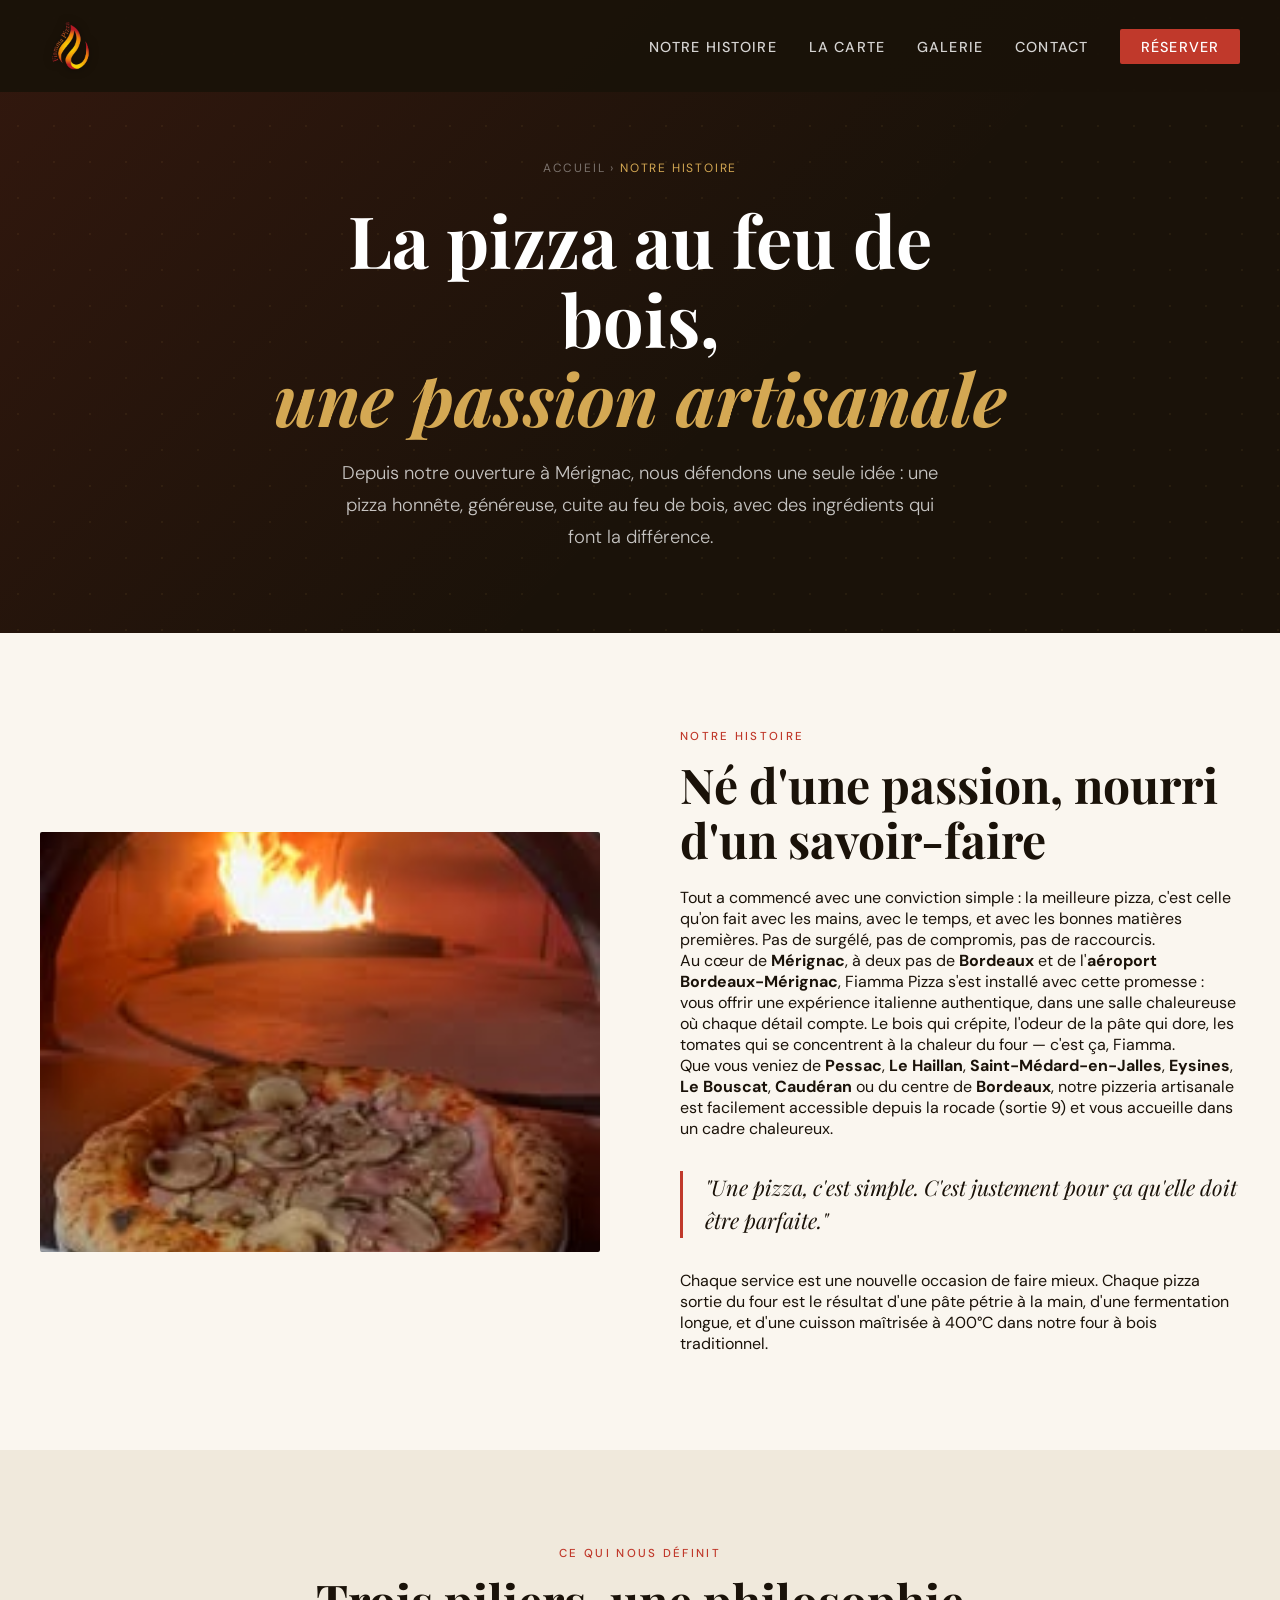
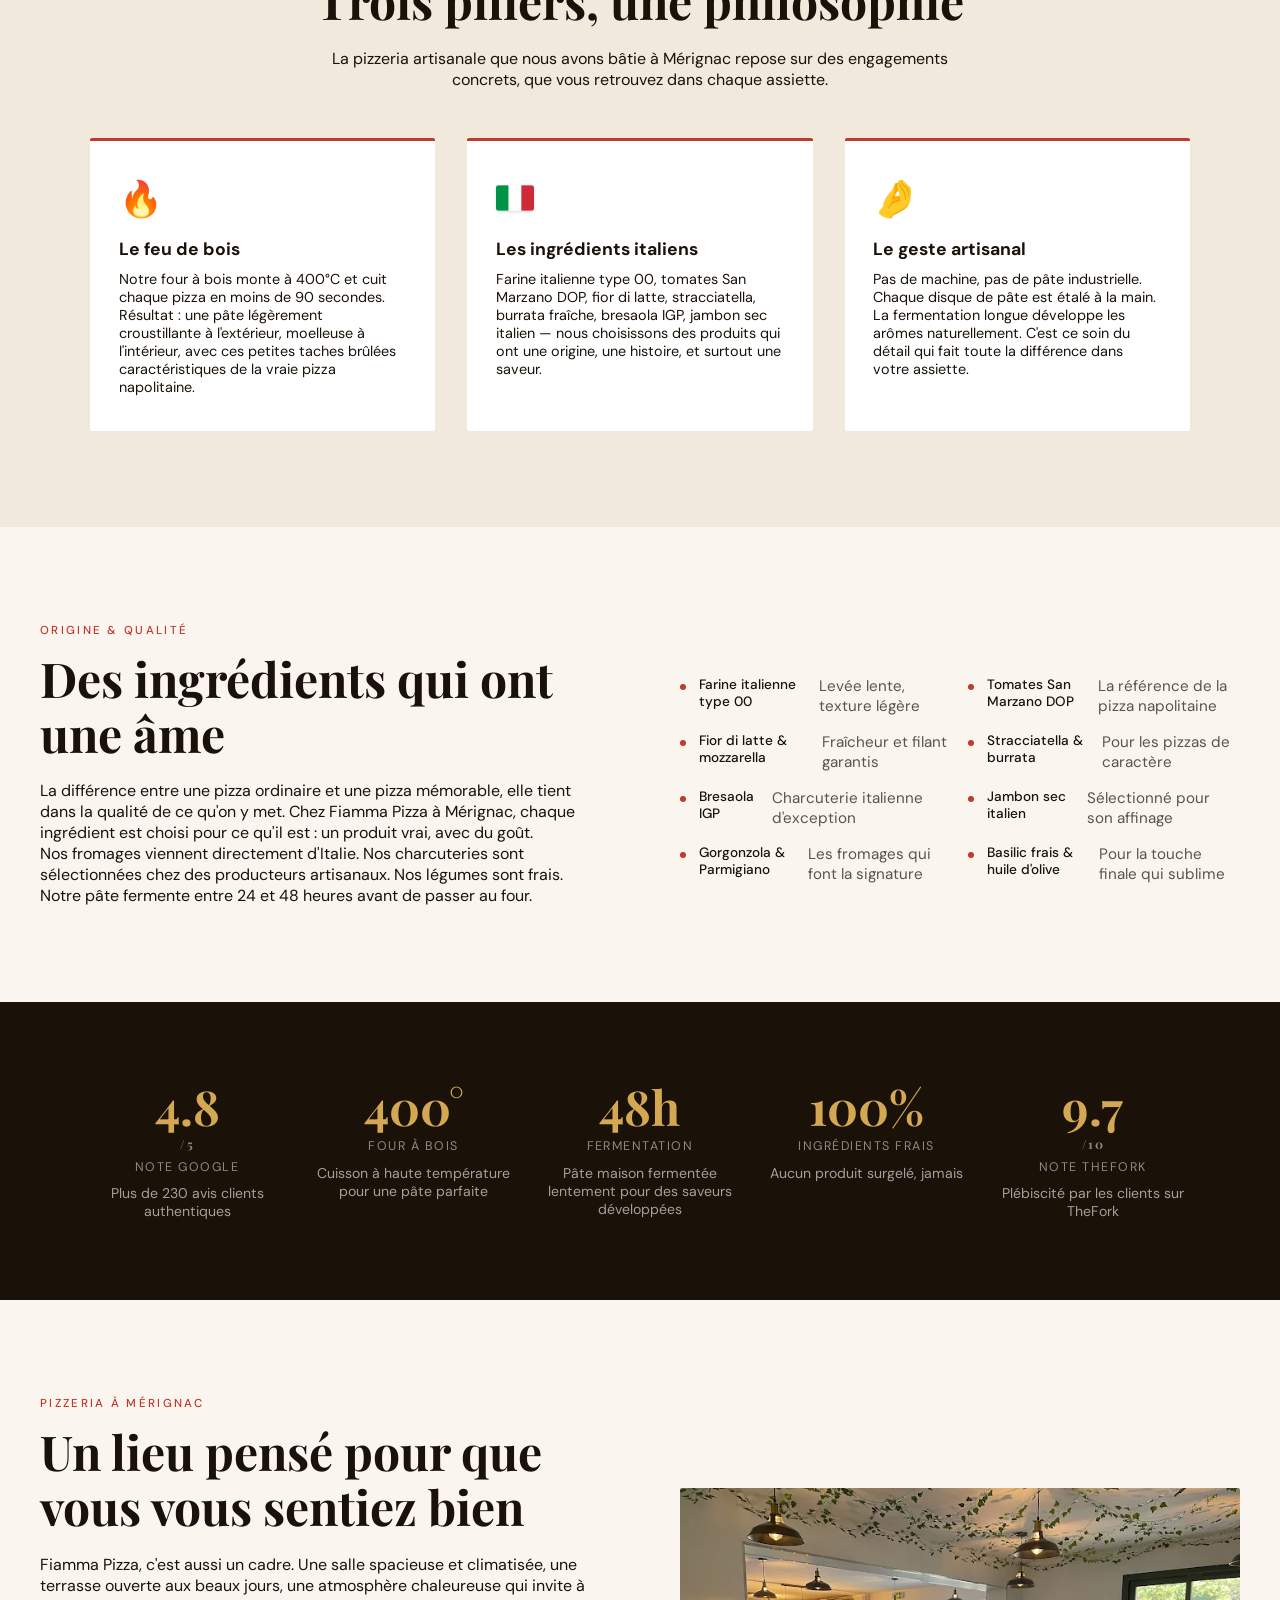
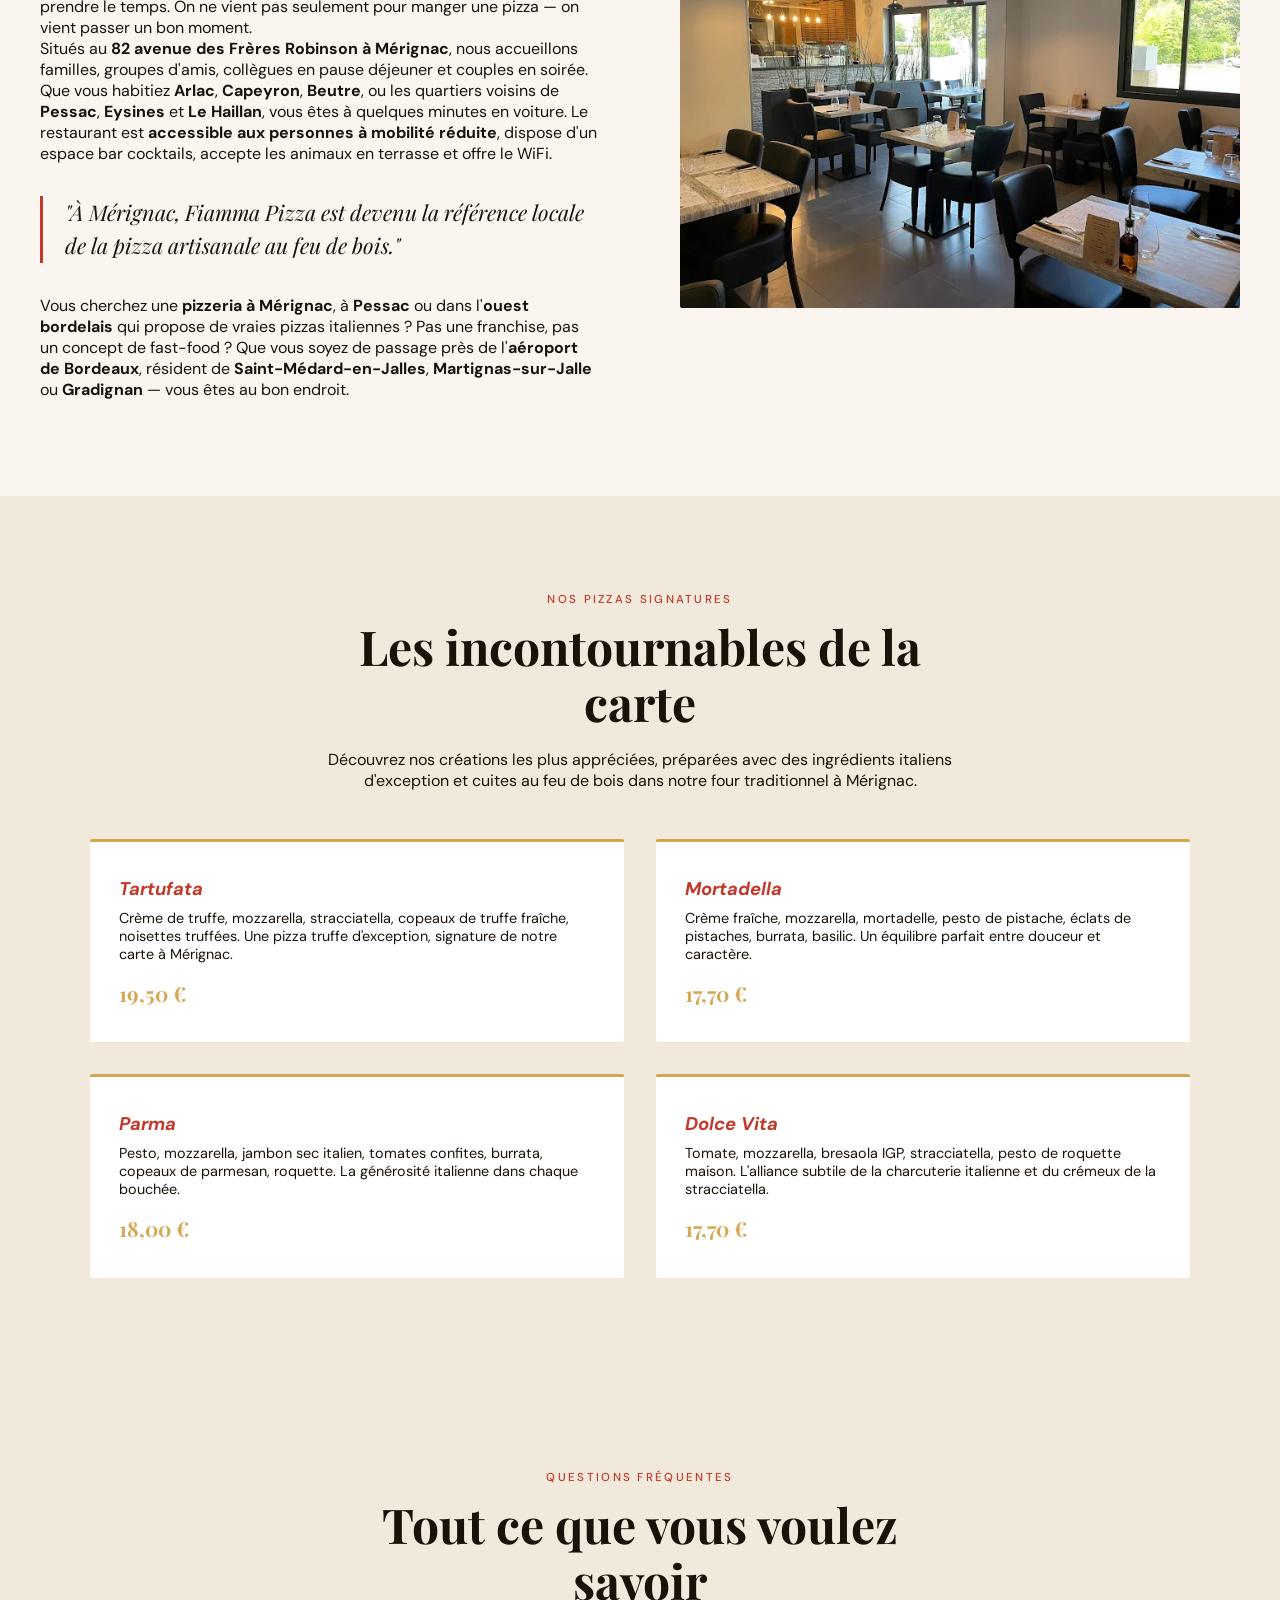
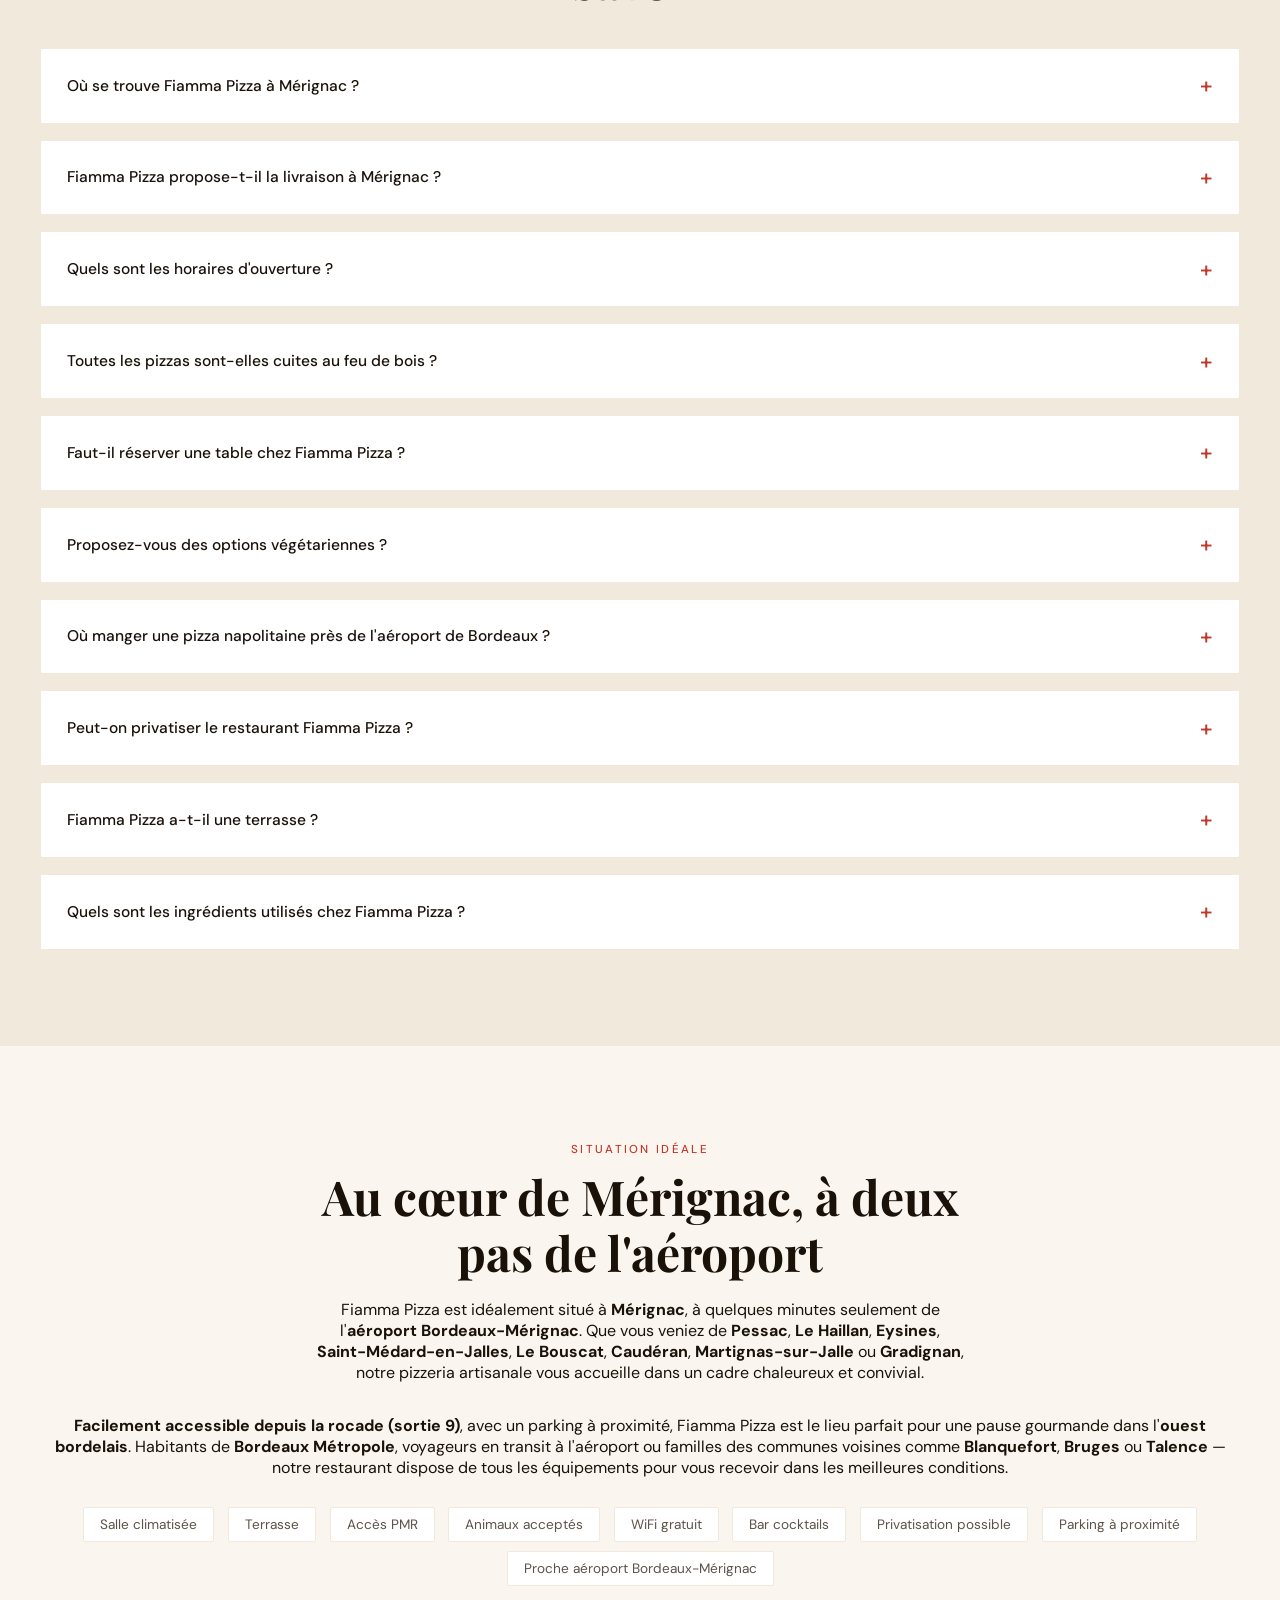
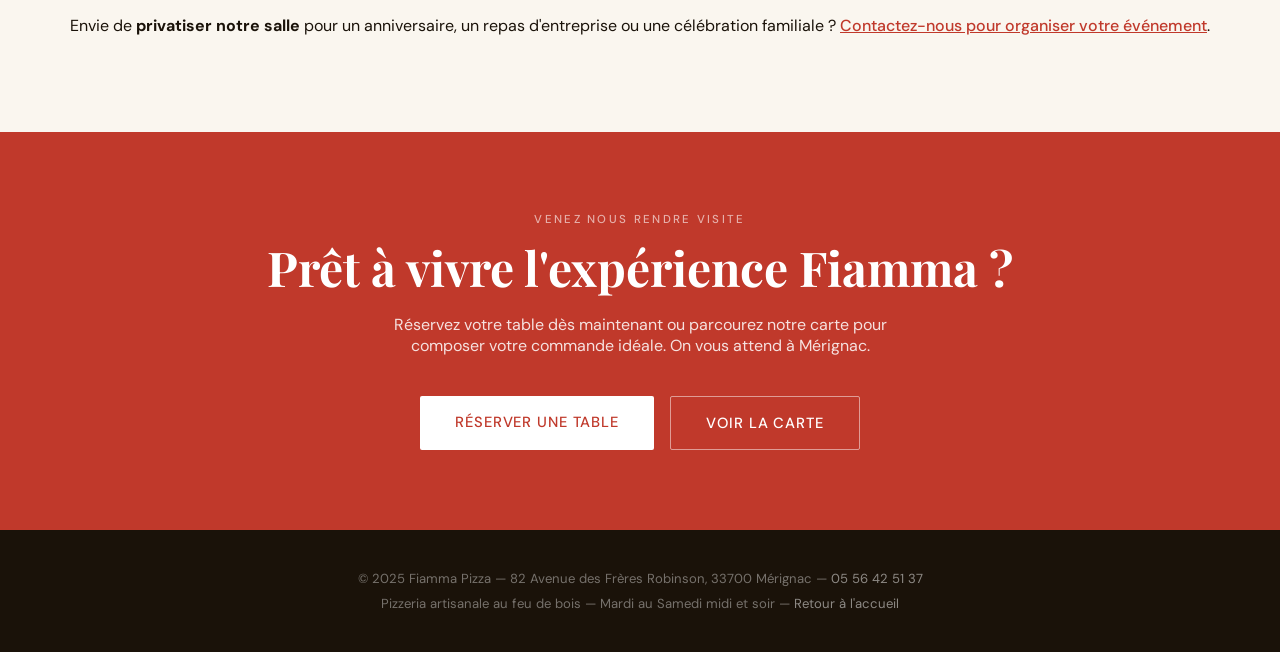
==== notre-histoire.html @ f8ce36be "Use local OG image paths" ====
<!DOCTYPE html>
<html lang="fr">
<head>
  <meta charset="UTF-8" />
  <meta name="viewport" content="width=device-width, initial-scale=1.0" />

  <!-- SEO META -->
  <title>Notre Histoire | Fiamma Pizza - Pizzeria Artisanale au Feu de Bois à Mérignac</title>
  <meta name="description" content="Découvrez l'histoire de Fiamma Pizza, pizzeria artisanale au feu de bois à Mérignac (Bordeaux). Ingrédients italiens, pâte maison, four à bois traditionnel. Note 4.8/5 Google, 9.7/10 TheFork. Pizza napolitaine, burrata, truffe. Proche aéroport Bordeaux." />
  <meta name="keywords" content="pizza Mérignac, pizzeria Mérignac, pizza feu de bois Mérignac, restaurant italien Mérignac, pizzeria artisanale Bordeaux, meilleure pizza Bordeaux, pizza maison Mérignac, pizza napolitaine Mérignac, meilleure pizza Mérignac, pizza livraison Mérignac, pizzeria près aéroport Bordeaux, pizza burrata Mérignac, pizza truffe Bordeaux, pizzeria privatisable Mérignac, pizza salle climatisée Mérignac, pizzeria terrasse Mérignac" />
  <link rel="canonical" href="https://www.fiammapizza.fr/notre-histoire.html" />

  <!-- OPEN GRAPH -->
  <meta property="og:type" content="restaurant" />
  <meta property="og:url" content="https://www.fiammapizza.fr/notre-histoire.html" />
  <meta property="og:title" content="Notre Histoire | Fiamma Pizza - Pizzeria Artisanale à Mérignac" />
  <meta property="og:description" content="Fiamma Pizza, c'est l'histoire d'une passion pour la pizza napolitaine au feu de bois. Découvrez notre savoir-faire artisanal au cœur de Mérignac." />
  <meta property="og:image" content="images/img_03.webp" />
  <meta property="og:locale" content="fr_FR" />

  <!-- TWITTER CARD -->
  <meta name="twitter:card" content="summary_large_image" />
  <meta name="twitter:title" content="Notre Histoire | Fiamma Pizza - Pizzeria Artisanale à Mérignac" />
  <meta name="twitter:description" content="Découvrez l'histoire de Fiamma Pizza, pizzeria artisanale au feu de bois à Mérignac (Bordeaux)." />
  <meta name="twitter:image" content="https://www.fiammapizza.fr/images/img_03.webp" />

  <!-- SCHEMA.ORG - LocalBusiness + Restaurant -->
  <script type="application/ld+json">
  {
    "@context": "https://schema.org",
    "@type": "Restaurant",
    "name": "Fiamma Pizza",
    "image": "https://www.fiammapizza.fr/images/img_03.webp",
    "description": "Pizzeria artisanale au feu de bois à Mérignac. Pâte maison, ingrédients italiens sélectionnés, four à bois traditionnel.",
    "servesCuisine": ["Pizza napolitaine", "Cuisine italienne", "Pasta"],
    "priceRange": "€€",
    "aggregateRating": {
      "@type": "AggregateRating",
      "ratingValue": "4.8",
      "reviewCount": "230",
      "bestRating": "5"
    },
    "review": {
      "@type": "Review",
      "author": { "@type": "Organization", "name": "TheFork" },
      "reviewRating": {
        "@type": "Rating",
        "ratingValue": "9.7",
        "bestRating": "10"
      }
    },
    "address": {
      "@type": "PostalAddress",
      "streetAddress": "82 Avenue des Frères Robinson",
      "addressLocality": "Mérignac",
      "postalCode": "33700",
      "addressCountry": "FR"
    },
    "geo": {
      "@type": "GeoCoordinates",
      "latitude": "44.838",
      "longitude": "-0.643"
    },
    "telephone": "+33556425137",
    "url": "https://www.fiammapizza.fr",
    "openingHoursSpecification": [
      { "@type": "OpeningHoursSpecification", "dayOfWeek": ["Tuesday","Wednesday","Thursday"], "opens": "11:30", "closes": "14:00" },
      { "@type": "OpeningHoursSpecification", "dayOfWeek": ["Tuesday","Wednesday","Thursday"], "opens": "18:00", "closes": "21:30" },
      { "@type": "OpeningHoursSpecification", "dayOfWeek": ["Friday","Saturday"], "opens": "11:30", "closes": "14:00" },
      { "@type": "OpeningHoursSpecification", "dayOfWeek": ["Friday","Saturday"], "opens": "18:00", "closes": "22:00" }
    ],
    "menu": "index.html#menu",
    "hasMap": "https://maps.google.com/?q=Fiamma+Pizza+Merignac",
    "currenciesAccepted": "EUR",
    "paymentAccepted": "Cash, Credit Card",
    "amenityFeature": [
      { "@type": "LocationFeatureSpecification", "name": "Terrasse", "value": true },
      { "@type": "LocationFeatureSpecification", "name": "Accès PMR", "value": true },
      { "@type": "LocationFeatureSpecification", "name": "Animaux acceptés", "value": true },
      { "@type": "LocationFeatureSpecification", "name": "WiFi", "value": true }
    ]
  }
  </script>

  <!-- SCHEMA.ORG - BreadcrumbList -->
  <script type="application/ld+json">
  {
    "@context": "https://schema.org",
    "@type": "BreadcrumbList",
    "itemListElement": [
      { "@type": "ListItem", "position": 1, "name": "Accueil", "item": "https://www.fiammapizza.fr/" },
      { "@type": "ListItem", "position": 2, "name": "Notre Histoire", "item": "https://www.fiammapizza.fr/notre-histoire.html" }
    ]
  }
  </script>

  <!-- SCHEMA.ORG - FAQPage -->
  <script type="application/ld+json">
  {
    "@context": "https://schema.org",
    "@type": "FAQPage",
    "mainEntity": [
      {
        "@type": "Question",
        "name": "Où se trouve Fiamma Pizza à Mérignac ?",
        "acceptedAnswer": {
          "@type": "Answer",
          "text": "Fiamma Pizza est situé au 82 Avenue des Frères Robinson, 33700 Mérignac, à quelques minutes du centre de Bordeaux. Parking disponible à proximité."
        }
      },
      {
        "@type": "Question",
        "name": "Fiamma Pizza propose-t-il la livraison à Mérignac ?",
        "acceptedAnswer": {
          "@type": "Answer",
          "text": "Oui, Fiamma Pizza propose la livraison à domicile via Uber Eats sur Mérignac et les communes voisines de Bordeaux Métropole."
        }
      },
      {
        "@type": "Question",
        "name": "Quels sont les horaires de Fiamma Pizza ?",
        "acceptedAnswer": {
          "@type": "Answer",
          "text": "Fiamma Pizza est ouvert du mardi au jeudi de 11h30 à 14h00 et de 18h00 à 21h30, et le vendredi et samedi jusqu'à 22h00. Fermé le dimanche et le lundi."
        }
      },
      {
        "@type": "Question",
        "name": "La pizza est-elle cuite au feu de bois chez Fiamma Pizza ?",
        "acceptedAnswer": {
          "@type": "Answer",
          "text": "Oui, toutes les pizzas chez Fiamma Pizza sont cuites dans un four à bois traditionnel, à haute température, pour une pâte légèrement croustillante, dorée et pleine de saveur."
        }
      },
      {
        "@type": "Question",
        "name": "Faut-il réserver une table chez Fiamma Pizza ?",
        "acceptedAnswer": {
          "@type": "Answer",
          "text": "La réservation est vivement conseillée, notamment le week-end. Appelez-nous au 05 56 42 51 37 ou réservez en ligne."
        }
      },
      {
        "@type": "Question",
        "name": "Où manger une pizza napolitaine près de l'aéroport de Bordeaux ?",
        "acceptedAnswer": {
          "@type": "Answer",
          "text": "Fiamma Pizza est situé à Mérignac, à quelques minutes de l'aéroport Bordeaux-Mérignac. Nous proposons des pizzas napolitaines authentiques cuites au feu de bois, avec des ingrédients importés d'Italie. Idéal avant ou après un vol."
        }
      },
      {
        "@type": "Question",
        "name": "Peut-on privatiser le restaurant Fiamma Pizza ?",
        "acceptedAnswer": {
          "@type": "Answer",
          "text": "Oui, Fiamma Pizza propose la privatisation de sa salle pour vos événements : anniversaires, repas d'entreprise, célébrations familiales. Contactez-nous au 05 56 42 51 37 pour organiser votre soirée."
        }
      },
      {
        "@type": "Question",
        "name": "Fiamma Pizza a-t-il une terrasse ?",
        "acceptedAnswer": {
          "@type": "Answer",
          "text": "Oui, Fiamma Pizza dispose d'une terrasse ouverte aux beaux jours, idéale pour déguster votre pizza en plein air à Mérignac. La salle intérieure est également climatisée pour votre confort en été."
        }
      },
      {
        "@type": "Question",
        "name": "Quels sont les ingrédients utilisés chez Fiamma Pizza ?",
        "acceptedAnswer": {
          "@type": "Answer",
          "text": "Nous utilisons exclusivement des ingrédients italiens sélectionnés : farine type 00, tomates San Marzano DOP, fior di latte, stracciatella, burrata, bresaola IGP, gorgonzola, parmigiano reggiano, rocamadour AOP. Aucun produit surgelé."
        }
      }
    ]
  }
  </script>

  <link rel="preconnect" href="https://fonts.googleapis.com" />
  <link rel="preconnect" href="https://fonts.gstatic.com" crossorigin />
  <link href="https://fonts.googleapis.com/css2?family=Playfair+Display:ital,wght@0,700;1,400&family=DM+Sans:wght@300;400;500&display=swap" rel="stylesheet" />

  <link rel="stylesheet" href="css/style.css">
  <link rel="icon" type="image/png" href="images/LOGOFIAMMApizza.png">
</head>
<body>

<nav id="navbar">
  <a href="index.html" class="nav-logo"><img src="images/LOGOFIAMMApizza.png" alt="Fiamma Pizza - Pizzeria artisanale à Mérignac" class="nav-logo-img"/></a>
  <button class="nav-burger" aria-label="Menu" aria-expanded="false">
    <span></span>
    <span></span>
    <span></span>
  </button>
  <ul class="nav-links">
    <li><a href="notre-histoire.html" class="active">Notre histoire</a></li>
    <li><a href="index.html#menu">La carte</a></li>
    <li><a href="index.html#galerie">Galerie</a></li>
    <li><a href="index.html#horaires">Contact</a></li>
    <li><a href="index.html#commander" class="nav-cta">Réserver</a></li>
  </ul>
</nav>

<main>

<!-- HERO -->
<div class="page-hero">
  <div class="page-hero-dots"></div>
  <div class="page-hero-content">
    <p class="breadcrumb"><a href="index.html">Accueil</a> &rsaquo; <span>Notre histoire</span></p>
    <h1>La pizza au feu de bois,<br/><em>une passion artisanale</em></h1>
    <p class="lead">Depuis notre ouverture à Mérignac, nous défendons une seule idée&nbsp;: une pizza honnête, généreuse, cuite au feu de bois, avec des ingrédients qui font la différence.</p>
  </div>
</div>

<!-- HISTOIRE / STORYTELLING -->
<section class="content-section story-section">
  <div class="container">
    <div class="story-grid">
      <div class="story-img">
        <img src="images/519361801_18183362938322894_9093155378377106549_n.jpg" alt="Pizza napolitaine sortie du four à bois Fiamma Pizza Mérignac" loading="lazy"/>
      </div>
      <div class="story-text">
        <span class="section-label">Notre histoire</span>
        <h2>Né d'une passion, nourri d'un savoir-faire</h2>
        <p>Tout a commencé avec une conviction simple&nbsp;: la meilleure pizza, c'est celle qu'on fait avec les mains, avec le temps, et avec les bonnes matières premières. Pas de surgélé, pas de compromis, pas de raccourcis.</p>
        <p>Au cœur de <strong>Mérignac</strong>, à deux pas de <strong>Bordeaux</strong> et de l'<strong>aéroport Bordeaux-Mérignac</strong>, Fiamma Pizza s'est installé avec cette promesse&nbsp;: vous offrir une expérience italienne authentique, dans une salle chaleureuse où chaque détail compte. Le bois qui crépite, l'odeur de la pâte qui dore, les tomates qui se concentrent à la chaleur du four&nbsp;— c'est ça, Fiamma.</p>
        <p>Que vous veniez de <strong>Pessac</strong>, <strong>Le Haillan</strong>, <strong>Saint-Médard-en-Jalles</strong>, <strong>Eysines</strong>, <strong>Le Bouscat</strong>, <strong>Caudéran</strong> ou du centre de <strong>Bordeaux</strong>, notre pizzeria artisanale est facilement accessible depuis la rocade (sortie 9) et vous accueille dans un cadre chaleureux.</p>
        <blockquote class="pull-quote">
          "Une pizza, c'est simple. C'est justement pour ça qu'elle doit être parfaite."
        </blockquote>
        <p>Chaque service est une nouvelle occasion de faire mieux. Chaque pizza sortie du four est le résultat d'une pâte pétrie à la main, d'une fermentation longue, et d'une cuisson maîtrisée à 400°C dans notre four à bois traditionnel.</p>
      </div>
    </div>
  </div>
</section>

<!-- NOS VALEURS -->
<section class="content-section valeurs-section">
  <div class="container-wide">
    <div class="section-intro">
      <span class="section-label">Ce qui nous définit</span>
      <h2>Trois piliers, une philosophie</h2>
      <p>La pizzeria artisanale que nous avons bâtie à Mérignac repose sur des engagements concrets, que vous retrouvez dans chaque assiette.</p>
    </div>
    <div class="valeurs-grid">
      <div class="valeur-card">
        <span class="valeur-icon">🔥</span>
        <h3>Le feu de bois</h3>
        <p>Notre four à bois monte à 400°C et cuit chaque pizza en moins de 90 secondes. Résultat&nbsp;: une pâte légèrement croustillante à l'extérieur, moelleuse à l'intérieur, avec ces petites taches brûlées caractéristiques de la vraie pizza napolitaine.</p>
      </div>
      <div class="valeur-card">
        <span class="valeur-icon"><svg width="38" height="26" viewBox="0 0 3 2" style="border-radius:3px;box-shadow:0 1px 3px rgba(0,0,0,0.15)"><rect width="1" height="2" fill="#009246"/><rect x="1" width="1" height="2" fill="#fff"/><rect x="2" width="1" height="2" fill="#CE2B37"/></svg></span>
        <h3>Les ingrédients italiens</h3>
        <p>Farine italienne type 00, tomates San Marzano DOP, fior di latte, stracciatella, burrata fraîche, bresaola IGP, jambon sec italien&nbsp;— nous choisissons des produits qui ont une origine, une histoire, et surtout une saveur.</p>
      </div>
      <div class="valeur-card">
        <span class="valeur-icon">🤌</span>
        <h3>Le geste artisanal</h3>
        <p>Pas de machine, pas de pâte industrielle. Chaque disque de pâte est étalé à la main. La fermentation longue développe les arômes naturellement. C'est ce soin du détail qui fait toute la différence dans votre assiette.</p>
      </div>
    </div>
  </div>
</section>

<!-- NOS INGRÉDIENTS -->
<section class="content-section terroir-section">
  <div class="container">
    <div class="terroir-grid">
      <div>
        <span class="section-label">Origine & qualité</span>
        <h2>Des ingrédients qui ont une âme</h2>
        <p>La différence entre une pizza ordinaire et une pizza mémorable, elle tient dans la qualité de ce qu'on y met. Chez Fiamma Pizza à Mérignac, chaque ingrédient est choisi pour ce qu'il est&nbsp;: un produit vrai, avec du goût.</p>
        <p>Nos fromages viennent directement d'Italie. Nos charcuteries sont sélectionnées chez des producteurs artisanaux. Nos légumes sont frais. Notre pâte fermente entre 24 et 48 heures avant de passer au four.</p>
      </div>
      <div>
        <ul class="ingredients-list">
          <li><strong>Farine italienne type 00</strong>Levée lente, texture légère</li>
          <li><strong>Tomates San Marzano DOP</strong>La référence de la pizza napolitaine</li>
          <li><strong>Fior di latte & mozzarella</strong>Fraîcheur et filant garantis</li>
          <li><strong>Stracciatella & burrata</strong>Pour les pizzas de caractère</li>
          <li><strong>Bresaola IGP</strong>Charcuterie italienne d'exception</li>
          <li><strong>Jambon sec italien</strong>Sélectionné pour son affinage</li>
          <li><strong>Gorgonzola & Parmigiano</strong>Les fromages qui font la signature</li>
          <li><strong>Basilic frais & huile d'olive</strong>Pour la touche finale qui sublime</li>
        </ul>
      </div>
    </div>
  </div>
</section>

<!-- CHIFFRES -->
<section class="chiffres-section">
  <div class="container-wide">
    <div class="chiffres-grid">
      <div class="chiffre-item">
        <strong>4.8<span class="chiffre-sub">/5</span></strong>
        <span>Note Google</span>
        <p>Plus de 230 avis clients authentiques</p>
      </div>
      <div class="chiffre-item">
        <strong>400°</strong>
        <span>Four à bois</span>
        <p>Cuisson à haute température pour une pâte parfaite</p>
      </div>
      <div class="chiffre-item">
        <strong>48h</strong>
        <span>Fermentation</span>
        <p>Pâte maison fermentée lentement pour des saveurs développées</p>
      </div>
      <div class="chiffre-item">
        <strong>100%</strong>
        <span>Ingrédients frais</span>
        <p>Aucun produit surgelé, jamais</p>
      </div>
      <div class="chiffre-item">
        <strong>9.7<span class="chiffre-sub">/10</span></strong>
        <span>Note TheFork</span>
        <p>Plébiscité par les clients sur TheFork</p>
      </div>
    </div>
  </div>
</section>

<!-- CADRE & LIEU -->
<section class="content-section story-section">
  <div class="container">
    <div class="story-grid">
      <div class="story-text">
        <span class="section-label">Pizzeria à Mérignac</span>
        <h2>Un lieu pensé pour que vous vous sentiez bien</h2>
        <p>Fiamma Pizza, c'est aussi un cadre. Une salle spacieuse et climatisée, une terrasse ouverte aux beaux jours, une atmosphère chaleureuse qui invite à prendre le temps. On ne vient pas seulement pour manger une pizza&nbsp;— on vient passer un bon moment.</p>
        <p>Situés au <strong>82 avenue des Frères Robinson à Mérignac</strong>, nous accueillons familles, groupes d'amis, collègues en pause déjeuner et couples en soirée. Que vous habitiez <strong>Arlac</strong>, <strong>Capeyron</strong>, <strong>Beutre</strong>, ou les quartiers voisins de <strong>Pessac</strong>, <strong>Eysines</strong> et <strong>Le Haillan</strong>, vous êtes à quelques minutes en voiture. Le restaurant est <strong>accessible aux personnes à mobilité réduite</strong>, dispose d'un espace bar cocktails, accepte les animaux en terrasse et offre le WiFi.</p>
        <blockquote class="pull-quote">
          "À Mérignac, Fiamma Pizza est devenu la référence locale de la pizza artisanale au feu de bois."
        </blockquote>
        <p>Vous cherchez une <strong>pizzeria à Mérignac</strong>, à <strong>Pessac</strong> ou dans l'<strong>ouest bordelais</strong> qui propose de vraies pizzas italiennes&nbsp;? Pas une franchise, pas un concept de fast-food&nbsp;? Que vous soyez de passage près de l'<strong>aéroport de Bordeaux</strong>, résident de <strong>Saint-Médard-en-Jalles</strong>, <strong>Martignas-sur-Jalle</strong> ou <strong>Gradignan</strong>&nbsp;— vous êtes au bon endroit.</p>
      </div>
      <div class="story-img">
        <img src="images/img_04.webp" alt="Salle du restaurant Fiamma Pizza Mérignac Bordeaux" loading="lazy"/>
      </div>
    </div>
  </div>
</section>

<!-- NOS PIZZAS SIGNATURES -->
<section class="content-section signatures-section">
  <div class="container-wide">
    <div class="section-intro">
      <span class="section-label">Nos pizzas signatures</span>
      <h2>Les incontournables de la carte</h2>
      <p>Découvrez nos créations les plus appréciées, préparées avec des ingrédients italiens d'exception et cuites au feu de bois dans notre four traditionnel à Mérignac.</p>
    </div>
    <div class="signatures-grid">
      <div class="signature-card">
        <h3><em>Tartufata</em></h3>
        <p>Crème de truffe, mozzarella, stracciatella, copeaux de truffe fraîche, noisettes truffées. Une pizza truffe d'exception, signature de notre carte à Mérignac.</p>
        <span class="signature-price">19,50 &euro;</span>
      </div>
      <div class="signature-card">
        <h3><em>Mortadella</em></h3>
        <p>Crème fraîche, mozzarella, mortadelle, pesto de pistache, éclats de pistaches, burrata, basilic. Un équilibre parfait entre douceur et caractère.</p>
        <span class="signature-price">17,70 &euro;</span>
      </div>
      <div class="signature-card">
        <h3><em>Parma</em></h3>
        <p>Pesto, mozzarella, jambon sec italien, tomates confites, burrata, copeaux de parmesan, roquette. La générosité italienne dans chaque bouchée.</p>
        <span class="signature-price">18,00 &euro;</span>
      </div>
      <div class="signature-card">
        <h3><em>Dolce Vita</em></h3>
        <p>Tomate, mozzarella, bresaola IGP, stracciatella, pesto de roquette maison. L'alliance subtile de la charcuterie italienne et du crémeux de la stracciatella.</p>
        <span class="signature-price">17,70 &euro;</span>
      </div>
    </div>
  </div>
</section>

<!-- FAQ -->
<section class="content-section faq-section">
  <div class="container">
    <div class="section-intro">
      <span class="section-label">Questions fréquentes</span>
      <h2>Tout ce que vous voulez savoir</h2>
    </div>
    <div class="faq-list">
      <div class="faq-item">
        <button class="faq-question">Où se trouve Fiamma Pizza à Mérignac ?</button>
        <div class="faq-answer"><p>Fiamma Pizza est situé au 82 Avenue des Frères Robinson, 33700 Mérignac, à quelques minutes du centre de Bordeaux et facilement accessible depuis la rocade. Parking disponible à proximité.</p></div>
      </div>
      <div class="faq-item">
        <button class="faq-question">Fiamma Pizza propose-t-il la livraison à Mérignac ?</button>
        <div class="faq-answer"><p>Oui, Fiamma Pizza propose la livraison à domicile via Uber Eats sur Mérignac et les communes voisines de Bordeaux Métropole. Vous pouvez commander directement depuis l'application Uber Eats.</p></div>
      </div>
      <div class="faq-item">
        <button class="faq-question">Quels sont les horaires d'ouverture ?</button>
        <div class="faq-answer"><p>Fiamma Pizza est ouvert du mardi au jeudi de 11h30 à 14h00 et de 18h00 à 21h30, et le vendredi et samedi de 11h30 à 14h00 et de 18h00 à 22h00. Le restaurant est fermé le dimanche et le lundi.</p></div>
      </div>
      <div class="faq-item">
        <button class="faq-question">Toutes les pizzas sont-elles cuites au feu de bois ?</button>
        <div class="faq-answer"><p>Oui, sans exception. Toutes les pizzas chez Fiamma Pizza sont cuites dans notre four à bois traditionnel, à 400°C, pour une pâte légèrement croustillante, dorée et pleine de saveur. C'est la seule façon de faire une vraie pizza.</p></div>
      </div>
      <div class="faq-item">
        <button class="faq-question">Faut-il réserver une table chez Fiamma Pizza ?</button>
        <div class="faq-answer"><p>La réservation est vivement conseillée, notamment le vendredi soir et le samedi. Appelez-nous au 05 56 42 51 37. Pour les groupes de plus de 8 personnes, merci de réserver à l'avance.</p></div>
      </div>
      <div class="faq-item">
        <button class="faq-question">Proposez-vous des options végétariennes ?</button>
        <div class="faq-answer"><p>Oui, notre carte propose plusieurs pizzas végétariennes, dont la Vegetariana (choux rouge, roquette, tomates cerises, champignons, courgettes, parmesan) et la Margherita classique. N'hésitez pas à demander des adaptations.</p></div>
      </div>
      <div class="faq-item">
        <button class="faq-question">Où manger une pizza napolitaine près de l'aéroport de Bordeaux ?</button>
        <div class="faq-answer"><p>Fiamma Pizza est situé à Mérignac, à quelques minutes de l'aéroport Bordeaux-Mérignac. Nous proposons des pizzas napolitaines authentiques cuites au feu de bois, avec des ingrédients importés d'Italie. Idéal avant ou après un vol.</p></div>
      </div>
      <div class="faq-item">
        <button class="faq-question">Peut-on privatiser le restaurant Fiamma Pizza ?</button>
        <div class="faq-answer"><p>Oui, Fiamma Pizza propose la privatisation de sa salle pour vos événements : anniversaires, repas d'entreprise, célébrations familiales. Contactez-nous au 05 56 42 51 37 pour organiser votre soirée.</p></div>
      </div>
      <div class="faq-item">
        <button class="faq-question">Fiamma Pizza a-t-il une terrasse ?</button>
        <div class="faq-answer"><p>Oui, Fiamma Pizza dispose d'une terrasse ouverte aux beaux jours, idéale pour déguster votre pizza en plein air à Mérignac. La salle intérieure est également climatisée pour votre confort en été.</p></div>
      </div>
      <div class="faq-item">
        <button class="faq-question">Quels sont les ingrédients utilisés chez Fiamma Pizza ?</button>
        <div class="faq-answer"><p>Nous utilisons exclusivement des ingrédients italiens sélectionnés : farine type 00, tomates San Marzano DOP, fior di latte, stracciatella, burrata, bresaola IGP, gorgonzola, parmigiano reggiano, rocamadour AOP. Aucun produit surgelé.</p></div>
      </div>
    </div>
  </div>
</section>

<!-- LOCALISATION AÉROPORT -->
<section class="content-section localisation-section">
  <div class="container">
    <div class="section-intro">
      <span class="section-label">Situation idéale</span>
      <h2>Au c&oelig;ur de Mérignac, à deux pas de l'aéroport</h2>
      <p>Fiamma Pizza est idéalement situé à <strong>Mérignac</strong>, à quelques minutes seulement de l'<strong>aéroport Bordeaux-Mérignac</strong>. Que vous veniez de <strong>Pessac</strong>, <strong>Le Haillan</strong>, <strong>Eysines</strong>, <strong>Saint-Médard-en-Jalles</strong>, <strong>Le Bouscat</strong>, <strong>Caudéran</strong>, <strong>Martignas-sur-Jalle</strong> ou <strong>Gradignan</strong>, notre pizzeria artisanale vous accueille dans un cadre chaleureux et convivial.</p>
    </div>
    <div class="localisation-body">
      <p><strong>Facilement accessible depuis la rocade (sortie 9)</strong>, avec un parking à proximité, Fiamma Pizza est le lieu parfait pour une pause gourmande dans l'<strong>ouest bordelais</strong>. Habitants de <strong>Bordeaux Métropole</strong>, voyageurs en transit à l'aéroport ou familles des communes voisines comme <strong>Blanquefort</strong>, <strong>Bruges</strong> ou <strong>Talence</strong>&nbsp;— notre restaurant dispose de tous les équipements pour vous recevoir dans les meilleures conditions.</p>
      <div class="localisation-tags">
        <span class="localisation-tag">Salle climatisée</span>
        <span class="localisation-tag">Terrasse</span>
        <span class="localisation-tag">Accès PMR</span>
        <span class="localisation-tag">Animaux acceptés</span>
        <span class="localisation-tag">WiFi gratuit</span>
        <span class="localisation-tag">Bar cocktails</span>
        <span class="localisation-tag">Privatisation possible</span>
        <span class="localisation-tag">Parking à proximité</span>
        <span class="localisation-tag">Proche aéroport Bordeaux-Mérignac</span>
      </div>
      <p class="localisation-cta">Envie de <strong>privatiser notre salle</strong> pour un anniversaire, un repas d'entreprise ou une célébration familiale ? <a href="index.html#commander">Contactez-nous pour organiser votre événement</a>.</p>
    </div>
  </div>
</section>

<!-- CTA FINAL -->
<section class="cta-section">
  <div class="container">
    <span class="section-label cta-label">Venez nous rendre visite</span>
    <h2>Prêt à vivre l'expérience Fiamma ?</h2>
    <p>Réservez votre table dès maintenant ou parcourez notre carte pour composer votre commande idéale. On vous attend à Mérignac.</p>
    <div class="cta-buttons">
      <a href="index.html#commander" class="btn-white">Réserver une table</a>
      <a href="index.html#menu" class="btn-outline-white">Voir la carte</a>
    </div>
  </div>
</section>

</main>

<footer>
  <p>&copy; 2025 Fiamma Pizza &mdash; 82 Avenue des Frères Robinson, 33700 Mérignac &mdash; <a href="tel:0556425137">05 56 42 51 37</a></p>
  <p class="footer-sub">Pizzeria artisanale au feu de bois &mdash; Mardi au Samedi midi et soir &mdash; <a href="index.html">Retour à l'accueil</a></p>
</footer>

<script src="js/histoire.js"></script>

</body>
</html>
---- css/style.css ----
/* ========================================
   FIAMMA PIZZA — Main Stylesheet
   ======================================== */

/* RESET */
*,
*::before,
*::after {
  box-sizing: border-box;
  margin: 0;
  padding: 0;
}

/* CSS VARIABLES */
:root {
  --rouge: #C0392B;
  --rouge-fonce: #922B21;
  --creme: #FAF6EF;
  --creme-fonce: #F0E9DC;
  --bois: #8B5E3C;
  --bois-clair: #C49A6C;
  --noir: #1A1209;
  --gris: #5C5348;
  --or: #D4A853;
}

html {
  scroll-behavior: smooth;
}

body {
  font-family: 'DM Sans', sans-serif;
  background: var(--creme);
  color: var(--noir);
  overflow-x: hidden;
}

/* ========================================
   NAV
   ======================================== */
nav {
  position: fixed;
  top: 0;
  left: 0;
  right: 0;
  z-index: 100;
  display: flex;
  align-items: center;
  justify-content: space-between;
  padding: 1rem 2.5rem;
  background: rgba(26, 18, 9, 0.95);
  transition: background 0.3s;
}

nav.scrolled {
  background: rgba(26, 18, 9, 0.97);
}

.nav-logo {
  text-decoration: none;
  display: flex;
  align-items: center;
}

.nav-logo-img {
  height: 60px;
  width: auto;
  object-fit: contain;
  filter: drop-shadow(0 0 4px rgba(0, 0, 0, 0.5));
}

.nav-logo span {
  color: var(--rouge);
  font-style: italic;
}

.nav-links {
  display: flex;
  gap: 2rem;
  list-style: none;
}

.nav-links a {
  color: rgba(255, 255, 255, 0.82);
  text-decoration: none;
  font-size: 0.9rem;
  font-weight: 500;
  letter-spacing: 0.08em;
  text-transform: uppercase;
  transition: color 0.2s;
}

.nav-links a:hover {
  color: var(--or);
}

.nav-cta {
  background: var(--rouge);
  color: white !important;
  padding: 0.55rem 1.3rem;
  border-radius: 2px;
}

/* HAMBURGER MENU */
.nav-burger {
  display: none;
  background: none;
  border: none;
  cursor: pointer;
  padding: 0.5rem;
  z-index: 101;
}

.nav-burger span {
  display: block;
  width: 24px;
  height: 2px;
  background: white;
  margin: 5px 0;
  transition: transform 0.3s ease, opacity 0.3s ease;
}

.nav-burger.active span:nth-child(1) {
  transform: rotate(45deg) translate(5px, 5px);
}

.nav-burger.active span:nth-child(2) {
  opacity: 0;
}

.nav-burger.active span:nth-child(3) {
  transform: rotate(-45deg) translate(5px, -5px);
}

/* ========================================
   HERO
   ======================================== */
#hero {
  position: relative;
  min-height: 100vh;
  display: flex;
  align-items: center;
  justify-content: center;
  overflow: hidden;
  background: var(--noir);
}

.hero-deco {
  position: absolute;
  inset: 0;
  background-image: url('../images/img_01.jpg');
  background-size: cover;
  background-position: center center;
}

.hero-deco::after {
  content: '';
  position: absolute;
  inset: 0;
  background: linear-gradient(to right, rgba(5, 2, 1, 0.82) 0%, rgba(5, 2, 1, 0.55) 55%, rgba(5, 2, 1, 0.30) 100%);
}

.hero-dots {
  position: absolute;
  inset: 0;
  background-image: radial-gradient(circle, rgba(212, 168, 83, 0.07) 1px, transparent 1px);
  background-size: 36px 36px;
}

.hero-flame {
  position: absolute;
  right: 8%;
  top: 50%;
  transform: translateY(-50%);
  font-size: clamp(8rem, 20vw, 18rem);
  opacity: 0.06;
  filter: blur(2px);
  user-select: none;
  animation: flicker 4s ease-in-out infinite;
}

@keyframes flicker {
  0%, 100% { opacity: 0.06; transform: translateY(-50%) scale(1); }
  50% { opacity: 0.09; transform: translateY(-52%) scale(1.02); }
}

.hero-content {
  position: relative;
  z-index: 2;
  text-align: center;
  color: white;
  padding: 2rem;
  max-width: 800px;
  animation: fadeUp 1s ease both;
}

.hero-badge {
  display: inline-block;
  background: var(--rouge);
  color: white;
  font-size: 0.72rem;
  font-weight: 500;
  letter-spacing: 0.15em;
  text-transform: uppercase;
  padding: 0.35rem 1rem;
  margin-bottom: 1.5rem;
  border-radius: 1px;
}

.hero-content h1 {
  font-family: 'Playfair Display', serif;
  font-size: clamp(2.8rem, 7vw, 5.5rem);
  line-height: 1.08;
  margin-bottom: 1.2rem;
}

.hero-content h1 em {
  font-style: italic;
  color: var(--or);
}

.hero-content p {
  font-size: 1.15rem;
  font-weight: 300;
  line-height: 1.7;
  opacity: 0.8;
  max-width: 560px;
  margin: 0 auto 2.5rem;
}

.hero-actions {
  display: flex;
  gap: 1rem;
  justify-content: center;
  flex-wrap: wrap;
}

.btn-primary {
  background: var(--rouge);
  color: white;
  padding: 1rem 2.2rem;
  font-size: 0.92rem;
  font-weight: 500;
  letter-spacing: 0.06em;
  text-transform: uppercase;
  text-decoration: none;
  border-radius: 2px;
  transition: background 0.2s, transform 0.15s;
  display: inline-block;
}

.btn-primary:hover {
  background: var(--rouge-fonce);
  transform: translateY(-2px);
}

.btn-secondary {
  background: transparent;
  color: white;
  padding: 1rem 2.2rem;
  font-size: 0.92rem;
  font-weight: 500;
  letter-spacing: 0.06em;
  text-transform: uppercase;
  text-decoration: none;
  border: 1.5px solid rgba(255, 255, 255, 0.4);
  border-radius: 2px;
  transition: border-color 0.2s, color 0.2s, transform 0.15s;
  display: inline-block;
}

.btn-secondary:hover {
  border-color: var(--or);
  color: var(--or);
  transform: translateY(-2px);
}

.hero-scroll {
  position: absolute;
  bottom: 2.5rem;
  left: 50%;
  transform: translateX(-50%);
  display: flex;
  flex-direction: column;
  align-items: center;
  gap: 0.5rem;
  color: rgba(255, 255, 255, 0.4);
  font-size: 0.72rem;
  letter-spacing: 0.15em;
  text-transform: uppercase;
  animation: bounce 2.5s infinite;
}

.hero-scroll::after {
  content: '';
  width: 1px;
  height: 40px;
  background: rgba(255, 255, 255, 0.2);
}

/* ========================================
   STATS
   ======================================== */
.stats-strip {
  background: var(--noir);
  padding: 1.8rem 2rem;
  display: flex;
  justify-content: center;
  gap: 4rem;
  flex-wrap: wrap;
}

.stat-item {
  text-align: center;
  color: white;
}

.stat-item strong {
  display: block;
  font-family: 'Playfair Display', serif;
  font-size: 2rem;
  color: var(--or);
}

.stat-item span {
  font-size: 0.78rem;
  letter-spacing: 0.1em;
  text-transform: uppercase;
  opacity: 0.6;
}

/* ========================================
   SECTIONS (GENERAL)
   ======================================== */
section {
  padding: 6rem 2rem;
}

.section-label {
  display: block;
  font-size: 0.72rem;
  letter-spacing: 0.2em;
  text-transform: uppercase;
  color: var(--rouge);
  margin-bottom: 0.8rem;
  font-weight: 500;
}

h2 {
  font-family: 'Playfair Display', serif;
  font-size: clamp(2rem, 4vw, 3rem);
  line-height: 1.15;
  margin-bottom: 1.2rem;
}

.container {
  max-width: 1200px;
  margin: 0 auto;
}

/* ========================================
   ABOUT
   ======================================== */
#about {
  background: var(--creme-fonce);
}

.about-grid {
  display: grid;
  grid-template-columns: 1fr 1fr;
  gap: 5rem;
  align-items: center;
}

.about-img {
  position: relative;
}

.about-img img {
  width: 100%;
  height: 520px;
  object-fit: cover;
  border-radius: 2px;
  display: block;
}

.about-img::before {
  content: '';
  position: absolute;
  top: -1.5rem;
  left: -1.5rem;
  right: 1.5rem;
  bottom: 1.5rem;
  border: 2px solid var(--bois-clair);
  border-radius: 2px;
  pointer-events: none;
}

.about-text p {
  color: var(--gris);
  line-height: 1.8;
  margin-bottom: 1.2rem;
  font-size: 1.02rem;
}

.about-tags {
  display: flex;
  flex-wrap: wrap;
  gap: 0.6rem;
  margin-top: 2rem;
}

.tag {
  background: var(--creme);
  border: 1px solid var(--bois-clair);
  color: var(--bois);
  font-size: 0.78rem;
  font-weight: 500;
  letter-spacing: 0.08em;
  text-transform: uppercase;
  padding: 0.4rem 0.9rem;
  border-radius: 1px;
}

/* ========================================
   MENU
   ======================================== */
#menu {
  background: var(--creme);
}

.menu-intro {
  text-align: center;
  max-width: 600px;
  margin: 0 auto 3rem;
}

.menu-intro p {
  color: var(--gris);
  line-height: 1.7;
}

.menu-tabs {
  display: flex;
  justify-content: center;
  gap: 0.5rem;
  flex-wrap: wrap;
  margin-bottom: 3rem;
}

.menu-tab {
  background: transparent;
  border: 1.5px solid var(--bois-clair);
  color: var(--bois);
  font-family: 'DM Sans', sans-serif;
  font-size: 0.8rem;
  font-weight: 500;
  letter-spacing: 0.1em;
  text-transform: uppercase;
  padding: 0.55rem 1.4rem;
  border-radius: 2px;
  cursor: pointer;
  transition: all 0.2s;
}

.menu-tab:hover,
.menu-tab.active {
  background: var(--rouge);
  border-color: var(--rouge);
  color: white;
}

.menu-category {
  display: none;
  width: 100%;
}

.menu-category.active {
  display: block;
}

.pizza-grid {
  display: grid;
  grid-template-columns: repeat(auto-fill, minmax(min(260px, 100%), 1fr));
  gap: 1.5rem;
}

.pizza-card {
  background: white;
  border: 1px solid var(--creme-fonce);
  border-radius: 2px;
  overflow: hidden;
  transition: box-shadow 0.25s, transform 0.25s;
  display: flex;
  flex-direction: column;
}

.pizza-card:hover {
  box-shadow: 0 10px 35px rgba(0, 0, 0, 0.1);
  transform: translateY(-4px);
}

.pizza-card-img {
  width: 100%;
  height: 200px;
  object-fit: cover;
  display: block;
  transition: transform 0.4s;
  flex-shrink: 0;
}

.pizza-card:hover .pizza-card-img {
  transform: scale(1.04);
}

.pizza-card-nophoto + .pizza-card-body {
  padding: 2rem 1.4rem;
  flex: 1;
  display: flex;
  flex-direction: column;
  justify-content: center;
}

.pizza-card-body {
  padding: 1.2rem 1.4rem 1.4rem;
  display: flex;
  flex-direction: column;
  flex: 1;
}

.pizza-card-body h3 {
  font-family: 'Playfair Display', serif;
  font-size: 1.1rem;
  margin-bottom: 0.4rem;
  color: var(--noir);
}

.pizza-card-body p {
  font-size: 0.82rem;
  color: var(--gris);
  line-height: 1.55;
  margin-bottom: 0.8rem;
  flex: 1;
}

.pizza-card-footer {
  display: flex;
  align-items: center;
  justify-content: space-between;
  margin-top: auto;
}

.pizza-price {
  font-size: 1rem;
  font-weight: 600;
  color: var(--rouge);
}

.pizza-badge {
  font-size: 0.68rem;
  font-weight: 500;
  letter-spacing: 0.08em;
  text-transform: uppercase;
  background: var(--creme-fonce);
  color: var(--bois);
  padding: 0.2rem 0.6rem;
  border-radius: 1px;
}

.pizza-card-nophoto {
  width: 100%;
  height: 200px;
  background: var(--creme-fonce);
  display: flex;
  align-items: center;
  justify-content: center;
  font-size: 3.5rem;
  color: var(--bois-clair);
}

/* Sous-titres de categorie dans les onglets */
.cat-subtitle {
  font-family: 'Playfair Display', serif;
  font-size: 1.1rem;
  color: var(--gris);
  letter-spacing: 0.1em;
  text-transform: uppercase;
  margin: 2rem 0 1.2rem;
  padding-bottom: 0.5rem;
  border-bottom: 1px solid var(--creme-fonce);
}

.cat-subtitle:first-child {
  margin-top: 0;
}

/* Boissons */
.boissons-grid {
  display: grid;
  grid-template-columns: repeat(auto-fill, minmax(320px, 1fr));
  gap: 2rem;
}

.bois-section {
  background: white;
  border: 1px solid var(--creme-fonce);
  border-radius: 2px;
  padding: 1.5rem;
}

.bois-list {
  display: flex;
  flex-direction: column;
  gap: 0.6rem;
}

.bois-item {
  display: flex;
  align-items: center;
  gap: 1rem;
  padding: 0.5rem 0;
  border-bottom: 1px solid var(--creme-fonce);
}

.bois-item:last-child {
  border-bottom: none;
}

.bois-item img {
  width: 48px;
  height: 48px;
  object-fit: contain;
  flex-shrink: 0;
  border-radius: 2px;
}

.bois-info {
  display: flex;
  justify-content: space-between;
  align-items: center;
  flex: 1;
  gap: 1rem;
}

.bois-info span {
  font-size: 0.9rem;
  color: var(--noir);
}

.bois-price {
  font-weight: 600;
  color: var(--rouge);
  white-space: nowrap;
  font-size: 0.95rem;
}

/* ========================================
   GALERIE
   ======================================== */
#galerie {
  background: var(--noir);
  padding-bottom: 4rem;
}

#galerie h2 {
  color: white;
}

#galerie .section-label {
  color: var(--or);
}

.gallery-intro {
  color: rgba(255, 255, 255, 0.55);
  line-height: 1.7;
  max-width: 520px;
  margin-bottom: 2.5rem;
}

.gallery-grid {
  display: grid;
  grid-template-columns: repeat(12, 1fr);
  grid-template-rows: 240px 240px;
  gap: 0.75rem;
}

.g1 { grid-column: span 5; grid-row: span 2; }
.g2 { grid-column: span 4; }
.g3 { grid-column: span 3; }
.g4 { grid-column: span 7; }

.gallery-grid img {
  width: 100%;
  height: 100%;
  object-fit: cover;
  display: block;
  filter: brightness(0.88) saturate(1.1);
  transition: filter 0.3s, transform 0.4s;
  border-radius: 2px;
}

.gallery-grid img:hover {
  filter: brightness(1) saturate(1.25);
  transform: scale(1.02);
}

/* ========================================
   HORAIRES & CONTACT
   ======================================== */
#horaires {
  background: var(--creme-fonce);
}

.horaires-grid {
  display: grid;
  grid-template-columns: 1fr 1fr;
  gap: 4rem;
  align-items: start;
}

.horaires-table {
  width: 100%;
}

.horaires-table tbody tr {
  border-bottom: 1px solid rgba(0, 0, 0, 0.06);
}

.horaires-table td {
  padding: 0.85rem 0;
  font-size: 0.96rem;
}

.horaires-table td:first-child {
  font-weight: 500;
  color: var(--noir);
}

.horaires-table td:last-child {
  text-align: right;
  color: var(--gris);
}

.horaires-table tr.today td {
  color: var(--rouge);
  font-weight: 600;
}

.closed {
  color: #aaa !important;
  font-weight: 400 !important;
}

.contact-block {
  display: flex;
  flex-direction: column;
  gap: 1.5rem;
}

.contact-item {
  display: flex;
  align-items: flex-start;
  gap: 1rem;
}

.contact-icon {
  width: 44px;
  height: 44px;
  background: var(--rouge);
  border-radius: 50%;
  display: flex;
  align-items: center;
  justify-content: center;
  flex-shrink: 0;
  font-size: 1.1rem;
}

.contact-item-text strong {
  display: block;
  font-size: 0.78rem;
  letter-spacing: 0.1em;
  text-transform: uppercase;
  color: var(--gris);
  margin-bottom: 0.2rem;
}

.contact-item-text a {
  font-size: 1rem;
  color: var(--noir);
  text-decoration: none;
  font-weight: 400;
}

.contact-item-text a:hover {
  color: var(--rouge);
}

.map-frame {
  width: 100%;
  height: 300px;
  border: none;
  border-radius: 2px;
  margin-top: 1.5rem;
  filter: grayscale(30%);
}

/* ========================================
   RESEAUX SOCIAUX
   ======================================== */
#reseaux {
  background: var(--noir);
  text-align: center;
  padding: 5rem 2rem;
}

#reseaux h2 {
  color: white;
  margin-bottom: 0.8rem;
}

#reseaux p {
  color: rgba(255, 255, 255, 0.55);
  margin-bottom: 2.5rem;
  font-size: 1rem;
}

.social-links {
  display: flex;
  justify-content: center;
  gap: 1.2rem;
  flex-wrap: wrap;
}

.social-btn {
  display: inline-flex;
  align-items: center;
  gap: 0.7rem;
  background: rgba(255, 255, 255, 0.07);
  color: white;
  padding: 0.85rem 1.8rem;
  border: 1px solid rgba(255, 255, 255, 0.12);
  border-radius: 2px;
  text-decoration: none;
  font-size: 0.88rem;
  font-weight: 500;
  transition: background 0.2s, border-color 0.2s, transform 0.15s;
}

.social-btn:hover {
  background: var(--rouge);
  border-color: var(--rouge);
  transform: translateY(-2px);
}

.social-btn svg {
  width: 18px;
  height: 18px;
  fill: currentColor;
}

/* ========================================
   COMMANDER
   ======================================== */
.commander-wrap {
  display: flex;
  gap: 1.5rem;
  justify-content: center;
  flex-wrap: wrap;
  max-width: 820px;
  margin: 0 auto;
}

.commander-card {
  position: relative;
  flex: 1;
  min-width: min(280px, 100%);
  max-width: 380px;
  padding: 2.2rem 2rem;
  border-radius: 4px;
  text-align: center;
  display: flex;
  flex-direction: column;
  align-items: center;
  gap: 0.7rem;
}

.commander-card--restaurant {
  background: var(--noir);
  color: white;
  box-shadow: 0 8px 40px rgba(0, 0, 0, 0.25);
  border: 2px solid var(--or);
  transform: scale(1.03);
}

.commander-card--uber {
  background: white;
  color: var(--noir);
  border: 1.5px solid var(--creme-fonce);
}

.commander-icon {
  font-size: 2.4rem;
  line-height: 1;
}

.commander-card h3 {
  font-family: 'Playfair Display', serif;
  font-size: 1.25rem;
  margin: 0;
}

.commander-card--restaurant h3 {
  color: var(--or);
}

.commander-card--uber h3 {
  color: var(--noir);
}

.commander-card p {
  font-size: 0.88rem;
  line-height: 1.6;
  opacity: 0.75;
  margin: 0;
}

.commander-card--restaurant p {
  color: rgba(255, 255, 255, 0.7);
}

.commander-note {
  font-size: 0.75rem !important;
  opacity: 0.5 !important;
  margin-top: 0.3rem !important;
}

.btn-commander-restaurant {
  display: inline-flex;
  align-items: center;
  gap: 0.6rem;
  background: var(--or);
  color: var(--noir);
  padding: 0.9rem 2rem;
  font-size: 1rem;
  font-weight: 700;
  letter-spacing: 0.04em;
  text-decoration: none;
  border-radius: 2px;
  transition: transform 0.15s, opacity 0.15s;
  margin-top: 0.5rem;
}

.btn-commander-restaurant:hover {
  transform: translateY(-2px);
  opacity: 0.9;
}

.btn-commander-uber {
  display: inline-block;
  background: var(--gris);
  color: white;
  padding: 0.75rem 1.8rem;
  font-size: 0.85rem;
  font-weight: 500;
  letter-spacing: 0.06em;
  text-transform: uppercase;
  text-decoration: none;
  border-radius: 2px;
  transition: opacity 0.15s;
  margin-top: 0.5rem;
  opacity: 0.8;
}

.btn-commander-uber:hover {
  opacity: 1;
}

/* ========================================
   FOOTER
   ======================================== */
footer {
  background: var(--noir);
  color: rgba(255, 255, 255, 0.4);
  padding: 2.5rem 2rem;
  text-align: center;
  font-size: 0.82rem;
}

footer a {
  color: rgba(255, 255, 255, 0.5);
  text-decoration: none;
}

footer a:hover {
  color: var(--or);
}

/* ========================================
   ANIMATIONS
   ======================================== */
@keyframes fadeUp {
  from { opacity: 0; transform: translateY(30px); }
  to { opacity: 1; transform: translateY(0); }
}

@keyframes bounce {
  0%, 100% { transform: translateX(-50%) translateY(0); }
  50% { transform: translateX(-50%) translateY(8px); }
}

.reveal {
  opacity: 0;
  transform: translateY(24px);
  transition: opacity 0.7s ease, transform 0.7s ease;
}

.reveal.visible {
  opacity: 1;
  transform: none;
}

/* ========================================
   RESPONSIVE
   ======================================== */
@media (max-width: 900px) {
  .about-grid,
  .horaires-grid {
    grid-template-columns: 1fr;
    gap: 2.5rem;
  }

  .about-img::before {
    display: none;
  }

  .about-img img {
    height: 300px;
  }

  .gallery-grid {
    grid-template-columns: 1fr 1fr;
    grid-template-rows: auto;
  }

  .g1, .g2, .g3, .g4 {
    grid-column: span 1;
    grid-row: span 1;
    height: 200px;
  }

  .hero-flame {
    display: none;
  }

  .nav-burger {
    display: block;
    position: relative;
    z-index: 200;
  }

  .nav-links {
    display: none;
    position: fixed;
    top: 0;
    left: 0;
    width: 100%;
    height: 100vh;
    height: 100dvh;
    background: var(--noir);
    flex-direction: column;
    align-items: center;
    justify-content: center;
    gap: 2.5rem;
    z-index: 150;
    padding: 2rem;
    list-style: none;
  }

  .nav-links.open {
    display: flex;
  }

  .nav-links li {
    text-align: center;
  }

  .nav-links a {
    font-size: 1.3rem;
    letter-spacing: 0.12em;
  }

  .nav-links .nav-cta {
    margin-top: 1rem;
    padding: 0.8rem 2rem;
    font-size: 1.1rem;
  }
}

@media (max-width: 580px) {
  nav {
    padding: 1rem 1.2rem;
  }

  section {
    padding: 4rem 1.2rem;
  }

  .stats-strip {
    gap: 2rem;
  }

  .gallery-grid {
    grid-template-columns: 1fr;
  }

  .g1, .g2, .g3, .g4 {
    height: 220px;
  }

  .hero-actions {
    flex-direction: column;
    align-items: center;
  }

  .commander-card--restaurant {
    transform: scale(1);
  }

  .commander-wrap {
    flex-direction: column;
    align-items: center;
  }

  .boissons-grid {
    grid-template-columns: 1fr;
  }
}

/* ========================================
   NOTRE HISTOIRE PAGE
   ======================================== */

/* PAGE HERO */
.page-hero {
  padding: 10rem 2rem 5rem;
  text-align: center;
  background: var(--noir);
  color: white;
  position: relative;
  overflow: hidden;
}
.page-hero::before {
  content: '';
  position: absolute;
  inset: 0;
  background: linear-gradient(135deg, rgba(192,57,43,0.15) 0%, transparent 60%);
}
.page-hero-dots {
  position: absolute;
  inset: 0;
  background-image: radial-gradient(circle, rgba(212,168,83,0.07) 1px, transparent 1px);
  background-size: 36px 36px;
}
.page-hero-content {
  position: relative;
  z-index: 2;
  max-width: 750px;
  margin: 0 auto;
}
.breadcrumb {
  font-size: 0.75rem;
  letter-spacing: 0.15em;
  text-transform: uppercase;
  color: rgba(255,255,255,0.4);
  margin-bottom: 1.5rem;
}
.breadcrumb a {
  color: rgba(255,255,255,0.4);
  text-decoration: none;
}
.breadcrumb a:hover { color: var(--or); }
.breadcrumb span { color: var(--or); }
.page-hero h1 {
  font-family: 'Playfair Display', serif;
  font-size: clamp(2.4rem, 6vw, 4.5rem);
  line-height: 1.1;
  margin-bottom: 1.2rem;
}
.page-hero h1 em {
  font-style: italic;
  color: var(--or);
}
.page-hero .lead {
  font-size: 1.15rem;
  font-weight: 300;
  line-height: 1.75;
  opacity: 0.75;
  max-width: 600px;
  margin: 0 auto;
}

/* CONTAINERS */
.container-wide { max-width: 1100px; margin: 0 auto; }

/* UTILITY CLASSES — notre-histoire */
.section-intro {
  text-align: center;
  max-width: 650px;
  margin: 0 auto;
}
.chiffre-sub { font-size: 1.5rem; }
.localisation-body { margin-top: 2rem; text-align: center; }
.localisation-tags { margin-top: 1.5rem; }
.localisation-cta { margin-top: 1.5rem; }
.localisation-cta a { color: var(--rouge); font-weight: 500; }
.cta-label { color: rgba(255,255,255,0.6); }
.footer-sub { margin-top: 0.5rem; }

/* STORY */
.story-section { background: var(--creme); }
.story-grid {
  display: grid;
  grid-template-columns: 1fr 1fr;
  gap: 5rem;
  align-items: center;
}
.story-img {
  border-radius: 2px;
  overflow: hidden;
  position: relative;
}
.story-img img {
  width: 100%;
  height: 420px;
  object-fit: cover;
  display: block;
  position: relative;
  z-index: 1;
}
.story-img::before {
  content: '';
  position: absolute;
  top: -12px;
  left: -12px;
  right: 12px;
  bottom: 12px;
  border: 2px solid var(--or);
  border-radius: 2px;
  z-index: 0;
}
.pull-quote {
  font-family: 'Playfair Display', serif;
  font-style: italic;
  font-size: 1.35rem;
  color: var(--noir);
  border-left: 3px solid var(--rouge);
  padding-left: 1.4rem;
  margin: 2rem 0;
  line-height: 1.55;
}

/* VALEURS */
.valeurs-section { background: var(--creme-fonce); }
.valeurs-grid {
  display: grid;
  grid-template-columns: repeat(3, 1fr);
  gap: 2rem;
  margin-top: 3rem;
}
.valeur-card {
  background: white;
  padding: 2.2rem 1.8rem;
  border-radius: 2px;
  border-top: 3px solid var(--rouge);
}
.valeur-icon {
  font-size: 2.2rem;
  margin-bottom: 1rem;
  display: block;
}
.valeur-card h3 {
  font-size: 1.1rem;
  margin-bottom: 0.6rem;
}
.valeur-card p {
  font-size: 0.9rem;
  margin: 0;
}

/* TERROIR / INGREDIENTS */
.terroir-section { background: var(--creme); }
.terroir-grid {
  display: grid;
  grid-template-columns: 1fr 1fr;
  gap: 5rem;
  align-items: center;
}
.ingredients-list {
  list-style: none;
  display: grid;
  grid-template-columns: 1fr 1fr;
  gap: 1rem;
  margin-top: 2rem;
}
.ingredients-list li {
  display: flex;
  align-items: flex-start;
  gap: 0.8rem;
  font-size: 0.95rem;
  color: var(--gris);
}
.ingredients-list li::before {
  content: '';
  display: inline-block;
  width: 6px;
  height: 6px;
  border-radius: 50%;
  background: var(--rouge);
  margin-top: 0.5rem;
  flex-shrink: 0;
}
.ingredients-list li strong {
  color: var(--noir);
  display: block;
  font-size: 0.85rem;
  font-weight: 500;
}

/* CHIFFRES */
.chiffres-section {
  background: var(--noir);
  padding: 5rem 2rem;
}
.chiffres-grid {
  display: grid;
  grid-template-columns: repeat(5, 1fr);
  gap: 2rem;
  text-align: center;
}
.chiffre-item strong {
  display: block;
  font-family: 'Playfair Display', serif;
  font-size: 3rem;
  color: var(--or);
  line-height: 1;
}
.chiffre-item span {
  font-size: 0.78rem;
  letter-spacing: 0.12em;
  text-transform: uppercase;
  color: rgba(255,255,255,0.5);
  margin-top: 0.5rem;
  display: block;
}
.chiffre-item p {
  font-size: 0.88rem;
  color: rgba(255,255,255,0.6);
  margin-top: 0.6rem;
  margin-bottom: 0;
}

/* FAQ */
.faq-section { background: var(--creme-fonce); }
.faq-list {
  margin-top: 2.5rem;
  display: flex;
  flex-direction: column;
  gap: 1rem;
}
.faq-item {
  background: white;
  border-radius: 2px;
  border: 1px solid var(--creme-fonce);
}
.faq-question {
  width: 100%;
  background: none;
  border: none;
  text-align: left;
  padding: 1.4rem 1.6rem;
  font-family: 'DM Sans', sans-serif;
  font-size: 0.97rem;
  font-weight: 500;
  color: var(--noir);
  cursor: pointer;
  display: flex;
  justify-content: space-between;
  align-items: center;
  gap: 1rem;
}
.faq-question::after {
  content: '+';
  font-size: 1.4rem;
  color: var(--rouge);
  flex-shrink: 0;
  transition: transform 0.2s;
}
.faq-item.open .faq-question::after { transform: rotate(45deg); }
.faq-answer {
  max-height: 0;
  overflow: hidden;
  transition: max-height 0.3s ease, padding 0.3s ease;
  padding: 0 1.6rem;
}
.faq-item.open .faq-answer {
  max-height: 200px;
  padding: 0 1.6rem 1.4rem;
}
.faq-answer p {
  font-size: 0.93rem;
  margin: 0;
}

/* SIGNATURES */
.signatures-section { background: var(--creme-fonce); }
.signatures-grid {
  display: grid;
  grid-template-columns: repeat(2, 1fr);
  gap: 2rem;
  margin-top: 3rem;
}
.signature-card {
  background: white;
  padding: 2.2rem 1.8rem;
  border-radius: 2px;
  border-top: 3px solid var(--or);
  display: flex;
  flex-direction: column;
}
.signature-card h3 {
  font-size: 1.15rem;
  margin-bottom: 0.5rem;
  color: var(--noir);
}
.signature-card h3 em {
  font-style: italic;
  color: var(--rouge);
}
.signature-card p {
  font-size: 0.9rem;
  margin-bottom: 1rem;
  flex: 1;
}
.signature-price {
  font-family: 'Playfair Display', serif;
  font-size: 1.3rem;
  color: var(--or);
  font-weight: 700;
  margin-top: auto;
}

/* LOCALISATION */
.localisation-section { background: var(--creme); }
.localisation-tag {
  display: inline-block;
  background: white;
  padding: 0.5rem 1rem;
  border-radius: 2px;
  font-size: 0.85rem;
  color: var(--gris);
  border: 1px solid var(--creme-fonce);
  margin: 0.3rem;
}

/* CTA SECTION */
.cta-section {
  background: var(--rouge);
  padding: 5rem 2rem;
  text-align: center;
  color: white;
}
.cta-section h2 {
  color: white;
  font-family: 'Playfair Display', serif;
}
.cta-section p {
  color: rgba(255,255,255,0.85);
  max-width: 520px;
  margin: 0 auto 2.5rem;
}
.cta-buttons {
  display: flex;
  gap: 1rem;
  justify-content: center;
  flex-wrap: wrap;
}
.btn-white {
  background: white;
  color: var(--rouge);
  padding: 1rem 2.2rem;
  font-size: 0.92rem;
  font-weight: 500;
  letter-spacing: 0.06em;
  text-transform: uppercase;
  text-decoration: none;
  border-radius: 2px;
  transition: transform 0.15s, opacity 0.15s;
  display: inline-block;
}
.btn-white:hover {
  transform: translateY(-2px);
  opacity: 0.92;
}
.btn-outline-white {
  background: transparent;
  color: white;
  padding: 1rem 2.2rem;
  font-size: 0.92rem;
  font-weight: 500;
  letter-spacing: 0.06em;
  text-transform: uppercase;
  text-decoration: none;
  border: 1.5px solid rgba(255,255,255,0.5);
  border-radius: 2px;
  transition: border-color 0.2s, transform 0.15s;
  display: inline-block;
}
.btn-outline-white:hover {
  border-color: white;
  transform: translateY(-2px);
}

/* NOTRE HISTOIRE RESPONSIVE */
@media (max-width: 900px) {
  .story-grid { grid-template-columns: 1fr; gap: 2.5rem; }
  .story-img::before { display: none; }
  .story-img img { height: 300px; }
  .terroir-grid { grid-template-columns: 1fr; gap: 2.5rem; }
  .valeurs-grid { grid-template-columns: 1fr 1fr; }
  .signatures-grid { grid-template-columns: 1fr 1fr; }
  .chiffres-grid { grid-template-columns: repeat(3, 1fr); }
}
@media (max-width: 580px) {
  .page-hero { padding: 8rem 1.2rem 4rem; }
  .content-section { padding: 3.5rem 1.2rem; }
  .valeurs-grid { grid-template-columns: 1fr; }
  .signatures-grid { grid-template-columns: 1fr; }
  .chiffres-grid { grid-template-columns: repeat(2, 1fr); gap: 1.5rem; }
  .ingredients-list { grid-template-columns: 1fr; }
}
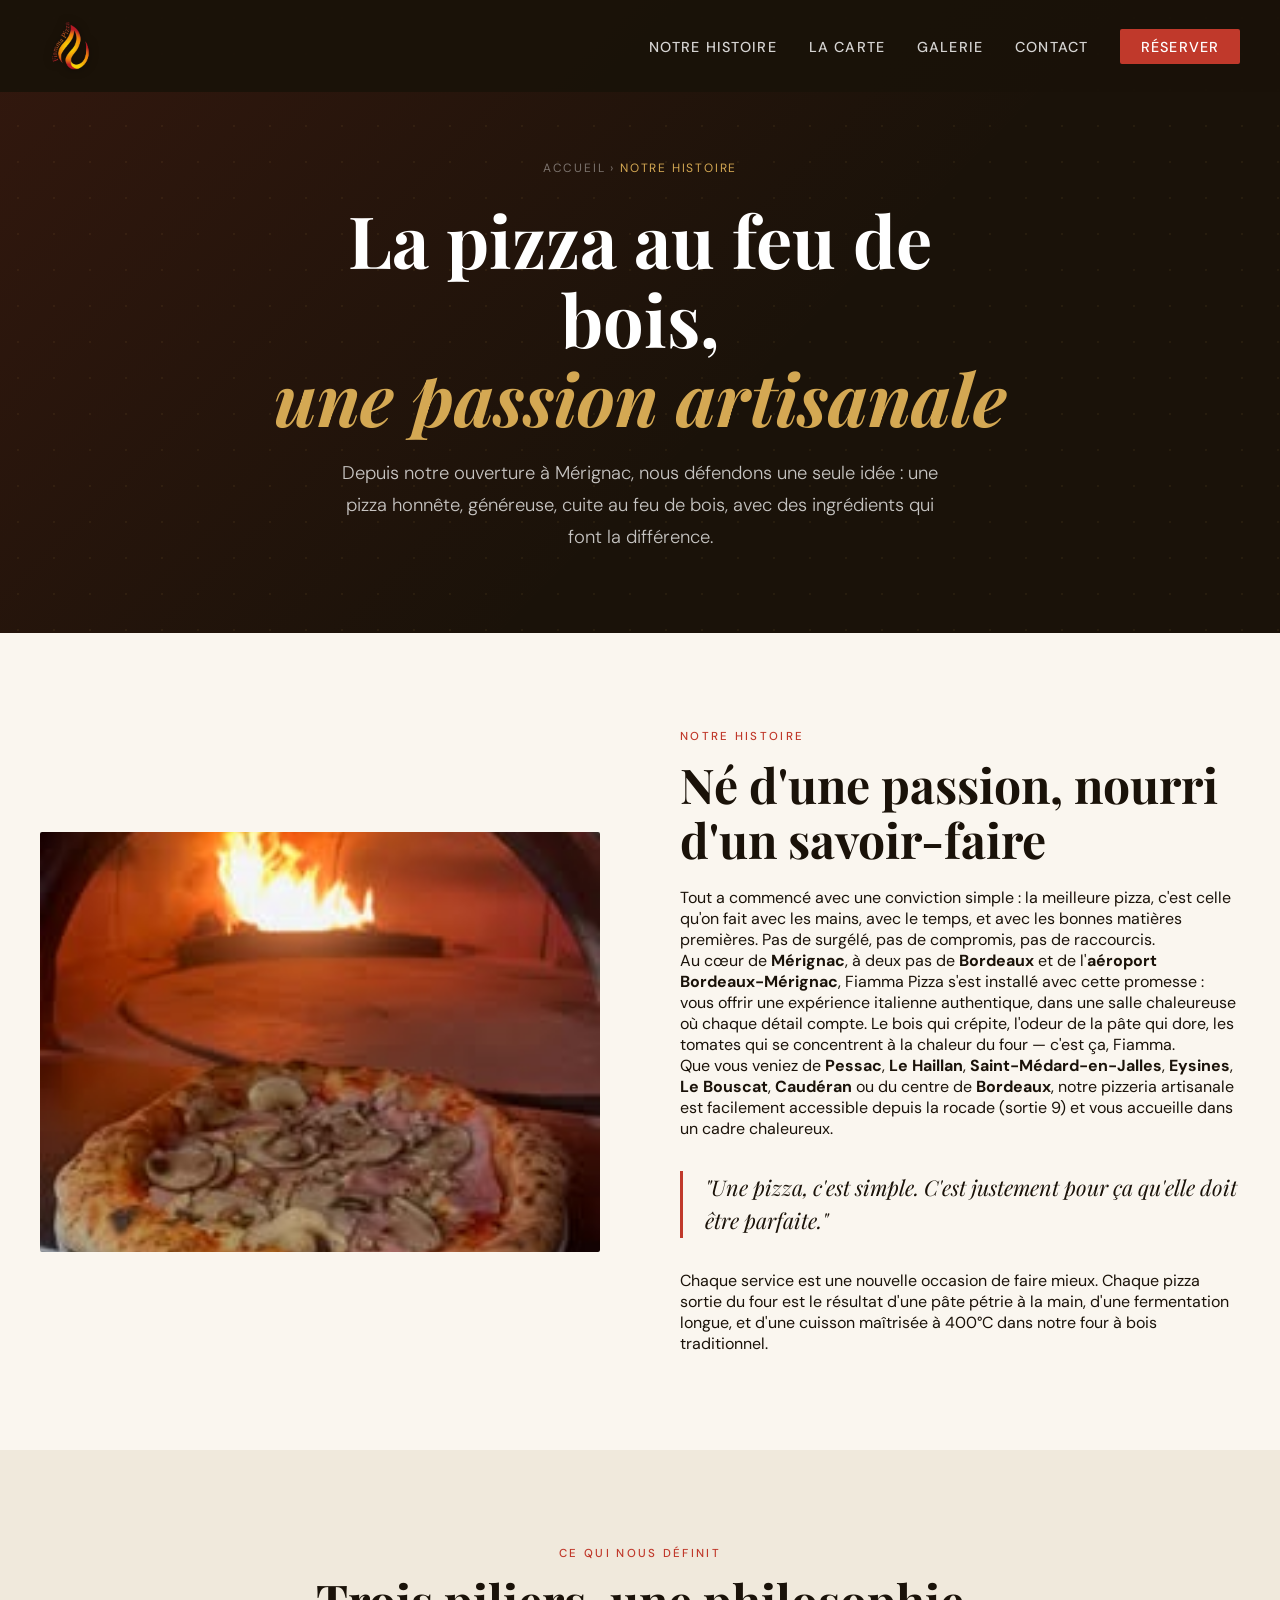
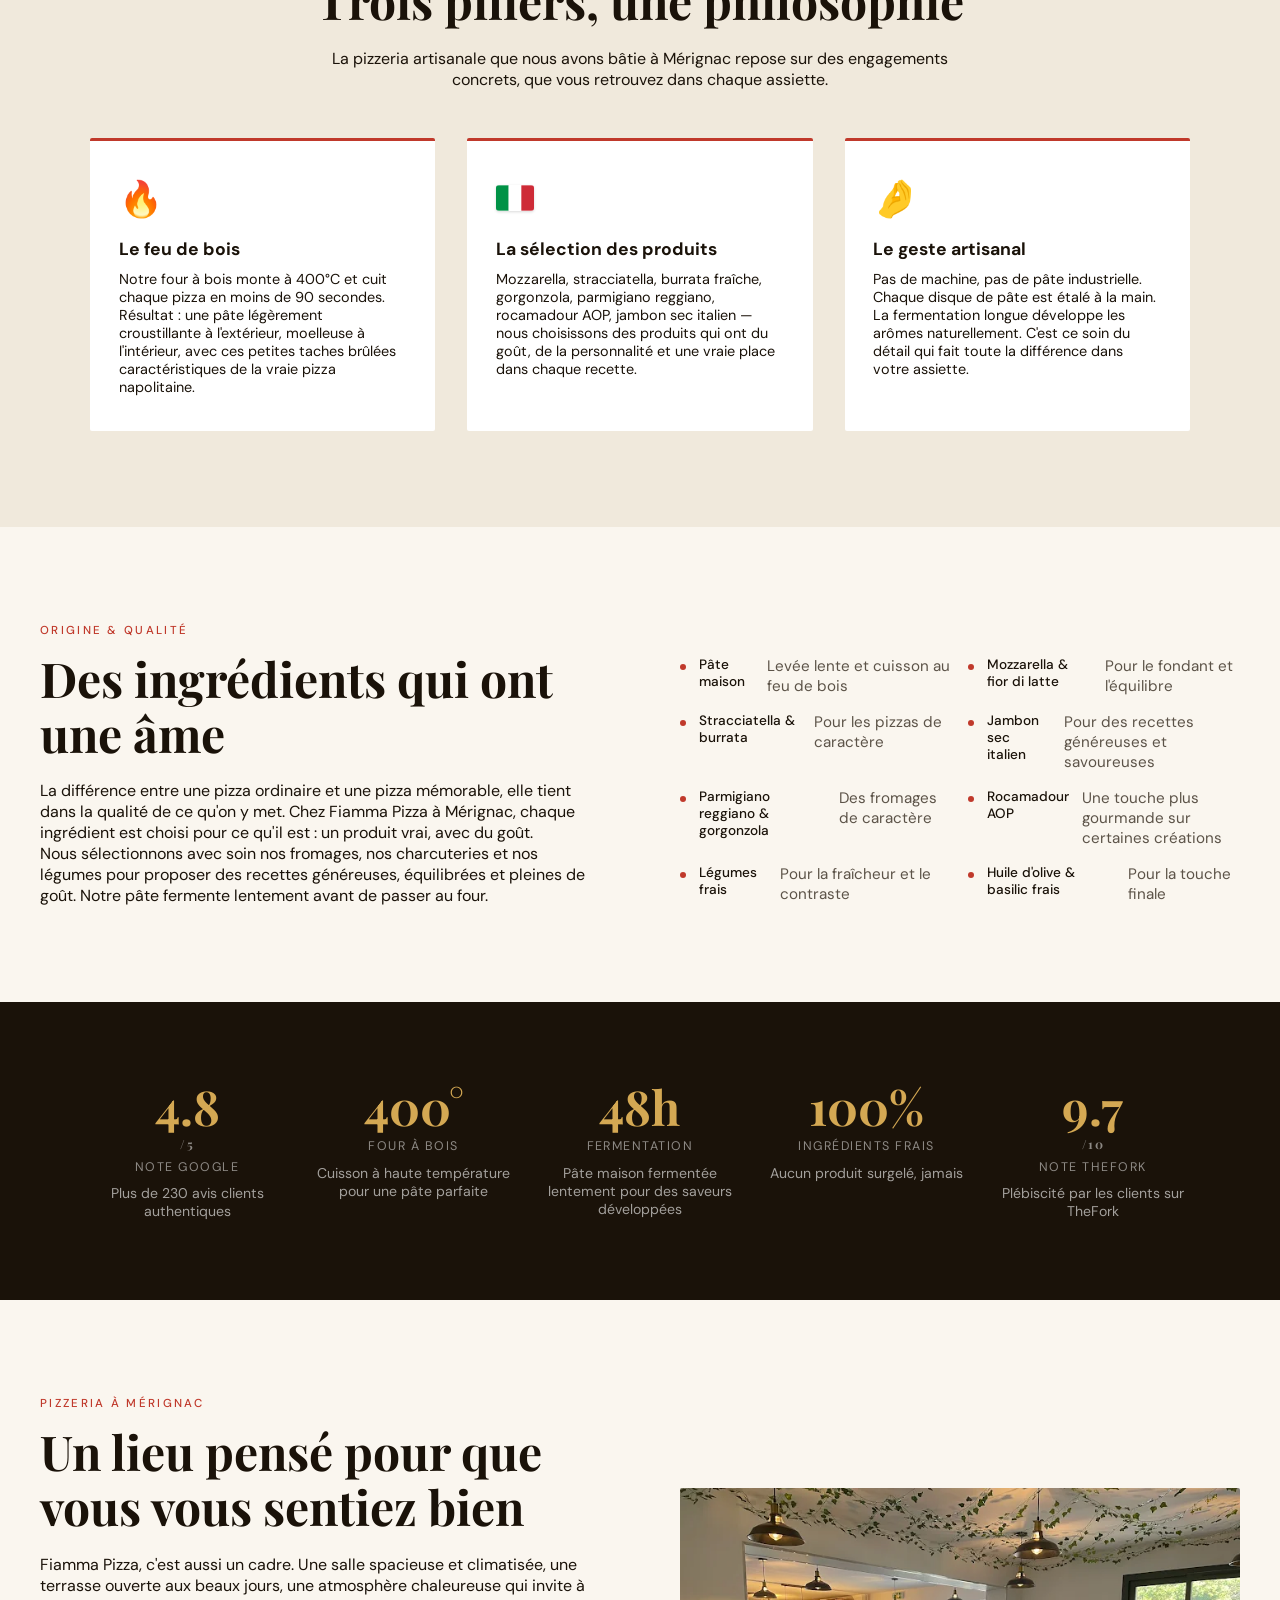
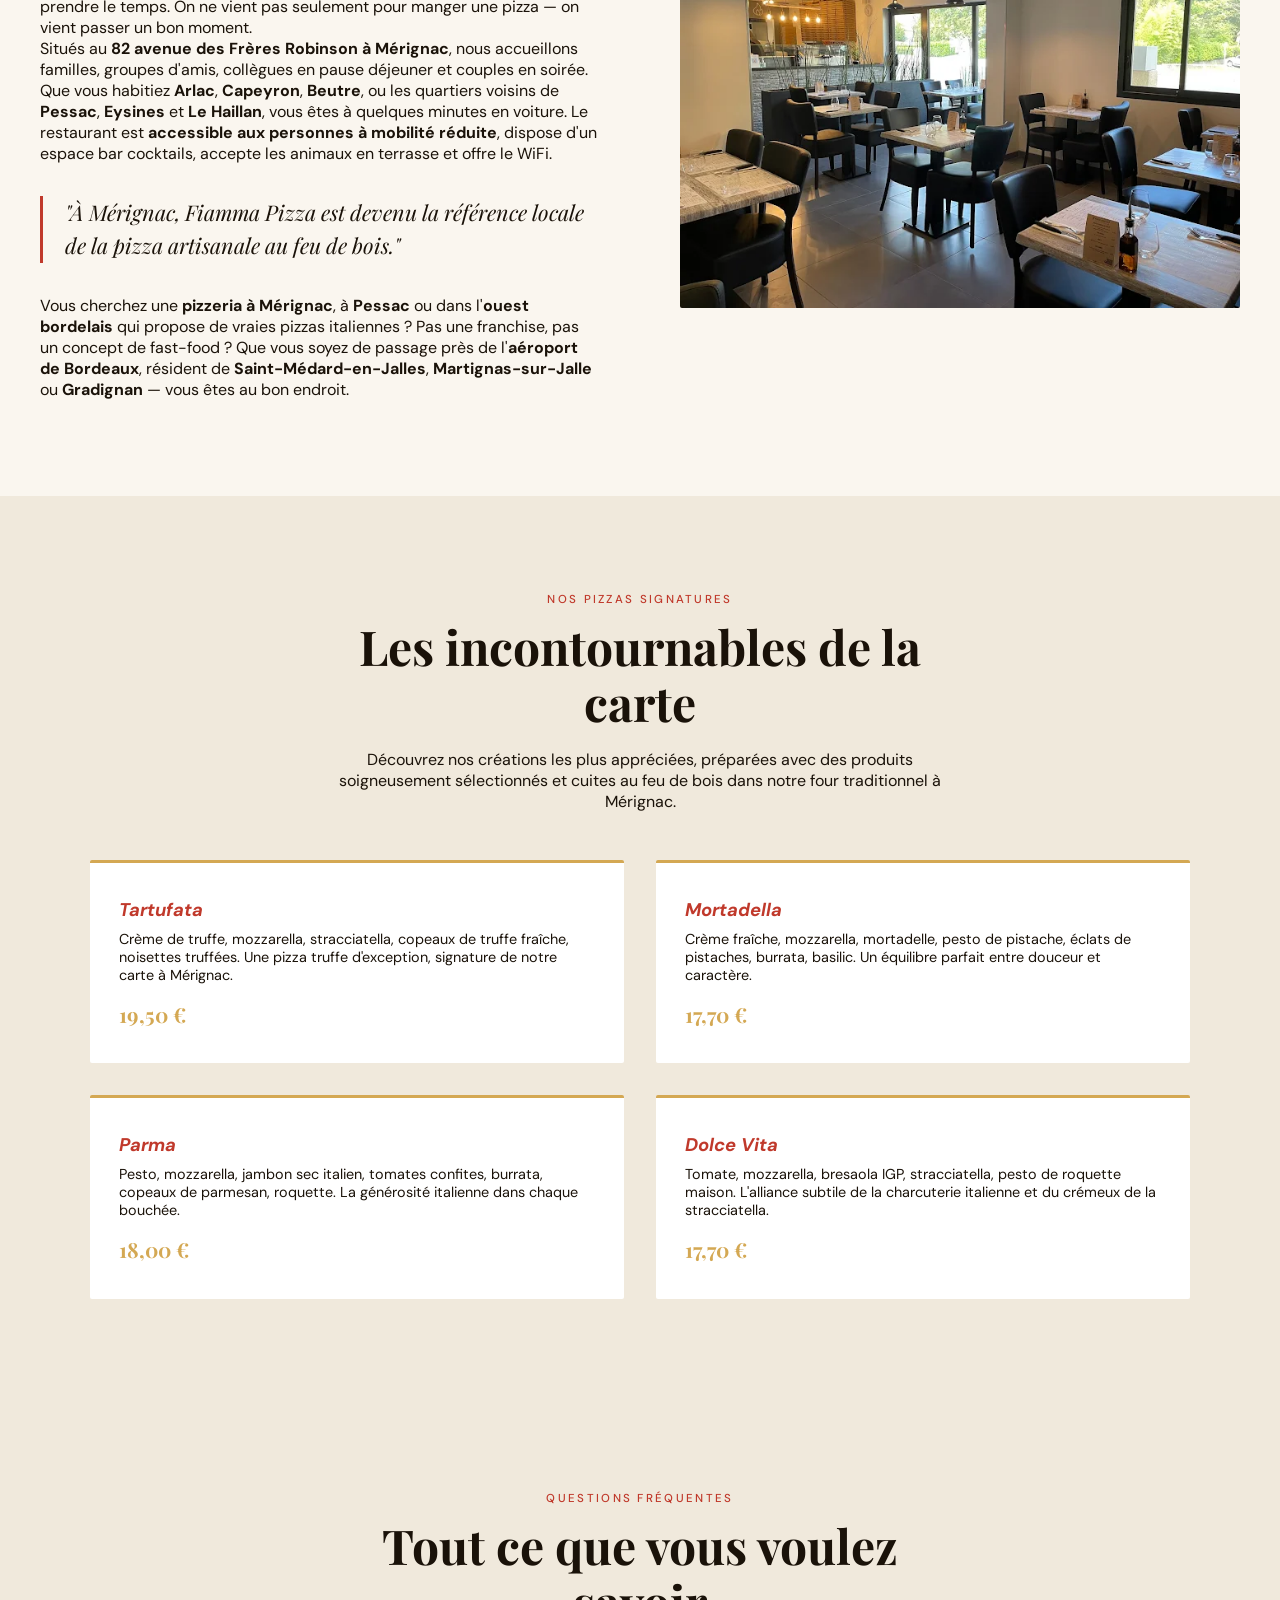
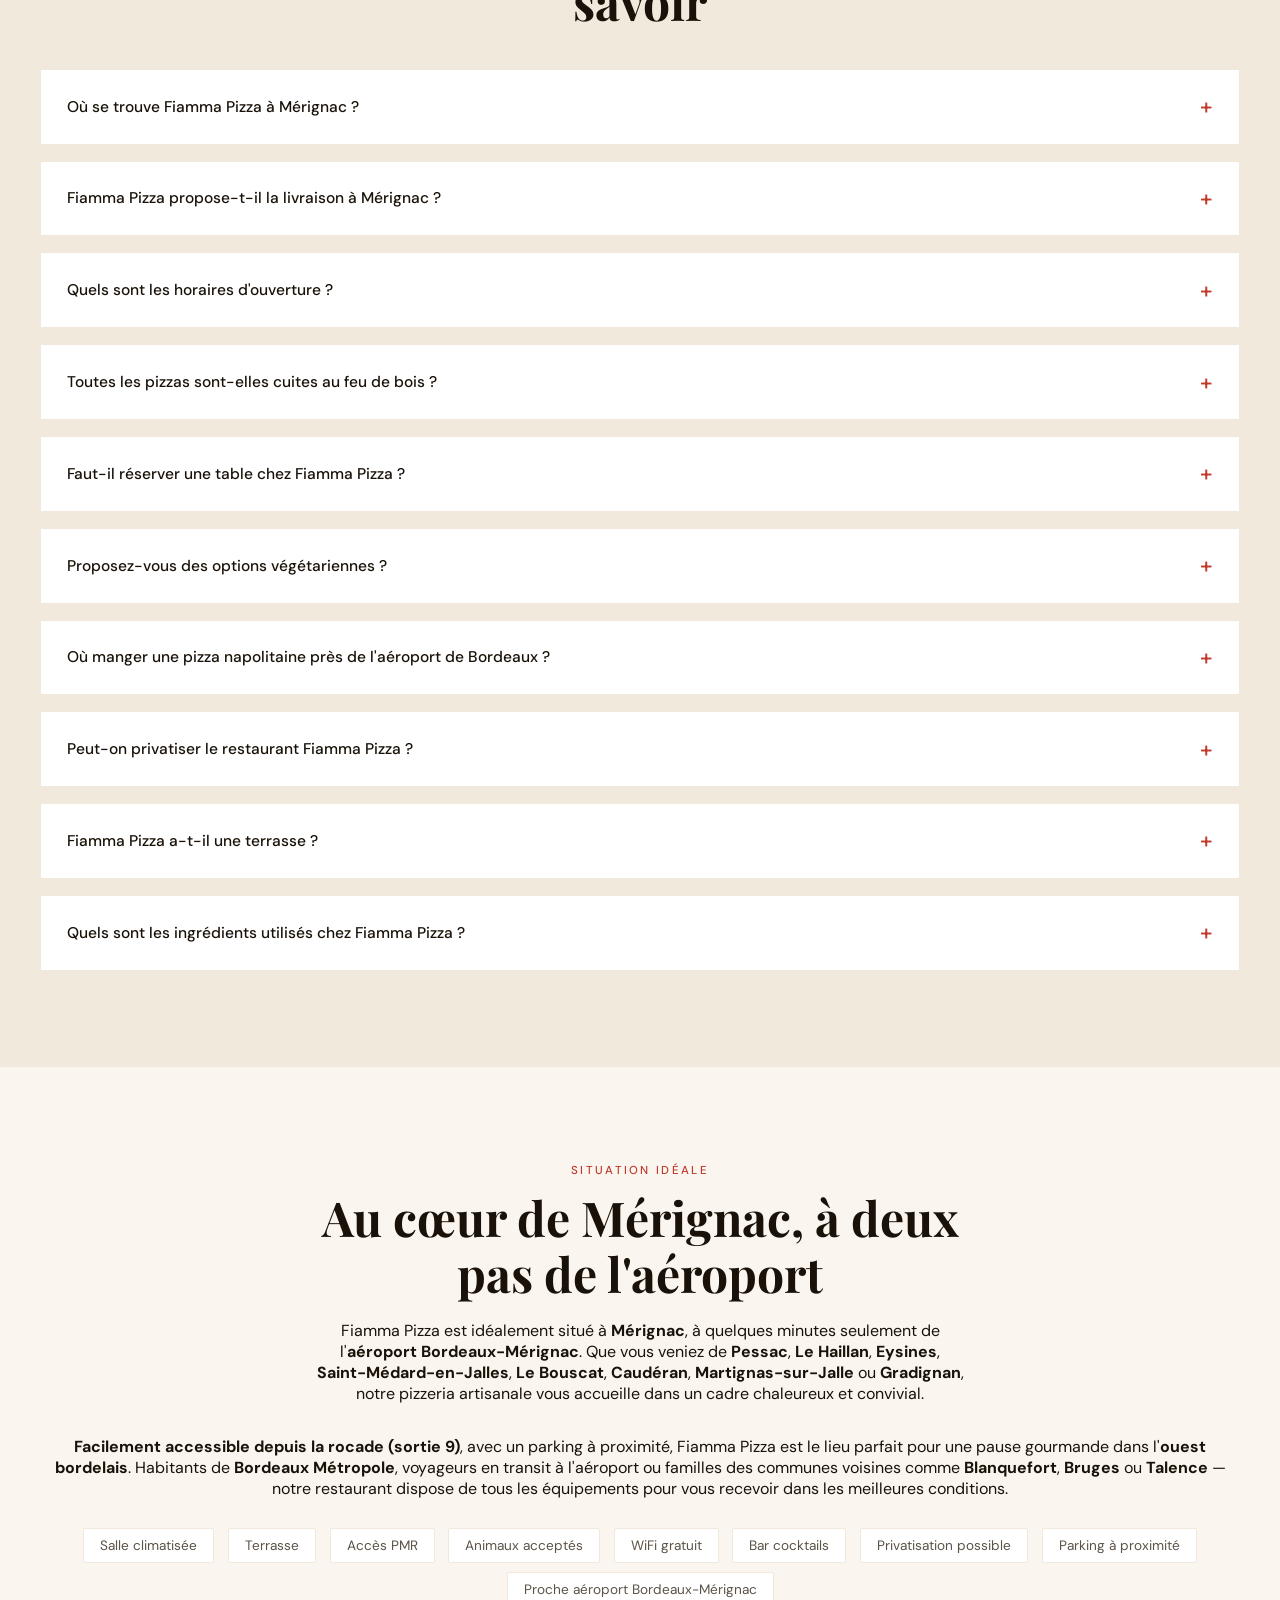
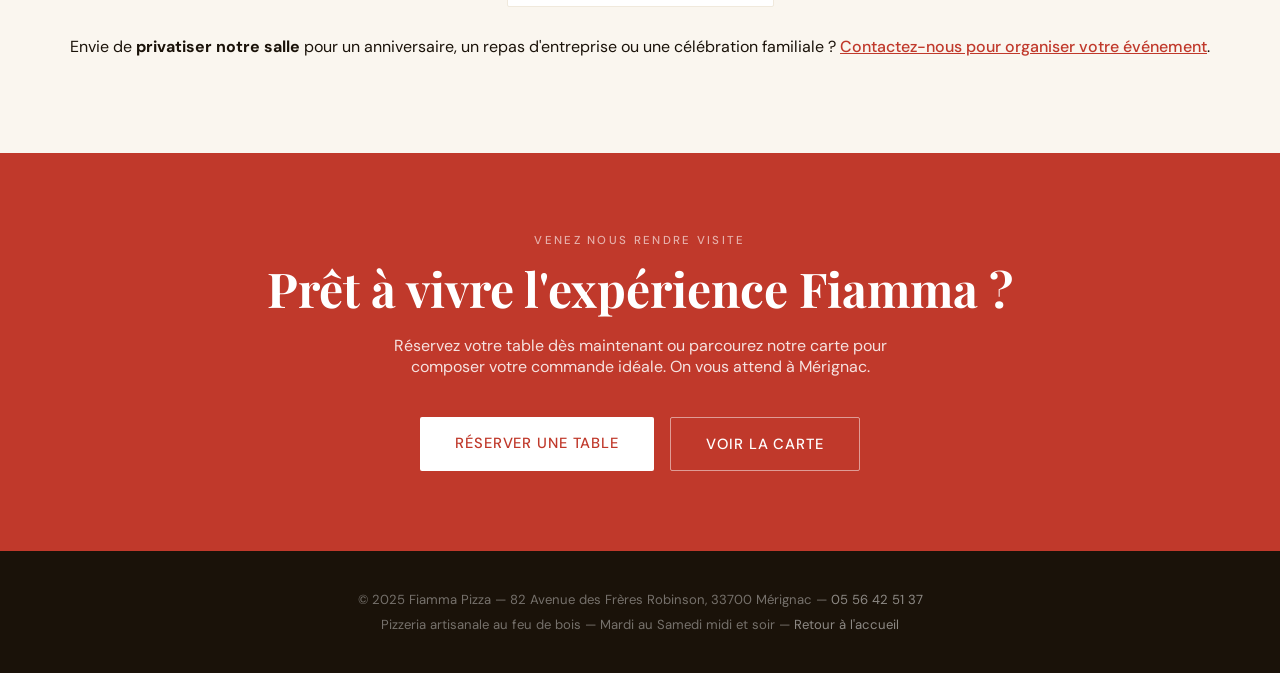
==== commit 994a4f84: "Refine Fiamma copywriting to remove unsupported claims" ====
--- a/notre-histoire.html
+++ b/notre-histoire.html
@@ -6,7 +6,7 @@
 
   <!-- SEO META -->
   <title>Notre Histoire | Fiamma Pizza - Pizzeria Artisanale au Feu de Bois à Mérignac</title>
-  <meta name="description" content="Découvrez l'histoire de Fiamma Pizza, pizzeria artisanale au feu de bois à Mérignac (Bordeaux). Ingrédients italiens, pâte maison, four à bois traditionnel. Note 4.8/5 Google, 9.7/10 TheFork. Pizza napolitaine, burrata, truffe. Proche aéroport Bordeaux." />
+  <meta name="description" content="Découvrez l'histoire de Fiamma Pizza, pizzeria artisanale au feu de bois à Mérignac (Bordeaux). Produits frais, pâte maison et four à bois traditionnel. Note 4.8/5 Google, 9.7/10 TheFork. Proche aéroport Bordeaux." />
   <meta name="keywords" content="pizza Mérignac, pizzeria Mérignac, pizza feu de bois Mérignac, restaurant italien Mérignac, pizzeria artisanale Bordeaux, meilleure pizza Bordeaux, pizza maison Mérignac, pizza napolitaine Mérignac, meilleure pizza Mérignac, pizza livraison Mérignac, pizzeria près aéroport Bordeaux, pizza burrata Mérignac, pizza truffe Bordeaux, pizzeria privatisable Mérignac, pizza salle climatisée Mérignac, pizzeria terrasse Mérignac" />
   <link rel="canonical" href="https://www.fiammapizza.fr/notre-histoire.html" />
 
@@ -31,7 +31,7 @@
     "@type": "Restaurant",
     "name": "Fiamma Pizza",
     "image": "https://www.fiammapizza.fr/images/img_03.webp",
-    "description": "Pizzeria artisanale au feu de bois à Mérignac. Pâte maison, ingrédients italiens sélectionnés, four à bois traditionnel.",
+    "description": "Pizzeria artisanale au feu de bois à Mérignac. Pâte maison, produits frais et four à bois traditionnel.",
     "servesCuisine": ["Pizza napolitaine", "Cuisine italienne", "Pasta"],
     "priceRange": "€€",
     "aggregateRating": {
@@ -145,7 +145,7 @@
         "name": "Où manger une pizza napolitaine près de l'aéroport de Bordeaux ?",
         "acceptedAnswer": {
           "@type": "Answer",
-          "text": "Fiamma Pizza est situé à Mérignac, à quelques minutes de l'aéroport Bordeaux-Mérignac. Nous proposons des pizzas napolitaines authentiques cuites au feu de bois, avec des ingrédients importés d'Italie. Idéal avant ou après un vol."
+          "text": "Fiamma Pizza est situé à Mérignac, à quelques minutes de l'aéroport Bordeaux-Mérignac. Nous proposons des pizzas napolitaines cuites au feu de bois, idéales avant ou après un vol."
         }
       },
       {
@@ -169,7 +169,7 @@
         "name": "Quels sont les ingrédients utilisés chez Fiamma Pizza ?",
         "acceptedAnswer": {
           "@type": "Answer",
-          "text": "Nous utilisons exclusivement des ingrédients italiens sélectionnés : farine type 00, tomates San Marzano DOP, fior di latte, stracciatella, burrata, bresaola IGP, gorgonzola, parmigiano reggiano, rocamadour AOP. Aucun produit surgelé."
+          "text": "Nous travaillons des produits frais et une sélection d'ingrédients qui valorisent chaque recette : mozzarella, stracciatella, burrata, gorgonzola, parmigiano reggiano et rocamadour AOP. Aucun produit surgelé."
         }
       }
     ]
@@ -251,8 +251,8 @@
       </div>
       <div class="valeur-card">
         <span class="valeur-icon"><svg width="38" height="26" viewBox="0 0 3 2" style="border-radius:3px;box-shadow:0 1px 3px rgba(0,0,0,0.15)"><rect width="1" height="2" fill="#009246"/><rect x="1" width="1" height="2" fill="#fff"/><rect x="2" width="1" height="2" fill="#CE2B37"/></svg></span>
-        <h3>Les ingrédients italiens</h3>
-        <p>Farine italienne type 00, tomates San Marzano DOP, fior di latte, stracciatella, burrata fraîche, bresaola IGP, jambon sec italien&nbsp;— nous choisissons des produits qui ont une origine, une histoire, et surtout une saveur.</p>
+        <h3>La sélection des produits</h3>
+        <p>Mozzarella, stracciatella, burrata fraîche, gorgonzola, parmigiano reggiano, rocamadour AOP, jambon sec italien&nbsp;— nous choisissons des produits qui ont du goût, de la personnalité et une vraie place dans chaque recette.</p>
       </div>
       <div class="valeur-card">
         <span class="valeur-icon">🤌</span>
@@ -271,18 +271,18 @@
         <span class="section-label">Origine & qualité</span>
         <h2>Des ingrédients qui ont une âme</h2>
         <p>La différence entre une pizza ordinaire et une pizza mémorable, elle tient dans la qualité de ce qu'on y met. Chez Fiamma Pizza à Mérignac, chaque ingrédient est choisi pour ce qu'il est&nbsp;: un produit vrai, avec du goût.</p>
-        <p>Nos fromages viennent directement d'Italie. Nos charcuteries sont sélectionnées chez des producteurs artisanaux. Nos légumes sont frais. Notre pâte fermente entre 24 et 48 heures avant de passer au four.</p>
+        <p>Nous sélectionnons avec soin nos fromages, nos charcuteries et nos légumes pour proposer des recettes généreuses, équilibrées et pleines de goût. Notre pâte fermente lentement avant de passer au four.</p>
       </div>
       <div>
         <ul class="ingredients-list">
-          <li><strong>Farine italienne type 00</strong>Levée lente, texture légère</li>
-          <li><strong>Tomates San Marzano DOP</strong>La référence de la pizza napolitaine</li>
-          <li><strong>Fior di latte & mozzarella</strong>Fraîcheur et filant garantis</li>
+          <li><strong>Pâte maison</strong>Levée lente et cuisson au feu de bois</li>
+          <li><strong>Mozzarella & fior di latte</strong>Pour le fondant et l'équilibre</li>
           <li><strong>Stracciatella & burrata</strong>Pour les pizzas de caractère</li>
-          <li><strong>Bresaola IGP</strong>Charcuterie italienne d'exception</li>
-          <li><strong>Jambon sec italien</strong>Sélectionné pour son affinage</li>
-          <li><strong>Gorgonzola & Parmigiano</strong>Les fromages qui font la signature</li>
-          <li><strong>Basilic frais & huile d'olive</strong>Pour la touche finale qui sublime</li>
+          <li><strong>Jambon sec italien</strong>Pour des recettes généreuses et savoureuses</li>
+          <li><strong>Parmigiano reggiano & gorgonzola</strong>Des fromages de caractère</li>
+          <li><strong>Rocamadour AOP</strong>Une touche plus gourmande sur certaines créations</li>
+          <li><strong>Légumes frais</strong>Pour la fraîcheur et le contraste</li>
+          <li><strong>Huile d'olive & basilic frais</strong>Pour la touche finale</li>
         </ul>
       </div>
     </div>
@@ -349,7 +349,7 @@
     <div class="section-intro">
       <span class="section-label">Nos pizzas signatures</span>
       <h2>Les incontournables de la carte</h2>
-      <p>Découvrez nos créations les plus appréciées, préparées avec des ingrédients italiens d'exception et cuites au feu de bois dans notre four traditionnel à Mérignac.</p>
+      <p>Découvrez nos créations les plus appréciées, préparées avec des produits soigneusement sélectionnés et cuites au feu de bois dans notre four traditionnel à Mérignac.</p>
     </div>
     <div class="signatures-grid">
       <div class="signature-card">
@@ -410,7 +410,7 @@
       </div>
       <div class="faq-item">
         <button class="faq-question">Où manger une pizza napolitaine près de l'aéroport de Bordeaux ?</button>
-        <div class="faq-answer"><p>Fiamma Pizza est situé à Mérignac, à quelques minutes de l'aéroport Bordeaux-Mérignac. Nous proposons des pizzas napolitaines authentiques cuites au feu de bois, avec des ingrédients importés d'Italie. Idéal avant ou après un vol.</p></div>
+        <div class="faq-answer"><p>Fiamma Pizza est situé à Mérignac, à quelques minutes de l'aéroport Bordeaux-Mérignac. Nous proposons des pizzas napolitaines cuites au feu de bois, idéales avant ou après un vol.</p></div>
       </div>
       <div class="faq-item">
         <button class="faq-question">Peut-on privatiser le restaurant Fiamma Pizza ?</button>
@@ -422,7 +422,7 @@
       </div>
       <div class="faq-item">
         <button class="faq-question">Quels sont les ingrédients utilisés chez Fiamma Pizza ?</button>
-        <div class="faq-answer"><p>Nous utilisons exclusivement des ingrédients italiens sélectionnés : farine type 00, tomates San Marzano DOP, fior di latte, stracciatella, burrata, bresaola IGP, gorgonzola, parmigiano reggiano, rocamadour AOP. Aucun produit surgelé.</p></div>
+        <div class="faq-answer"><p>Nous travaillons des produits frais et une sélection d'ingrédients qui valorisent chaque recette : mozzarella, stracciatella, burrata, gorgonzola, parmigiano reggiano et rocamadour AOP. Aucun produit surgelé.</p></div>
       </div>
     </div>
   </div>
--- a/css/style.css
+++ b/css/style.css
@@ -861,118 +861,206 @@
 /* ========================================
    COMMANDER
    ======================================== */
+.section-commander {
+  background: var(--noir);
+  padding: 5rem 2rem 4.5rem;
+  position: relative;
+  overflow: hidden;
+}
+
+.section-commander::before {
+  content: '';
+  position: absolute;
+  inset: 0;
+  background: radial-gradient(ellipse at 60% 40%, rgba(212, 168, 83, 0.08) 0%, transparent 65%);
+  pointer-events: none;
+}
+
+.commander-inner {
+  max-width: 900px;
+  margin: 0 auto;
+  position: relative;
+}
+
+.commander-header {
+  text-align: center;
+  margin-bottom: 3rem;
+}
+
+.section-label--light {
+  color: var(--or);
+  opacity: 1;
+}
+
+.commander-title {
+  font-family: 'Playfair Display', serif;
+  font-size: clamp(1.8rem, 4vw, 2.6rem);
+  color: white;
+  line-height: 1.2;
+  margin: 0.6rem 0 0.8rem;
+}
+
+.commander-subtitle {
+  font-size: 0.9rem;
+  color: rgba(255, 255, 255, 0.45);
+  letter-spacing: 0.06em;
+  text-transform: uppercase;
+  margin: 0;
+}
+
 .commander-wrap {
   display: flex;
   gap: 1.5rem;
   justify-content: center;
   flex-wrap: wrap;
-  max-width: 820px;
+  max-width: 860px;
   margin: 0 auto;
 }
 
 .commander-card {
   position: relative;
   flex: 1;
-  min-width: min(280px, 100%);
-  max-width: 380px;
-  padding: 2.2rem 2rem;
-  border-radius: 4px;
+  min-width: min(300px, 100%);
+  max-width: 400px;
+  padding: 2.5rem 2.2rem 2rem;
+  border-radius: 6px;
   text-align: center;
   display: flex;
   flex-direction: column;
   align-items: center;
-  gap: 0.7rem;
+  gap: 0.8rem;
+}
+
+.commander-badge {
+  position: absolute;
+  top: -0.8rem;
+  left: 50%;
+  transform: translateX(-50%);
+  background: var(--or);
+  color: var(--noir);
+  font-size: 0.7rem;
+  font-weight: 700;
+  letter-spacing: 0.08em;
+  text-transform: uppercase;
+  padding: 0.3rem 1rem;
+  border-radius: 20px;
+  white-space: nowrap;
 }
 
 .commander-card--restaurant {
-  background: var(--noir);
-  color: white;
-  box-shadow: 0 8px 40px rgba(0, 0, 0, 0.25);
-  border: 2px solid var(--or);
-  transform: scale(1.03);
-}
-
-.commander-card--uber {
   background: white;
   color: var(--noir);
-  border: 1.5px solid var(--creme-fonce);
+  box-shadow: 0 12px 50px rgba(0, 0, 0, 0.35);
+  border: 2px solid var(--or);
+}
+
+.commander-card--uber {
+  background: rgba(255, 255, 255, 0.06);
+  color: white;
+  border: 1.5px solid rgba(255, 255, 255, 0.14);
 }
 
 .commander-icon {
-  font-size: 2.4rem;
+  font-size: 2.6rem;
   line-height: 1;
+  margin-bottom: 0.2rem;
 }
 
 .commander-card h3 {
   font-family: 'Playfair Display', serif;
-  font-size: 1.25rem;
+  font-size: 1.3rem;
   margin: 0;
 }
 
 .commander-card--restaurant h3 {
-  color: var(--or);
+  color: var(--noir);
 }
 
 .commander-card--uber h3 {
+  color: white;
+}
+
+.commander-card p {
+  font-size: 0.9rem;
+  line-height: 1.65;
+  margin: 0;
+}
+
+.commander-card--restaurant p {
+  color: var(--gris);
+}
+
+.commander-card--uber p {
+  color: rgba(255, 255, 255, 0.6);
+}
+
+.commander-card p strong {
   color: var(--noir);
-}
-
-.commander-card p {
-  font-size: 0.88rem;
-  line-height: 1.6;
-  opacity: 0.75;
-  margin: 0;
-}
-
-.commander-card--restaurant p {
-  color: rgba(255, 255, 255, 0.7);
+  font-weight: 700;
+}
+
+.commander-card--uber p strong {
+  color: white;
 }
 
 .commander-note {
-  font-size: 0.75rem !important;
-  opacity: 0.5 !important;
+  font-size: 0.74rem !important;
   margin-top: 0.3rem !important;
+}
+
+.commander-card--restaurant .commander-note {
+  color: var(--gris);
+  opacity: 0.6;
+}
+
+.commander-card--uber .commander-note {
+  color: rgba(255, 255, 255, 0.35);
 }
 
 .btn-commander-restaurant {
   display: inline-flex;
   align-items: center;
-  gap: 0.6rem;
-  background: var(--or);
-  color: var(--noir);
-  padding: 0.9rem 2rem;
+  gap: 0.5rem;
+  background: var(--rouge);
+  color: white;
+  padding: 1rem 2.2rem;
   font-size: 1rem;
   font-weight: 700;
-  letter-spacing: 0.04em;
+  letter-spacing: 0.03em;
   text-decoration: none;
-  border-radius: 2px;
-  transition: transform 0.15s, opacity 0.15s;
-  margin-top: 0.5rem;
+  border-radius: 3px;
+  transition: transform 0.15s, background 0.15s;
+  margin-top: 0.6rem;
+  width: 100%;
+  justify-content: center;
 }
 
 .btn-commander-restaurant:hover {
   transform: translateY(-2px);
-  opacity: 0.9;
+  background: var(--rouge-fonce);
 }
 
 .btn-commander-uber {
   display: inline-block;
-  background: var(--gris);
-  color: white;
-  padding: 0.75rem 1.8rem;
-  font-size: 0.85rem;
-  font-weight: 500;
-  letter-spacing: 0.06em;
-  text-transform: uppercase;
+  background: transparent;
+  color: white;
+  padding: 0.9rem 2rem;
+  font-size: 0.92rem;
+  font-weight: 600;
+  letter-spacing: 0.02em;
   text-decoration: none;
-  border-radius: 2px;
-  transition: opacity 0.15s;
-  margin-top: 0.5rem;
-  opacity: 0.8;
+  border-radius: 3px;
+  border: 1.5px solid rgba(255, 255, 255, 0.4);
+  transition: border-color 0.15s, background 0.15s, transform 0.15s;
+  margin-top: 0.6rem;
+  width: 100%;
+  text-align: center;
 }
 
 .btn-commander-uber:hover {
-  opacity: 1;
+  border-color: white;
+  background: rgba(255, 255, 255, 0.08);
+  transform: translateY(-2px);
 }
 
 /* ========================================
@@ -1122,13 +1210,18 @@
     align-items: center;
   }
 
-  .commander-card--restaurant {
-    transform: scale(1);
-  }
-
   .commander-wrap {
     flex-direction: column;
     align-items: center;
+  }
+
+  .commander-card {
+    max-width: 100%;
+    width: 100%;
+  }
+
+  .section-commander {
+    padding: 3.5rem 1.5rem 3rem;
   }
 
   .boissons-grid {
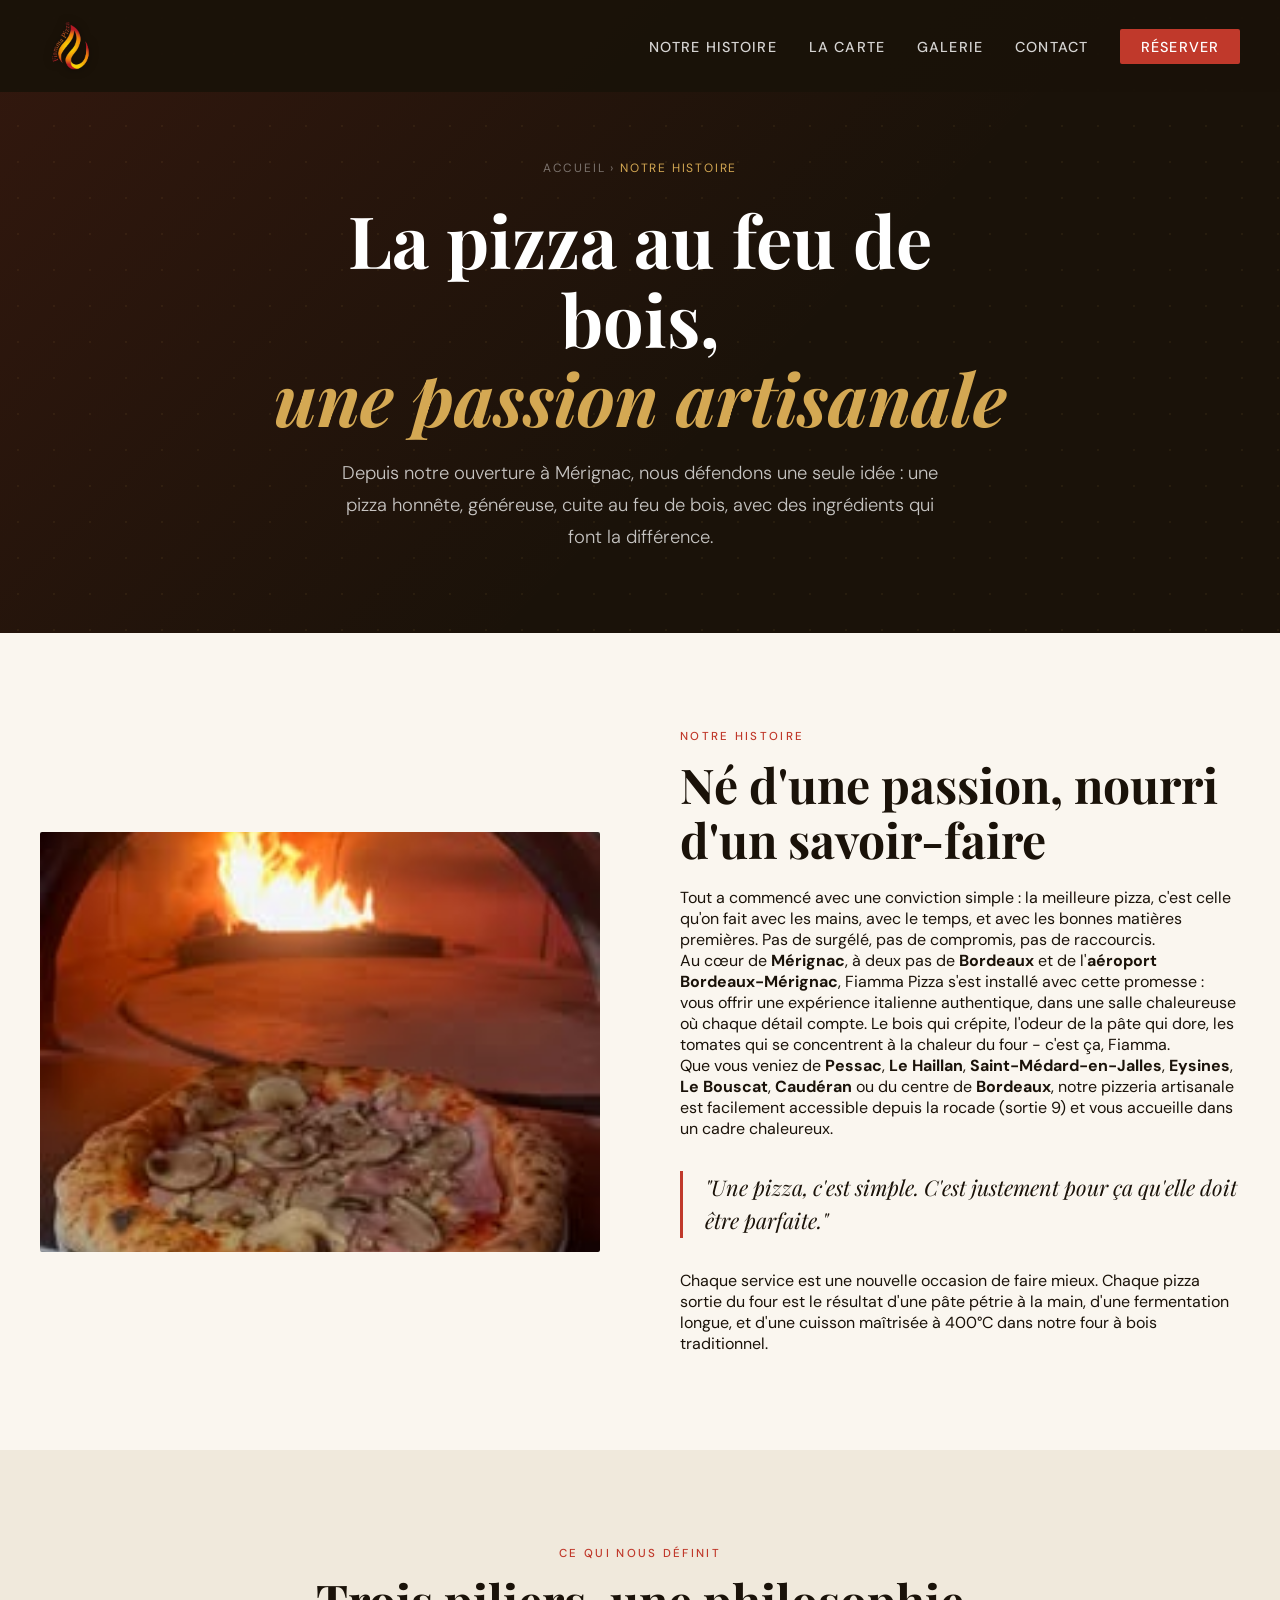
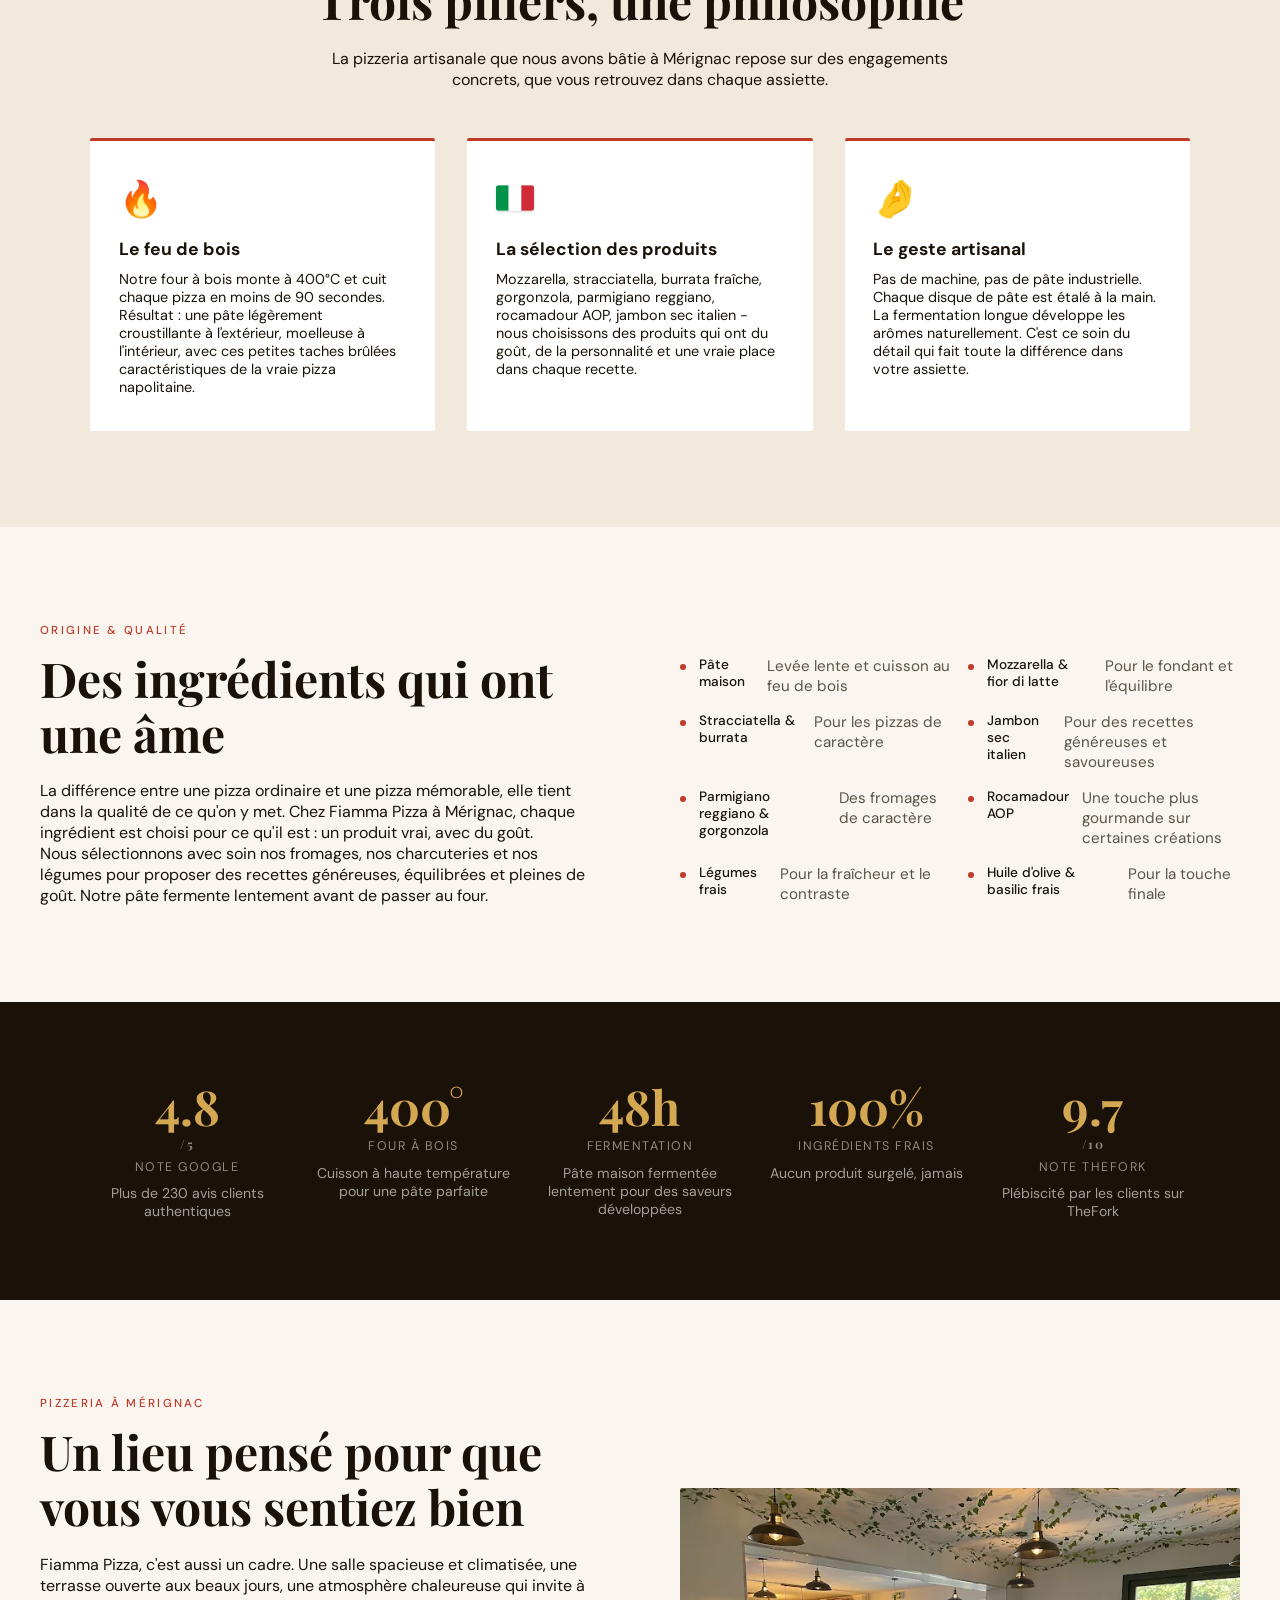
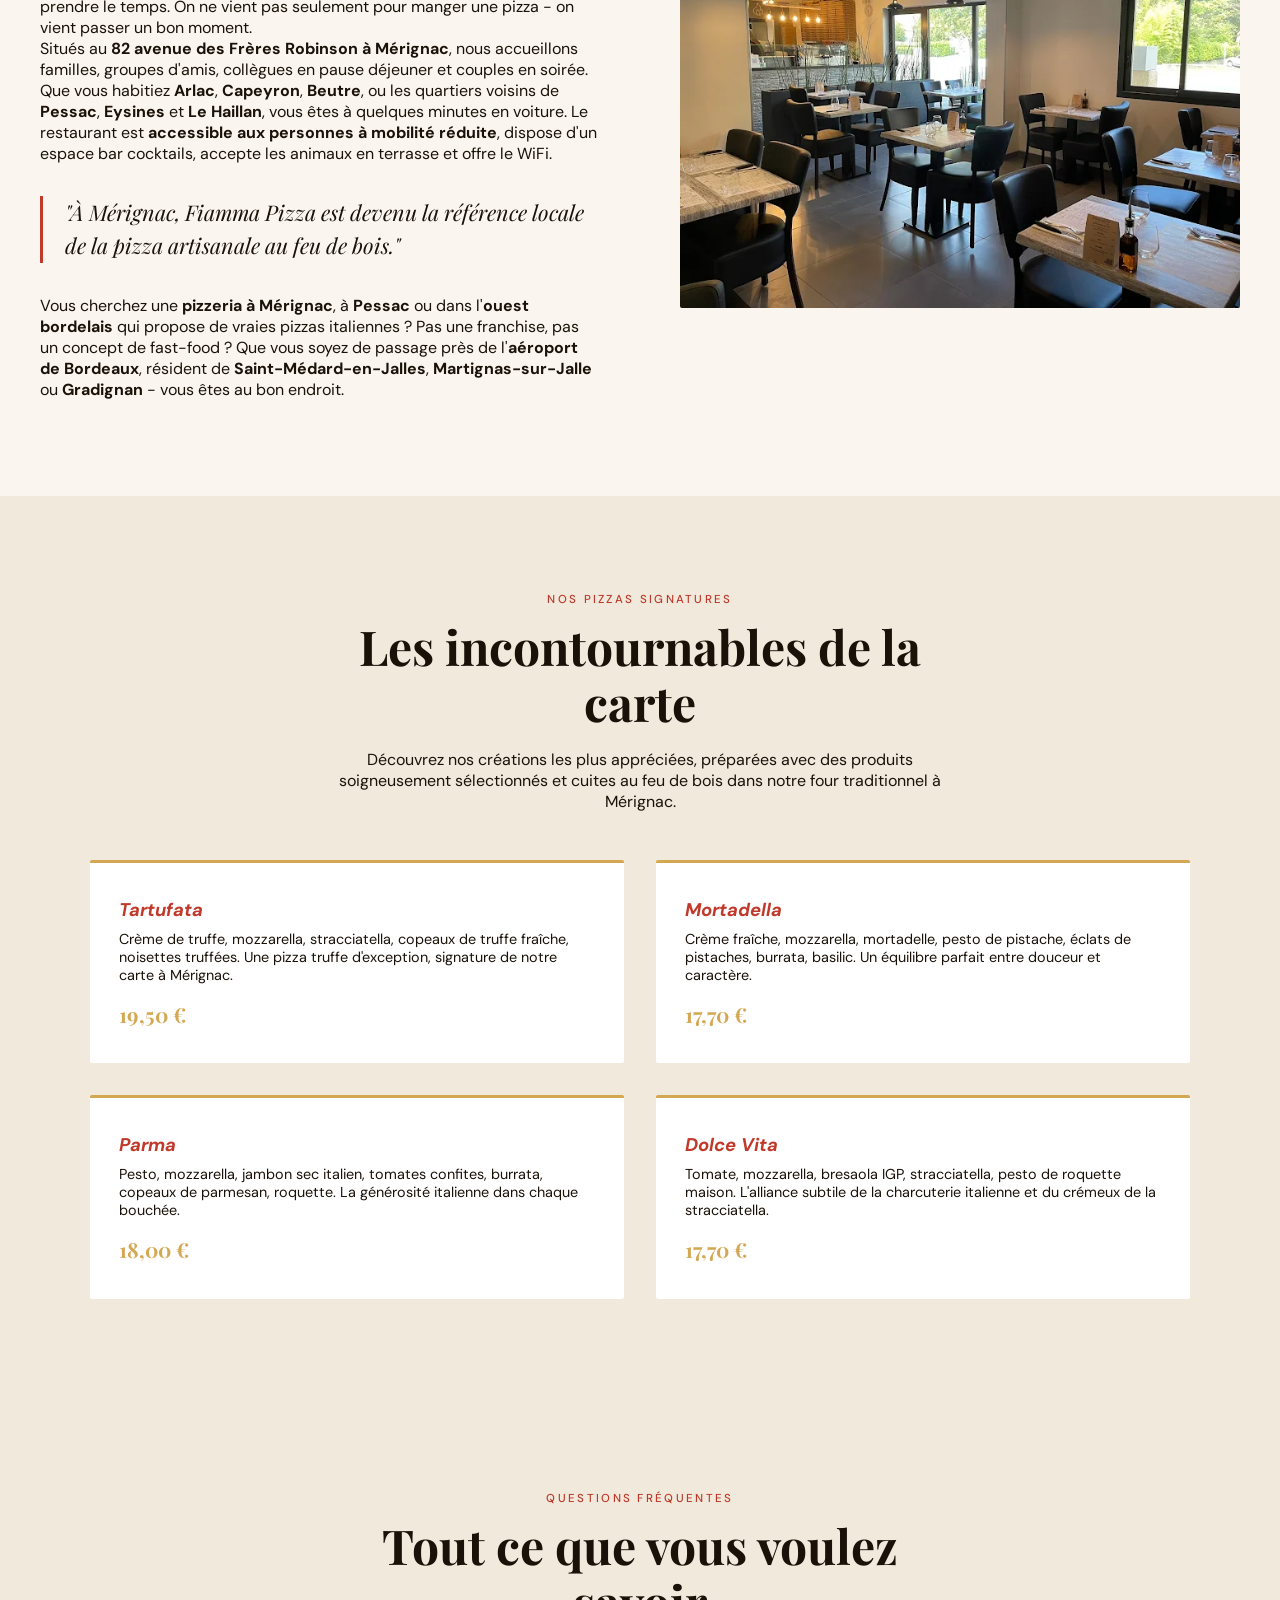
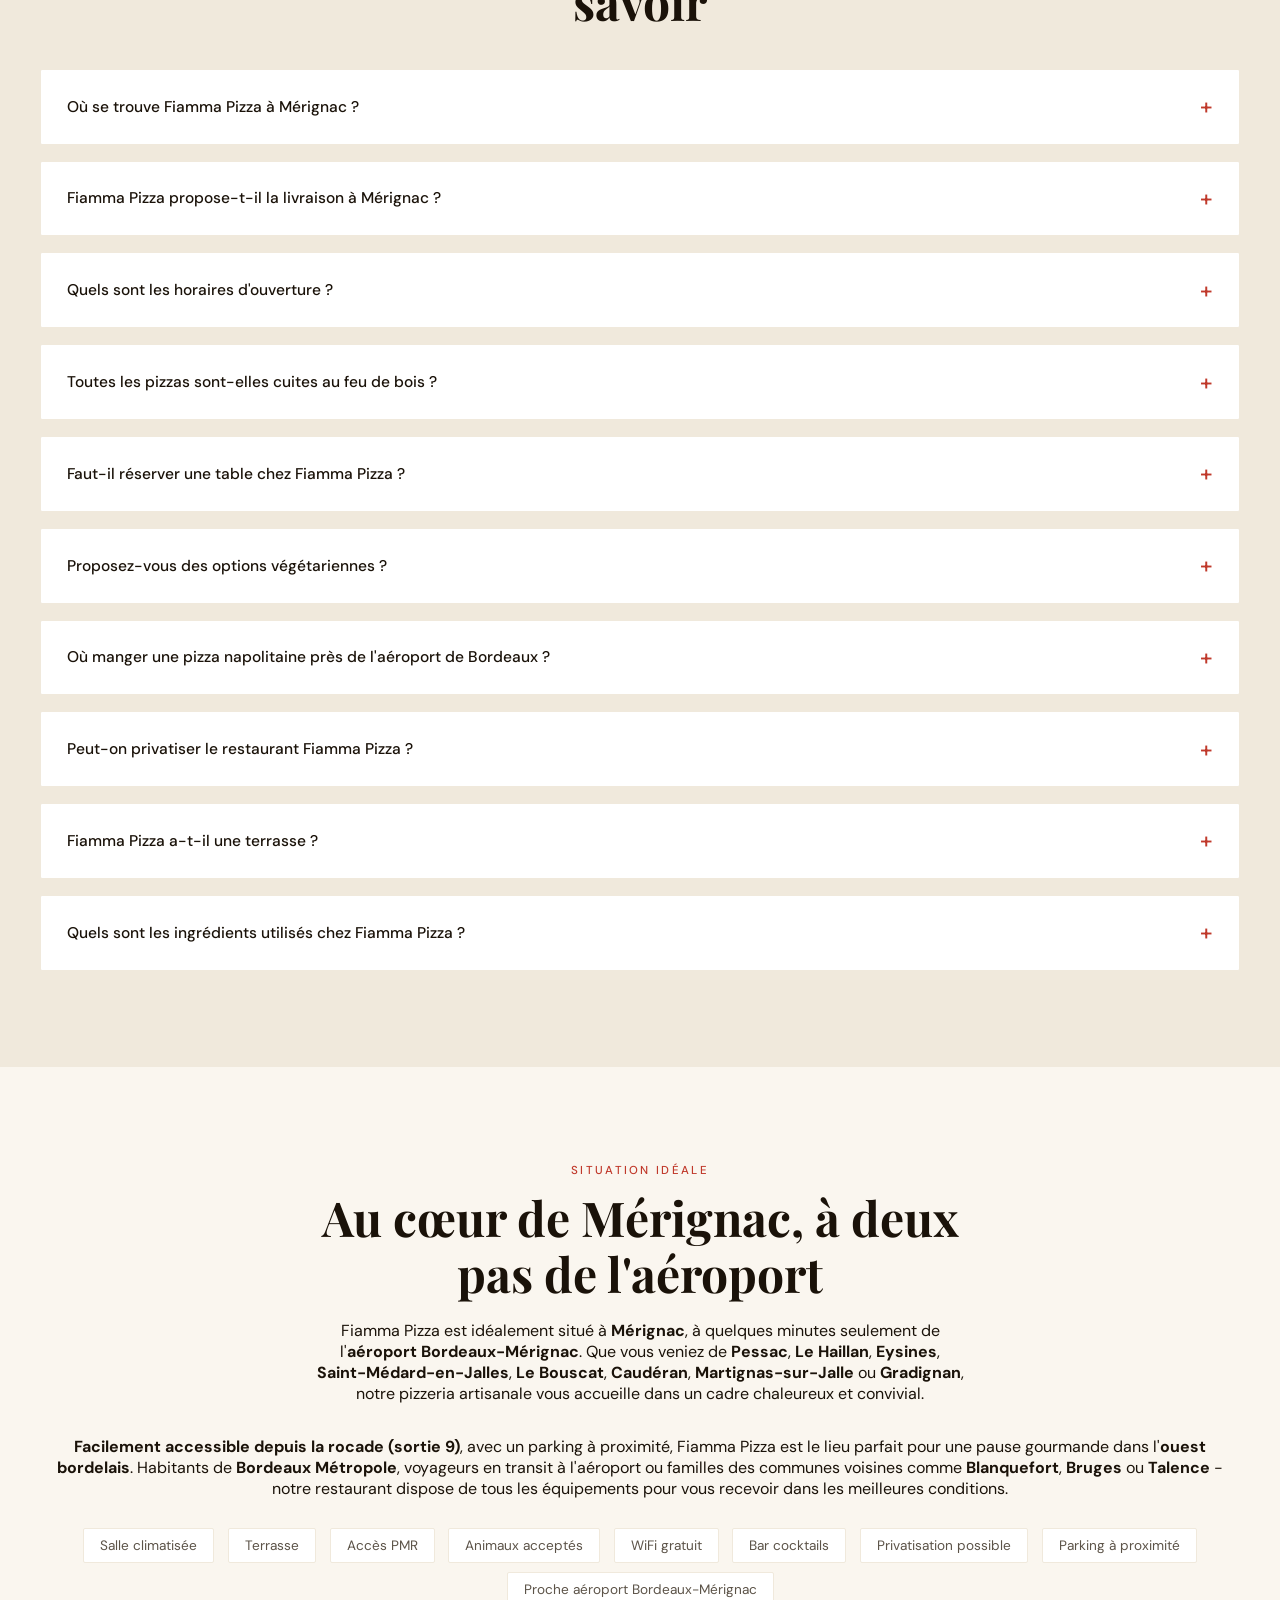
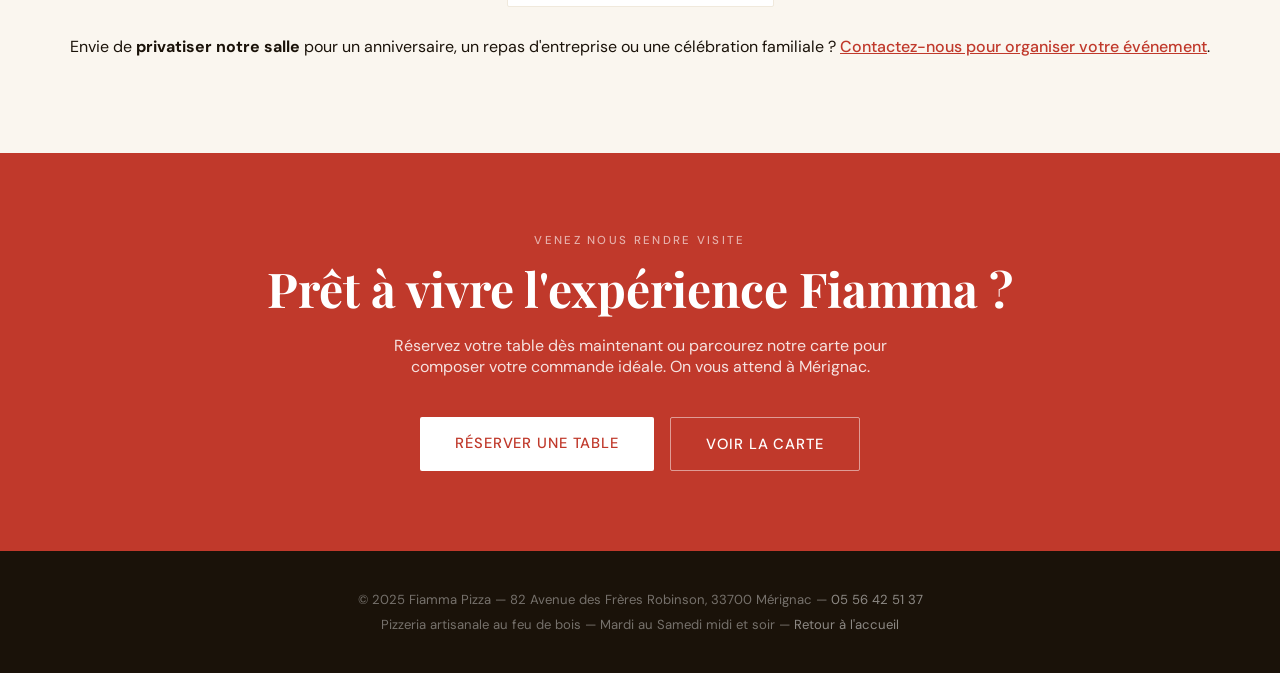
==== commit fceba800: "Replace long dashes with hyphens across site copy" ====
--- a/notre-histoire.html
+++ b/notre-histoire.html
@@ -224,7 +224,7 @@
         <span class="section-label">Notre histoire</span>
         <h2>Né d'une passion, nourri d'un savoir-faire</h2>
         <p>Tout a commencé avec une conviction simple&nbsp;: la meilleure pizza, c'est celle qu'on fait avec les mains, avec le temps, et avec les bonnes matières premières. Pas de surgélé, pas de compromis, pas de raccourcis.</p>
-        <p>Au cœur de <strong>Mérignac</strong>, à deux pas de <strong>Bordeaux</strong> et de l'<strong>aéroport Bordeaux-Mérignac</strong>, Fiamma Pizza s'est installé avec cette promesse&nbsp;: vous offrir une expérience italienne authentique, dans une salle chaleureuse où chaque détail compte. Le bois qui crépite, l'odeur de la pâte qui dore, les tomates qui se concentrent à la chaleur du four&nbsp;— c'est ça, Fiamma.</p>
+        <p>Au cœur de <strong>Mérignac</strong>, à deux pas de <strong>Bordeaux</strong> et de l'<strong>aéroport Bordeaux-Mérignac</strong>, Fiamma Pizza s'est installé avec cette promesse&nbsp;: vous offrir une expérience italienne authentique, dans une salle chaleureuse où chaque détail compte. Le bois qui crépite, l'odeur de la pâte qui dore, les tomates qui se concentrent à la chaleur du four&nbsp;- c'est ça, Fiamma.</p>
         <p>Que vous veniez de <strong>Pessac</strong>, <strong>Le Haillan</strong>, <strong>Saint-Médard-en-Jalles</strong>, <strong>Eysines</strong>, <strong>Le Bouscat</strong>, <strong>Caudéran</strong> ou du centre de <strong>Bordeaux</strong>, notre pizzeria artisanale est facilement accessible depuis la rocade (sortie 9) et vous accueille dans un cadre chaleureux.</p>
         <blockquote class="pull-quote">
           "Une pizza, c'est simple. C'est justement pour ça qu'elle doit être parfaite."
@@ -252,7 +252,7 @@
       <div class="valeur-card">
         <span class="valeur-icon"><svg width="38" height="26" viewBox="0 0 3 2" style="border-radius:3px;box-shadow:0 1px 3px rgba(0,0,0,0.15)"><rect width="1" height="2" fill="#009246"/><rect x="1" width="1" height="2" fill="#fff"/><rect x="2" width="1" height="2" fill="#CE2B37"/></svg></span>
         <h3>La sélection des produits</h3>
-        <p>Mozzarella, stracciatella, burrata fraîche, gorgonzola, parmigiano reggiano, rocamadour AOP, jambon sec italien&nbsp;— nous choisissons des produits qui ont du goût, de la personnalité et une vraie place dans chaque recette.</p>
+        <p>Mozzarella, stracciatella, burrata fraîche, gorgonzola, parmigiano reggiano, rocamadour AOP, jambon sec italien&nbsp;- nous choisissons des produits qui ont du goût, de la personnalité et une vraie place dans chaque recette.</p>
       </div>
       <div class="valeur-card">
         <span class="valeur-icon">🤌</span>
@@ -329,12 +329,12 @@
       <div class="story-text">
         <span class="section-label">Pizzeria à Mérignac</span>
         <h2>Un lieu pensé pour que vous vous sentiez bien</h2>
-        <p>Fiamma Pizza, c'est aussi un cadre. Une salle spacieuse et climatisée, une terrasse ouverte aux beaux jours, une atmosphère chaleureuse qui invite à prendre le temps. On ne vient pas seulement pour manger une pizza&nbsp;— on vient passer un bon moment.</p>
+        <p>Fiamma Pizza, c'est aussi un cadre. Une salle spacieuse et climatisée, une terrasse ouverte aux beaux jours, une atmosphère chaleureuse qui invite à prendre le temps. On ne vient pas seulement pour manger une pizza&nbsp;- on vient passer un bon moment.</p>
         <p>Situés au <strong>82 avenue des Frères Robinson à Mérignac</strong>, nous accueillons familles, groupes d'amis, collègues en pause déjeuner et couples en soirée. Que vous habitiez <strong>Arlac</strong>, <strong>Capeyron</strong>, <strong>Beutre</strong>, ou les quartiers voisins de <strong>Pessac</strong>, <strong>Eysines</strong> et <strong>Le Haillan</strong>, vous êtes à quelques minutes en voiture. Le restaurant est <strong>accessible aux personnes à mobilité réduite</strong>, dispose d'un espace bar cocktails, accepte les animaux en terrasse et offre le WiFi.</p>
         <blockquote class="pull-quote">
           "À Mérignac, Fiamma Pizza est devenu la référence locale de la pizza artisanale au feu de bois."
         </blockquote>
-        <p>Vous cherchez une <strong>pizzeria à Mérignac</strong>, à <strong>Pessac</strong> ou dans l'<strong>ouest bordelais</strong> qui propose de vraies pizzas italiennes&nbsp;? Pas une franchise, pas un concept de fast-food&nbsp;? Que vous soyez de passage près de l'<strong>aéroport de Bordeaux</strong>, résident de <strong>Saint-Médard-en-Jalles</strong>, <strong>Martignas-sur-Jalle</strong> ou <strong>Gradignan</strong>&nbsp;— vous êtes au bon endroit.</p>
+        <p>Vous cherchez une <strong>pizzeria à Mérignac</strong>, à <strong>Pessac</strong> ou dans l'<strong>ouest bordelais</strong> qui propose de vraies pizzas italiennes&nbsp;? Pas une franchise, pas un concept de fast-food&nbsp;? Que vous soyez de passage près de l'<strong>aéroport de Bordeaux</strong>, résident de <strong>Saint-Médard-en-Jalles</strong>, <strong>Martignas-sur-Jalle</strong> ou <strong>Gradignan</strong>&nbsp;- vous êtes au bon endroit.</p>
       </div>
       <div class="story-img">
         <img src="images/img_04.webp" alt="Salle du restaurant Fiamma Pizza Mérignac Bordeaux" loading="lazy"/>
@@ -437,7 +437,7 @@
       <p>Fiamma Pizza est idéalement situé à <strong>Mérignac</strong>, à quelques minutes seulement de l'<strong>aéroport Bordeaux-Mérignac</strong>. Que vous veniez de <strong>Pessac</strong>, <strong>Le Haillan</strong>, <strong>Eysines</strong>, <strong>Saint-Médard-en-Jalles</strong>, <strong>Le Bouscat</strong>, <strong>Caudéran</strong>, <strong>Martignas-sur-Jalle</strong> ou <strong>Gradignan</strong>, notre pizzeria artisanale vous accueille dans un cadre chaleureux et convivial.</p>
     </div>
     <div class="localisation-body">
-      <p><strong>Facilement accessible depuis la rocade (sortie 9)</strong>, avec un parking à proximité, Fiamma Pizza est le lieu parfait pour une pause gourmande dans l'<strong>ouest bordelais</strong>. Habitants de <strong>Bordeaux Métropole</strong>, voyageurs en transit à l'aéroport ou familles des communes voisines comme <strong>Blanquefort</strong>, <strong>Bruges</strong> ou <strong>Talence</strong>&nbsp;— notre restaurant dispose de tous les équipements pour vous recevoir dans les meilleures conditions.</p>
+      <p><strong>Facilement accessible depuis la rocade (sortie 9)</strong>, avec un parking à proximité, Fiamma Pizza est le lieu parfait pour une pause gourmande dans l'<strong>ouest bordelais</strong>. Habitants de <strong>Bordeaux Métropole</strong>, voyageurs en transit à l'aéroport ou familles des communes voisines comme <strong>Blanquefort</strong>, <strong>Bruges</strong> ou <strong>Talence</strong>&nbsp;- notre restaurant dispose de tous les équipements pour vous recevoir dans les meilleures conditions.</p>
       <div class="localisation-tags">
         <span class="localisation-tag">Salle climatisée</span>
         <span class="localisation-tag">Terrasse</span>
--- a/css/style.css
+++ b/css/style.css
@@ -1,5 +1,5 @@
 /* ========================================
-   FIAMMA PIZZA — Main Stylesheet
+   FIAMMA PIZZA - Main Stylesheet
    ======================================== */
 
 /* RESET */
@@ -1019,8 +1019,9 @@
 
 .btn-commander-restaurant {
   display: inline-flex;
+  flex-direction: column;
   align-items: center;
-  gap: 0.5rem;
+  gap: 0.18rem;
   background: var(--rouge);
   color: white;
   padding: 1rem 2.2rem;
@@ -1033,6 +1034,18 @@
   margin-top: 0.6rem;
   width: 100%;
   justify-content: center;
+}
+
+.btn-commander-label {
+  display: block;
+}
+
+.btn-commander-subline {
+  display: block;
+  font-size: 0.88rem;
+  font-weight: 500;
+  letter-spacing: 0.04em;
+  opacity: 0.92;
 }
 
 .btn-commander-restaurant:hover {
@@ -1295,7 +1308,7 @@
 /* CONTAINERS */
 .container-wide { max-width: 1100px; margin: 0 auto; }
 
-/* UTILITY CLASSES — notre-histoire */
+/* UTILITY CLASSES - notre-histoire */
 .section-intro {
   text-align: center;
   max-width: 650px;
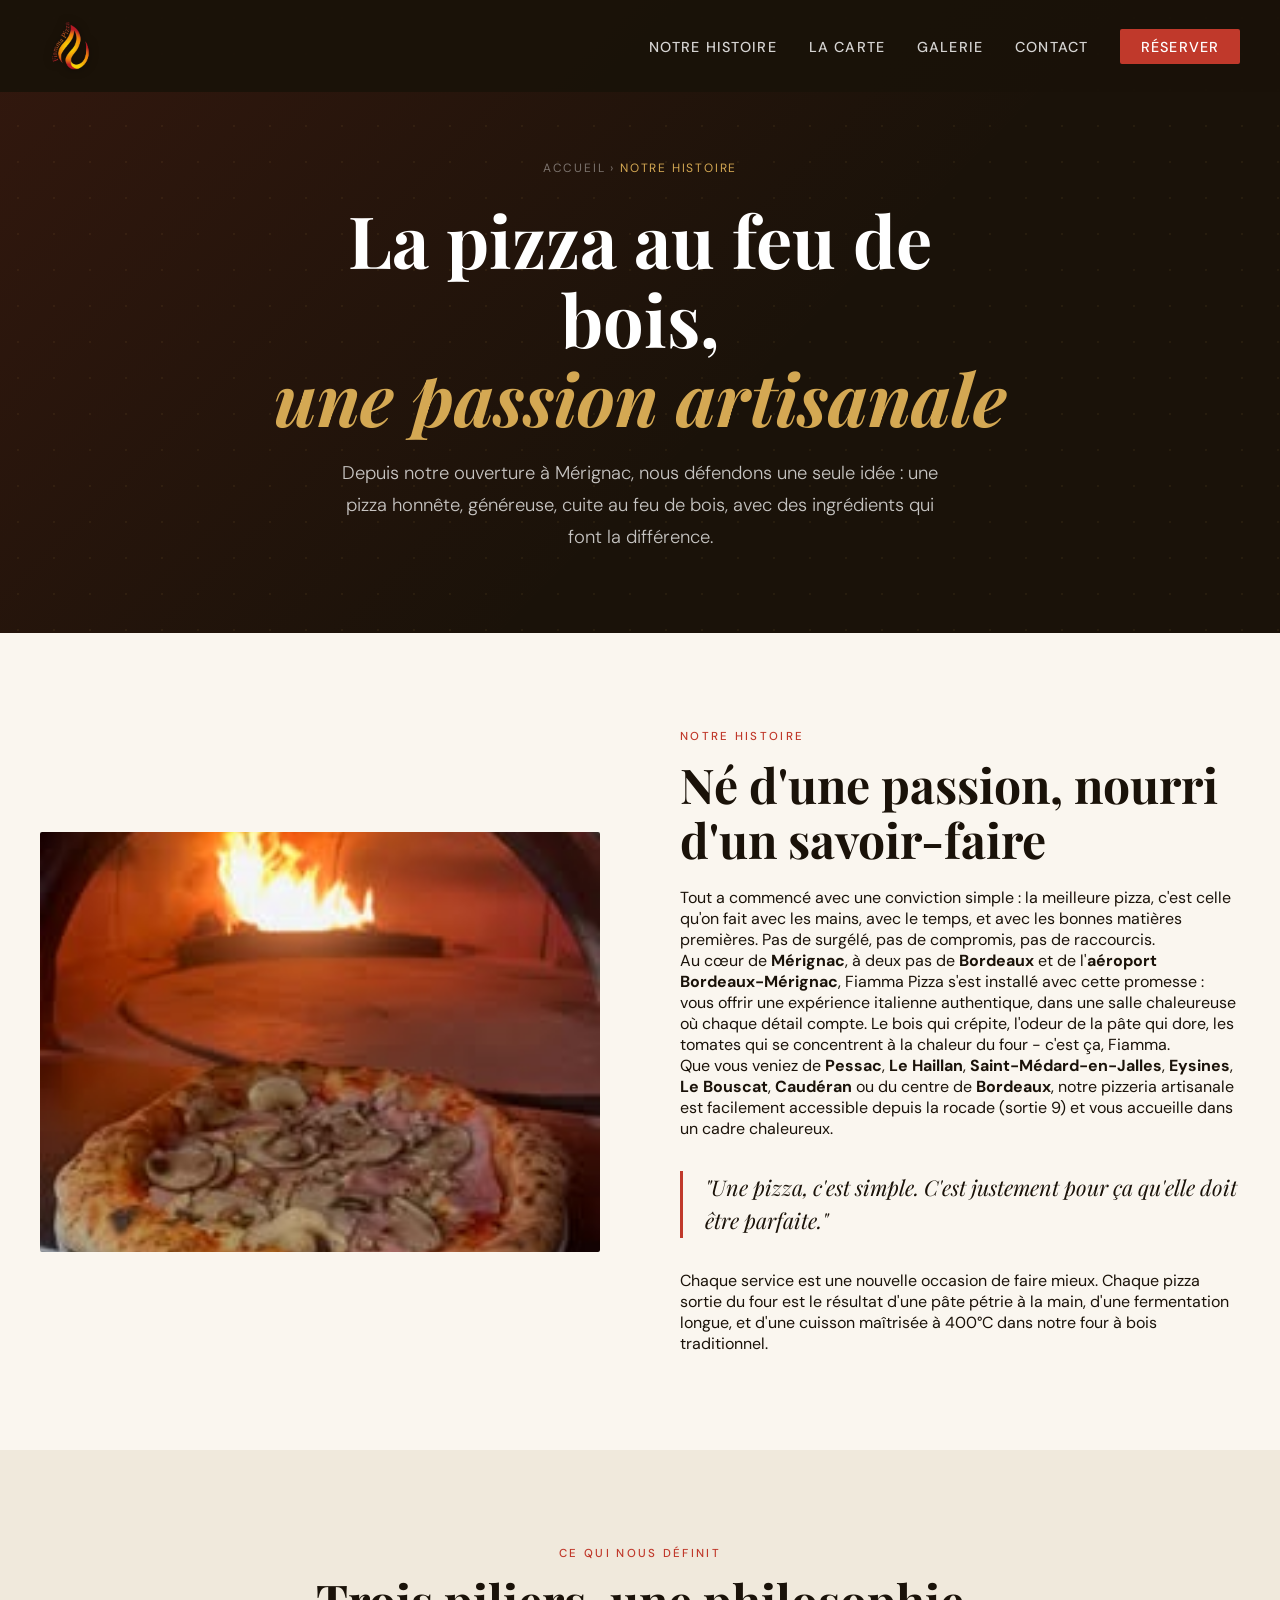
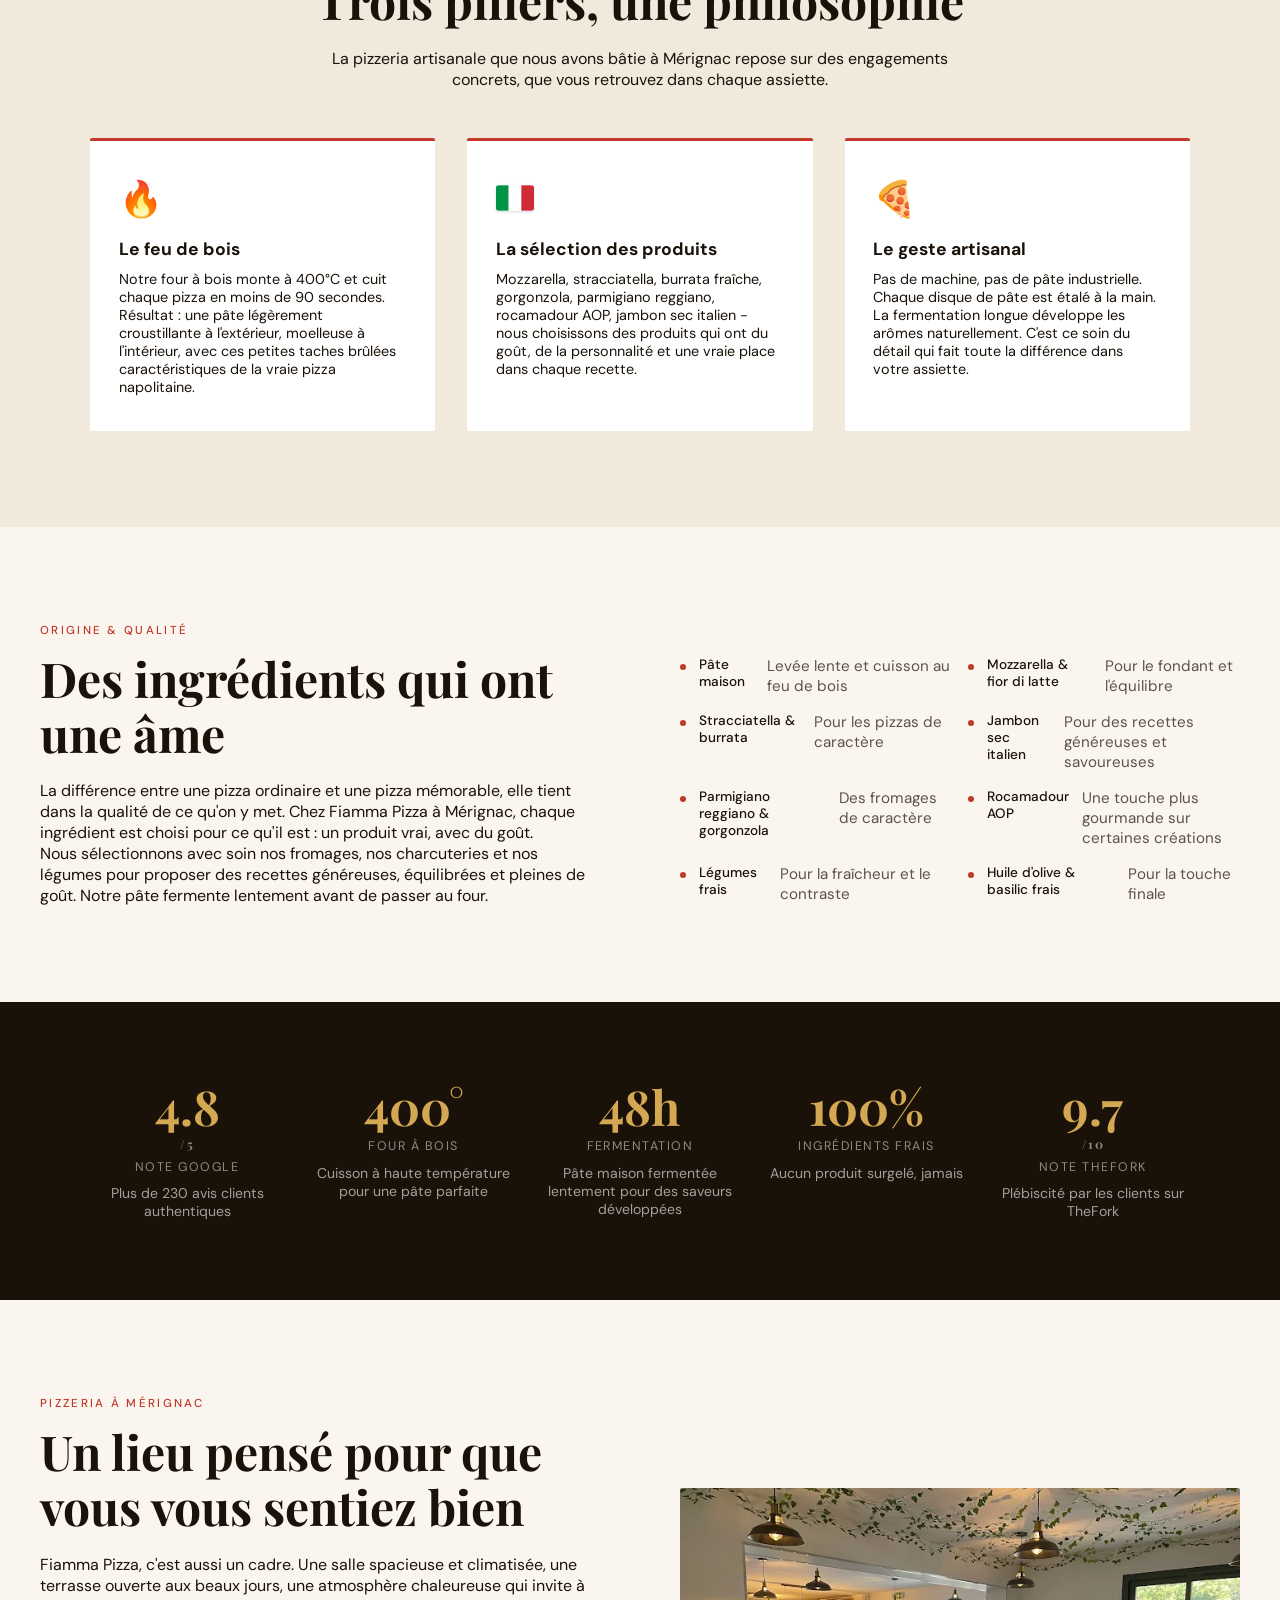
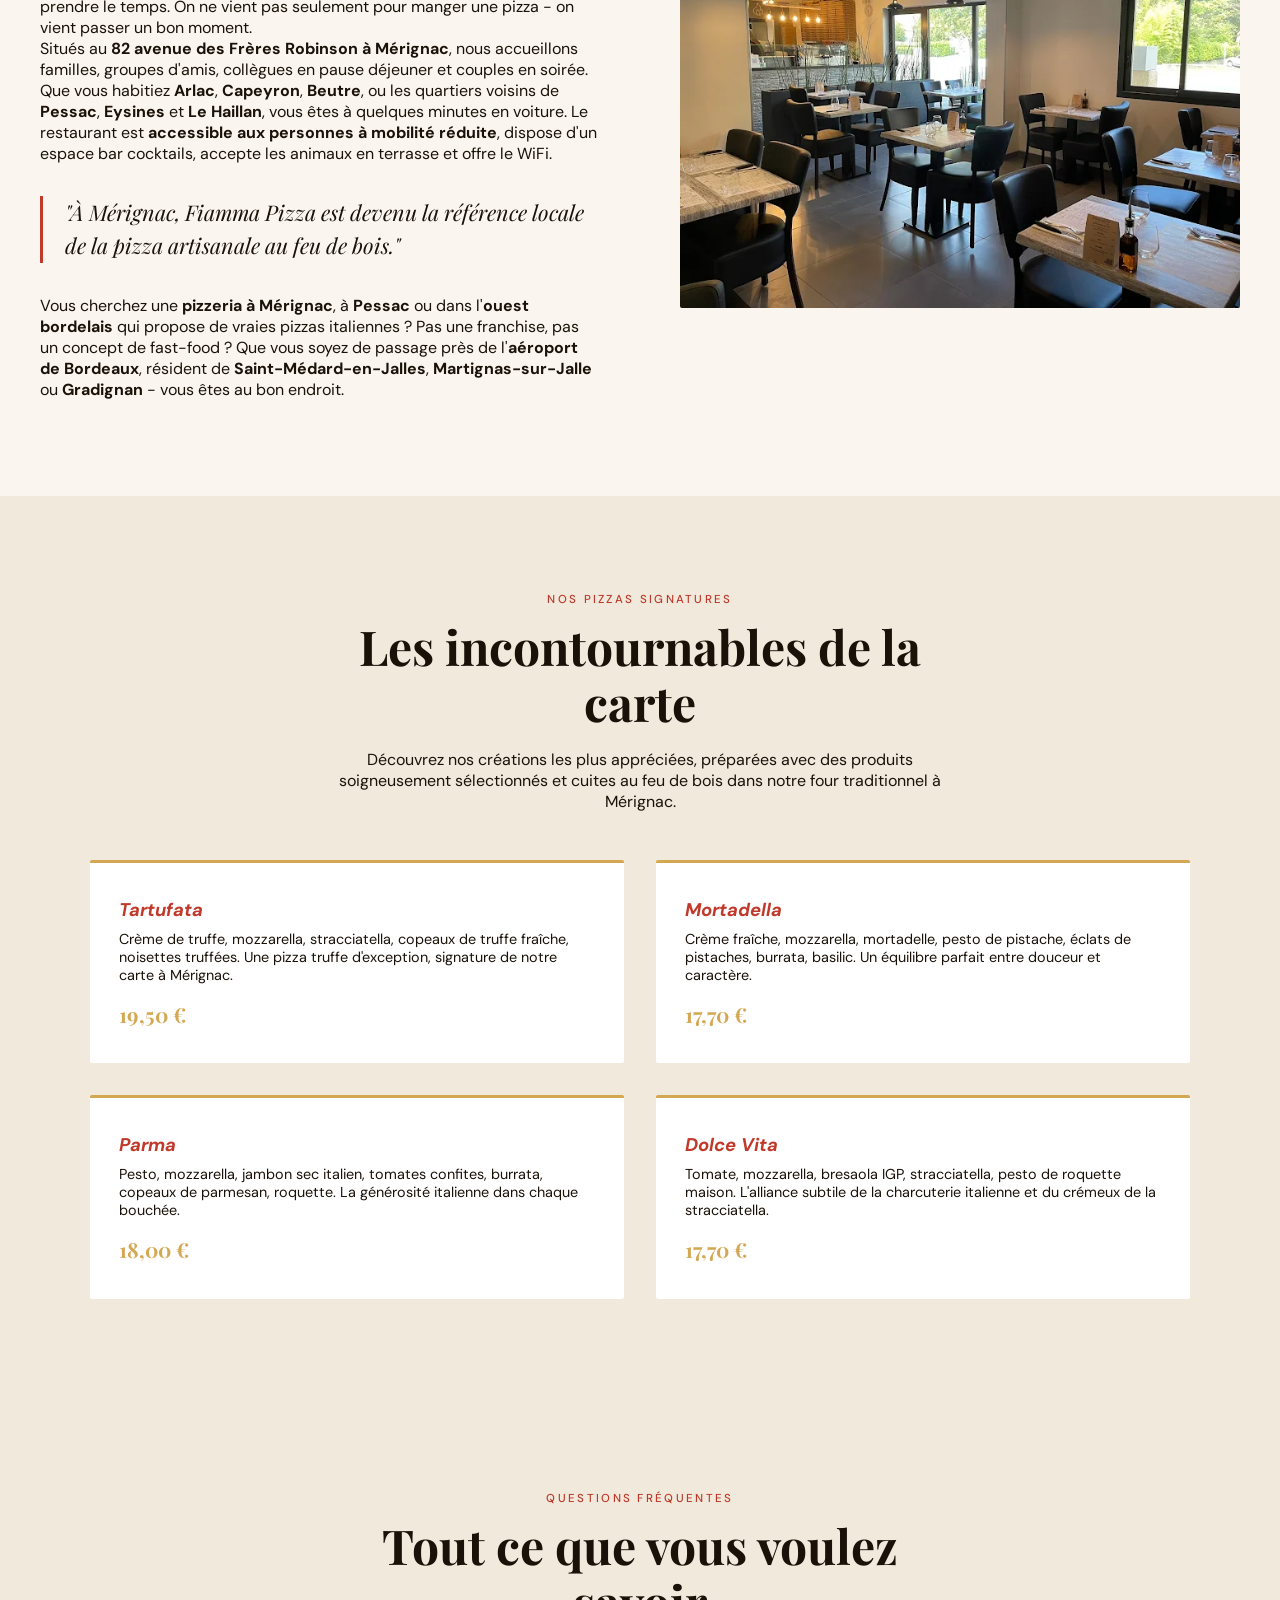
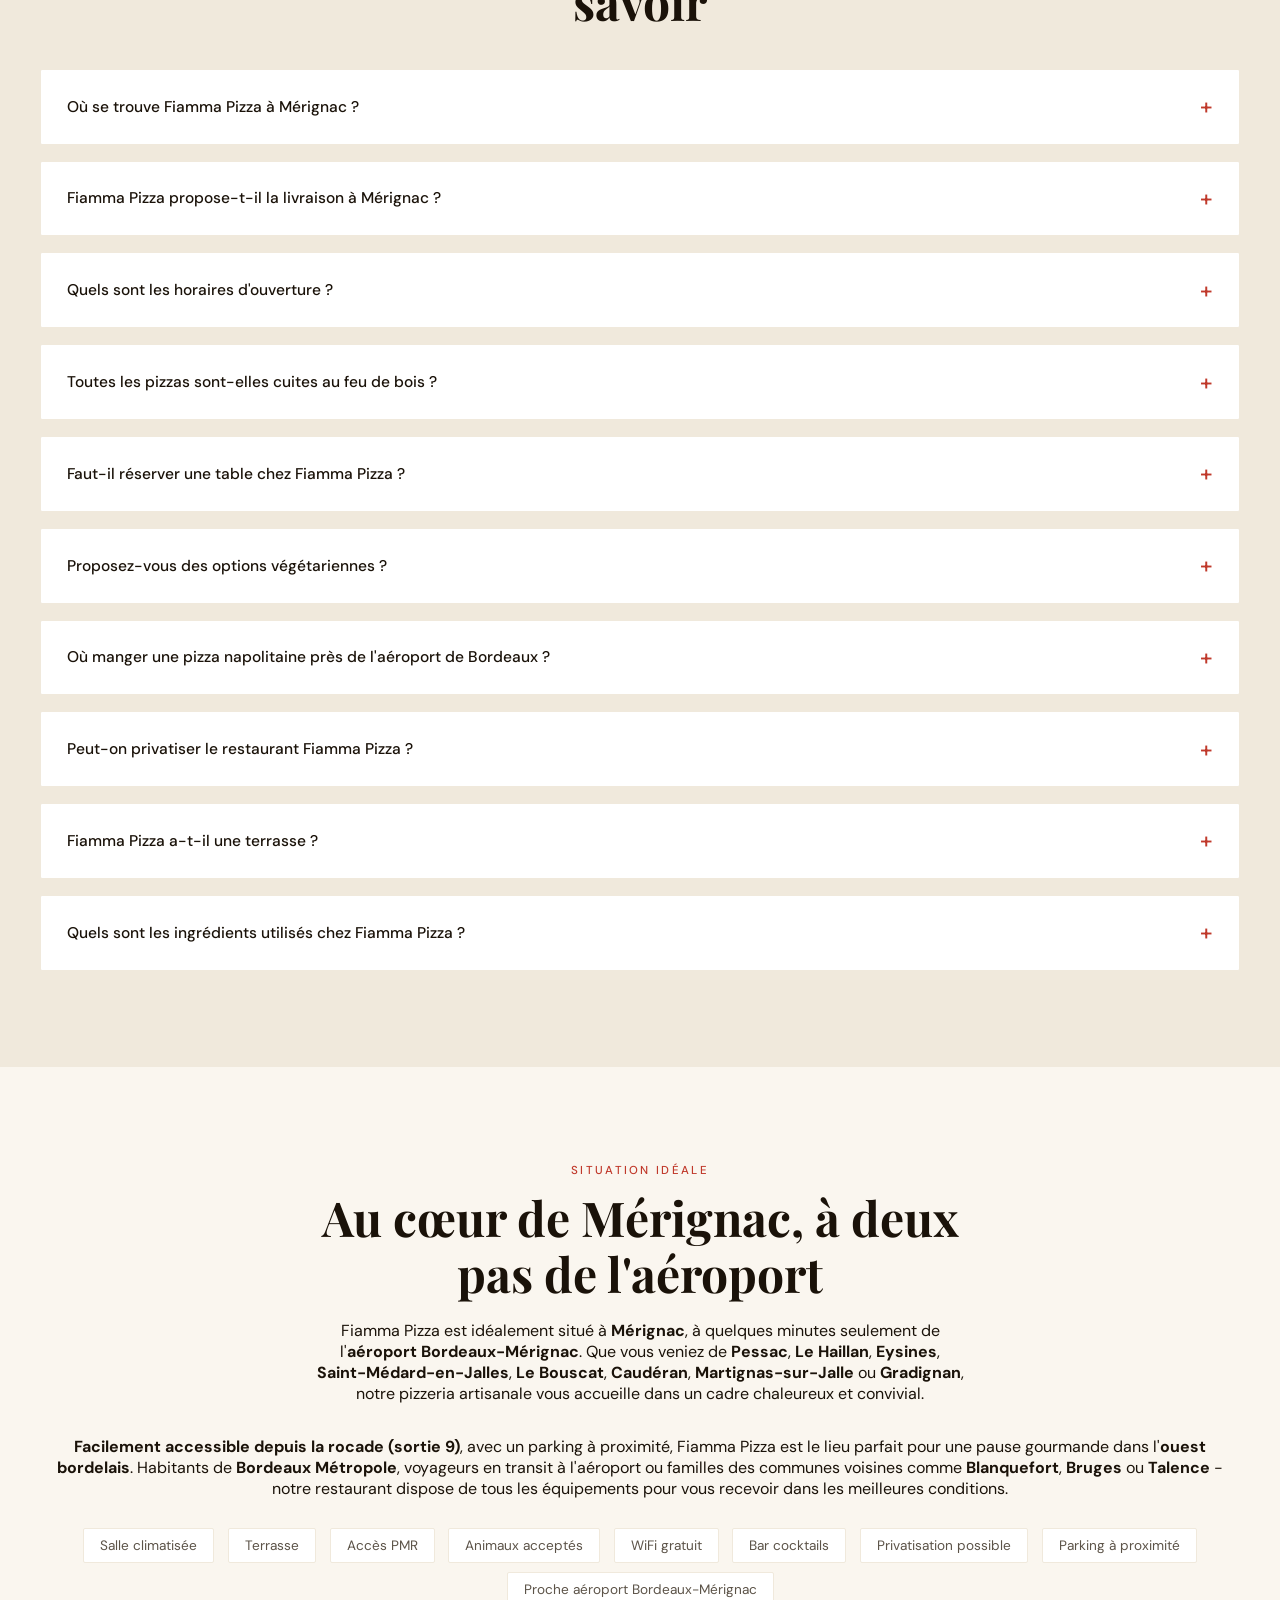
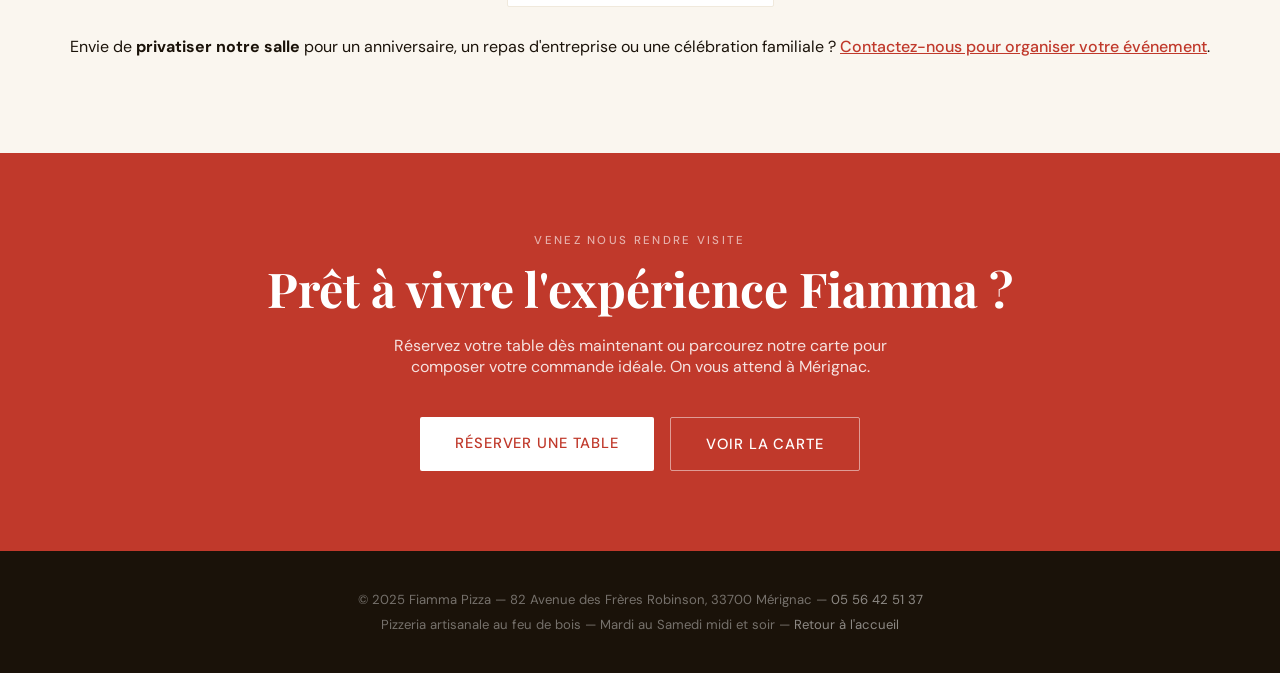
==== commit 121a3b9a: "Replace unsupported artisanal gesture emoji" ====
--- a/notre-histoire.html
+++ b/notre-histoire.html
@@ -255,7 +255,7 @@
         <p>Mozzarella, stracciatella, burrata fraîche, gorgonzola, parmigiano reggiano, rocamadour AOP, jambon sec italien&nbsp;- nous choisissons des produits qui ont du goût, de la personnalité et une vraie place dans chaque recette.</p>
       </div>
       <div class="valeur-card">
-        <span class="valeur-icon">🤌</span>
+        <span class="valeur-icon">🍕</span>
         <h3>Le geste artisanal</h3>
         <p>Pas de machine, pas de pâte industrielle. Chaque disque de pâte est étalé à la main. La fermentation longue développe les arômes naturellement. C'est ce soin du détail qui fait toute la différence dans votre assiette.</p>
       </div>
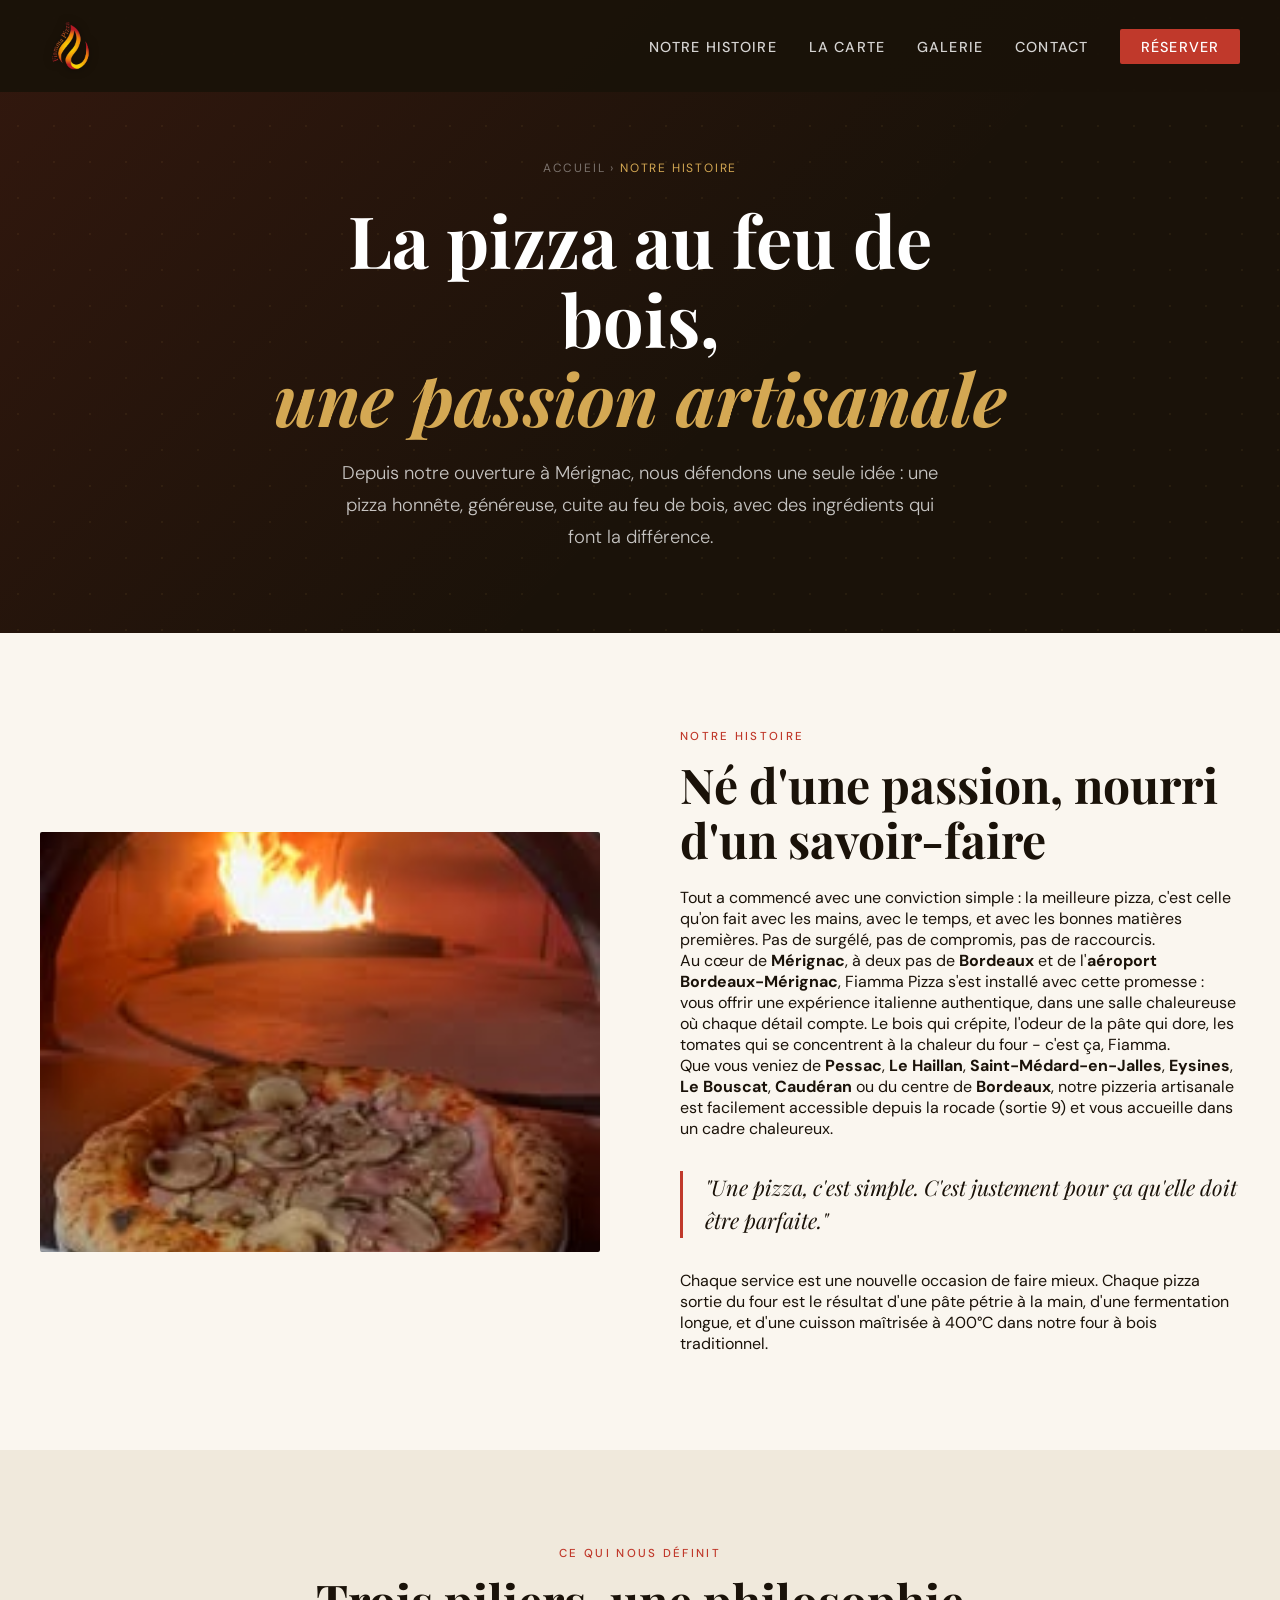
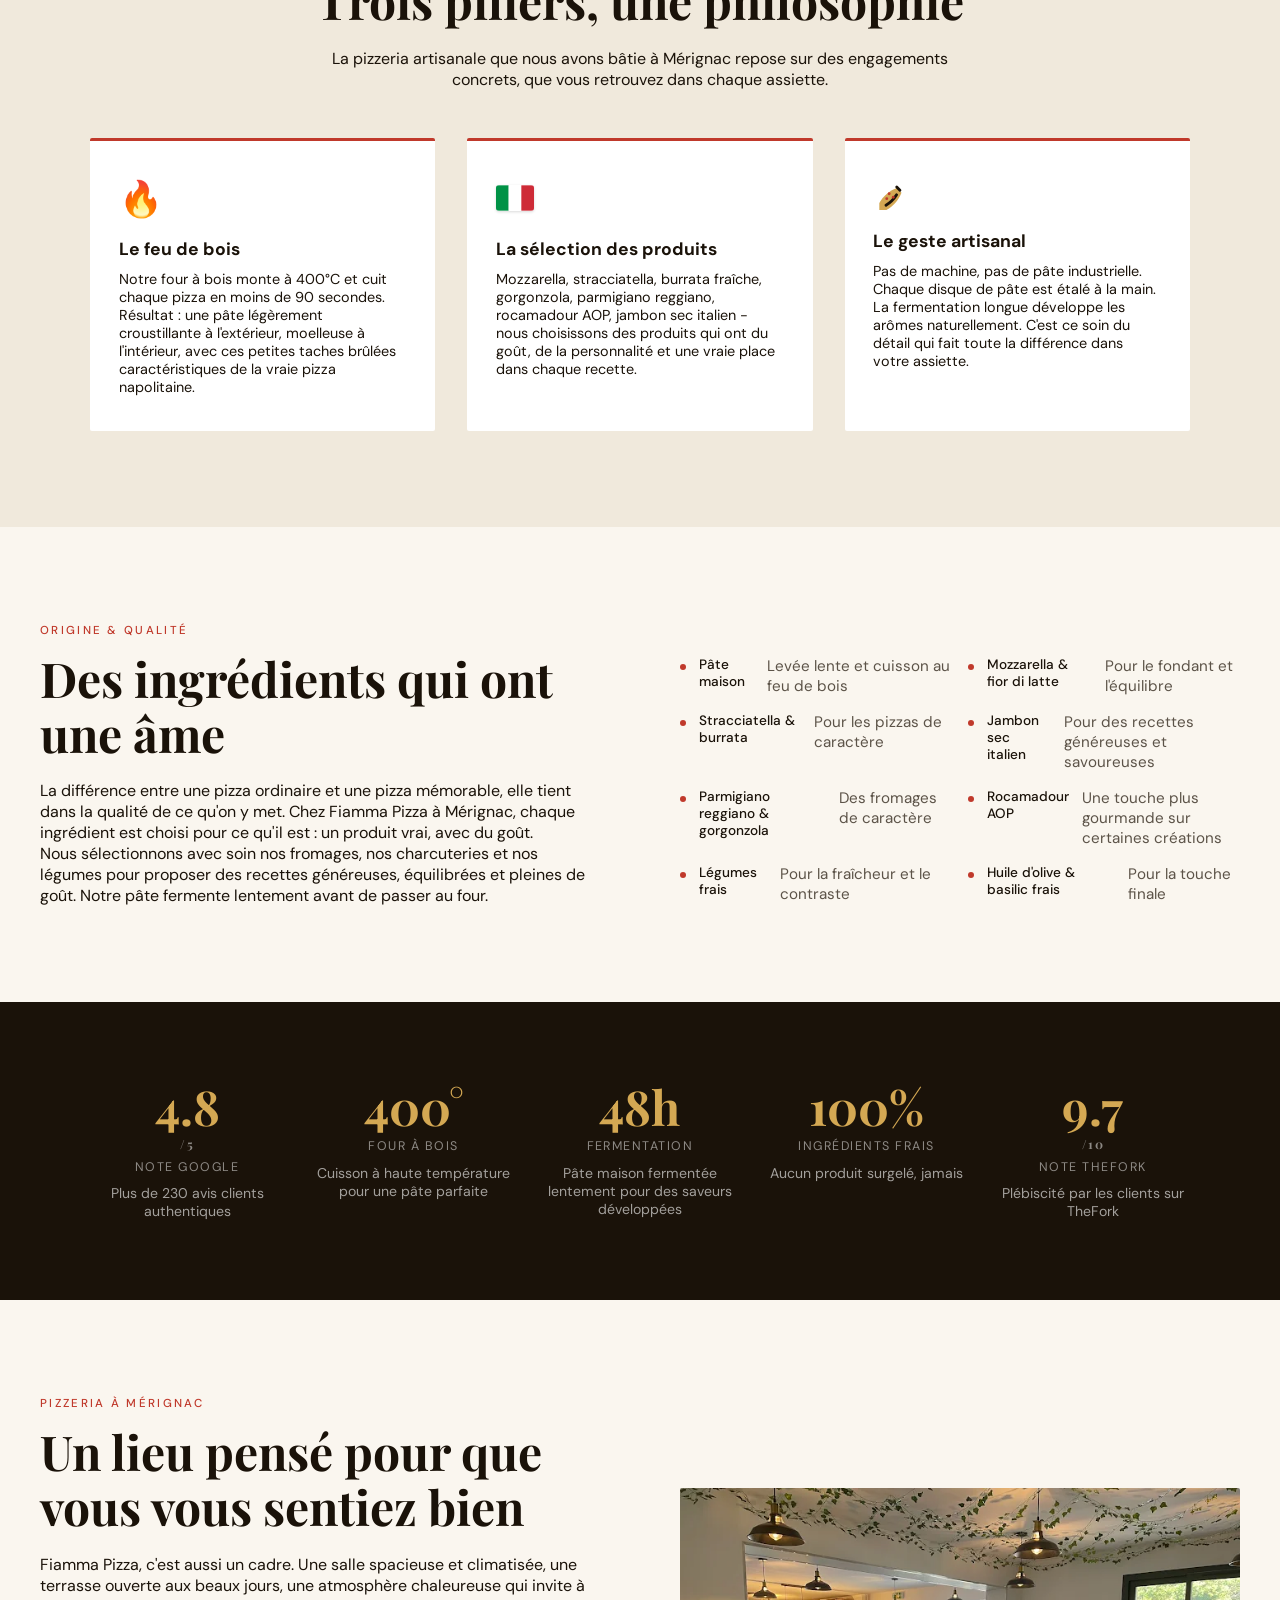
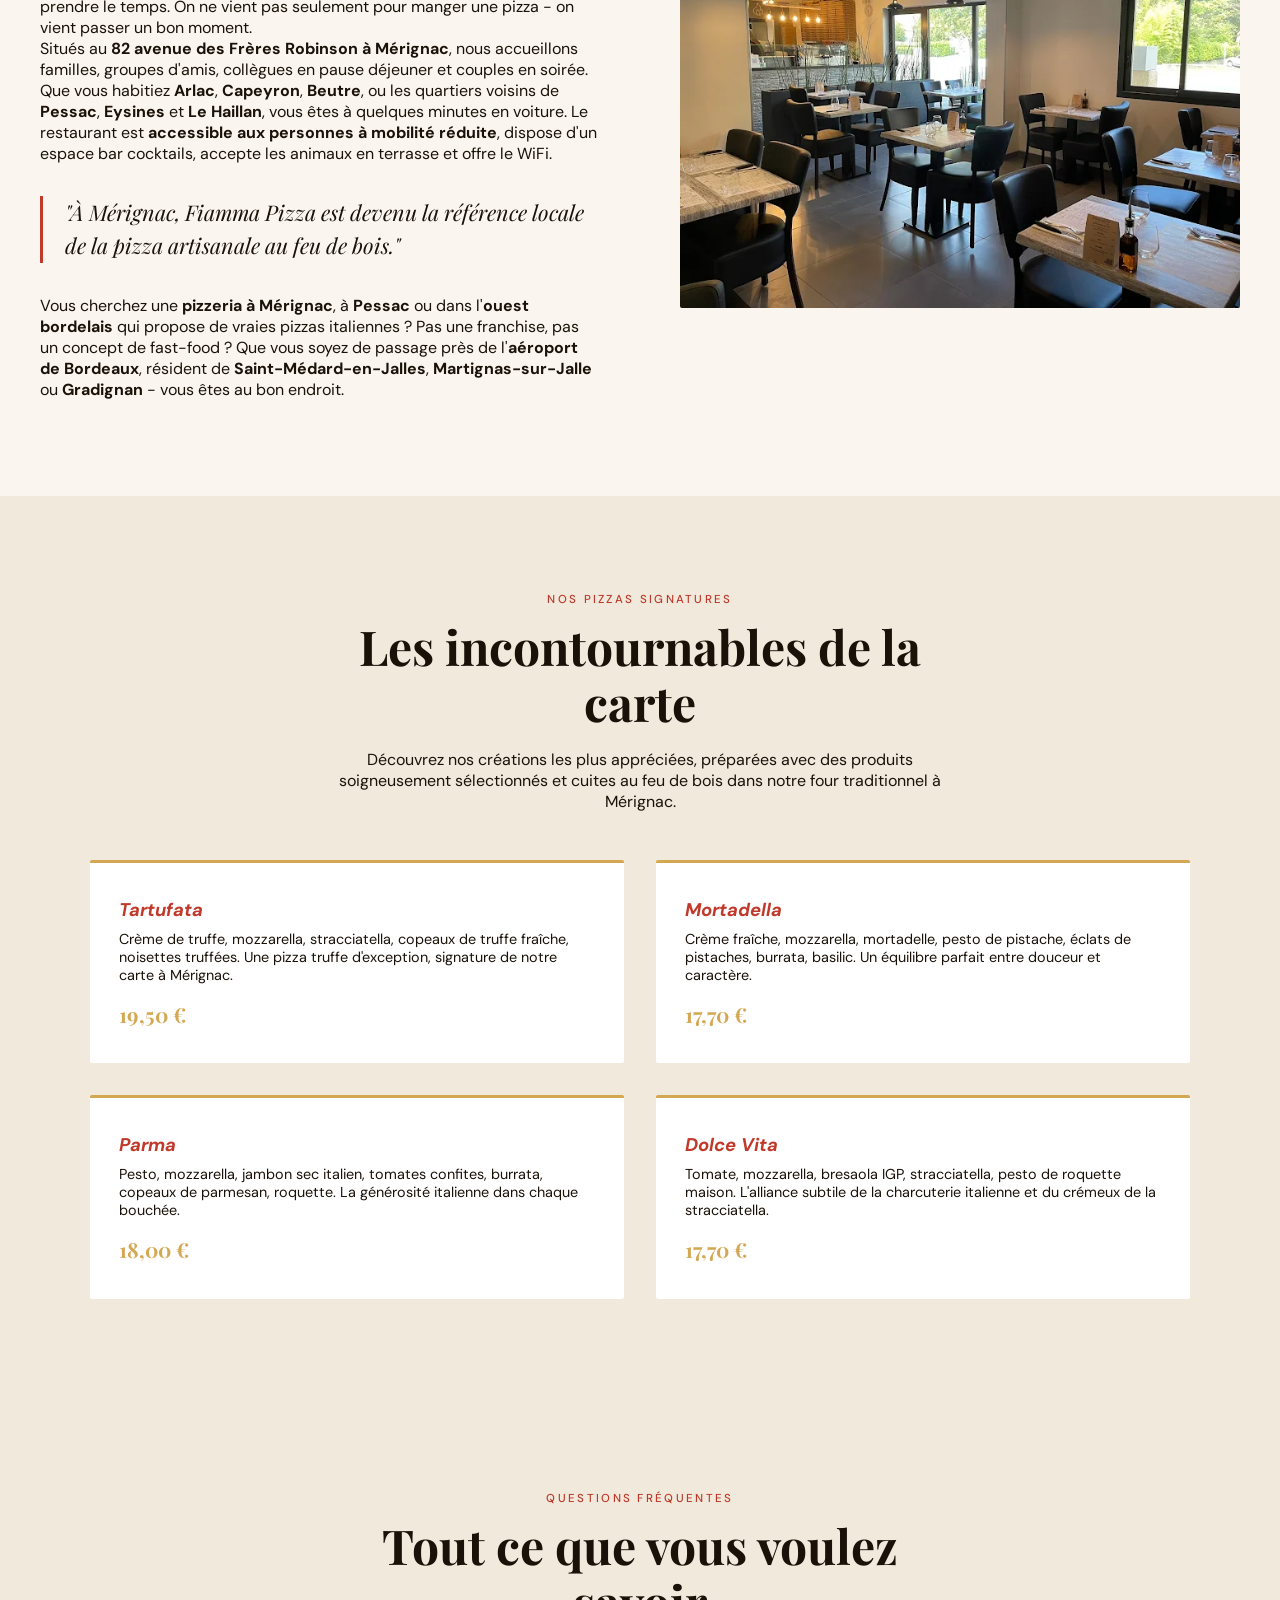
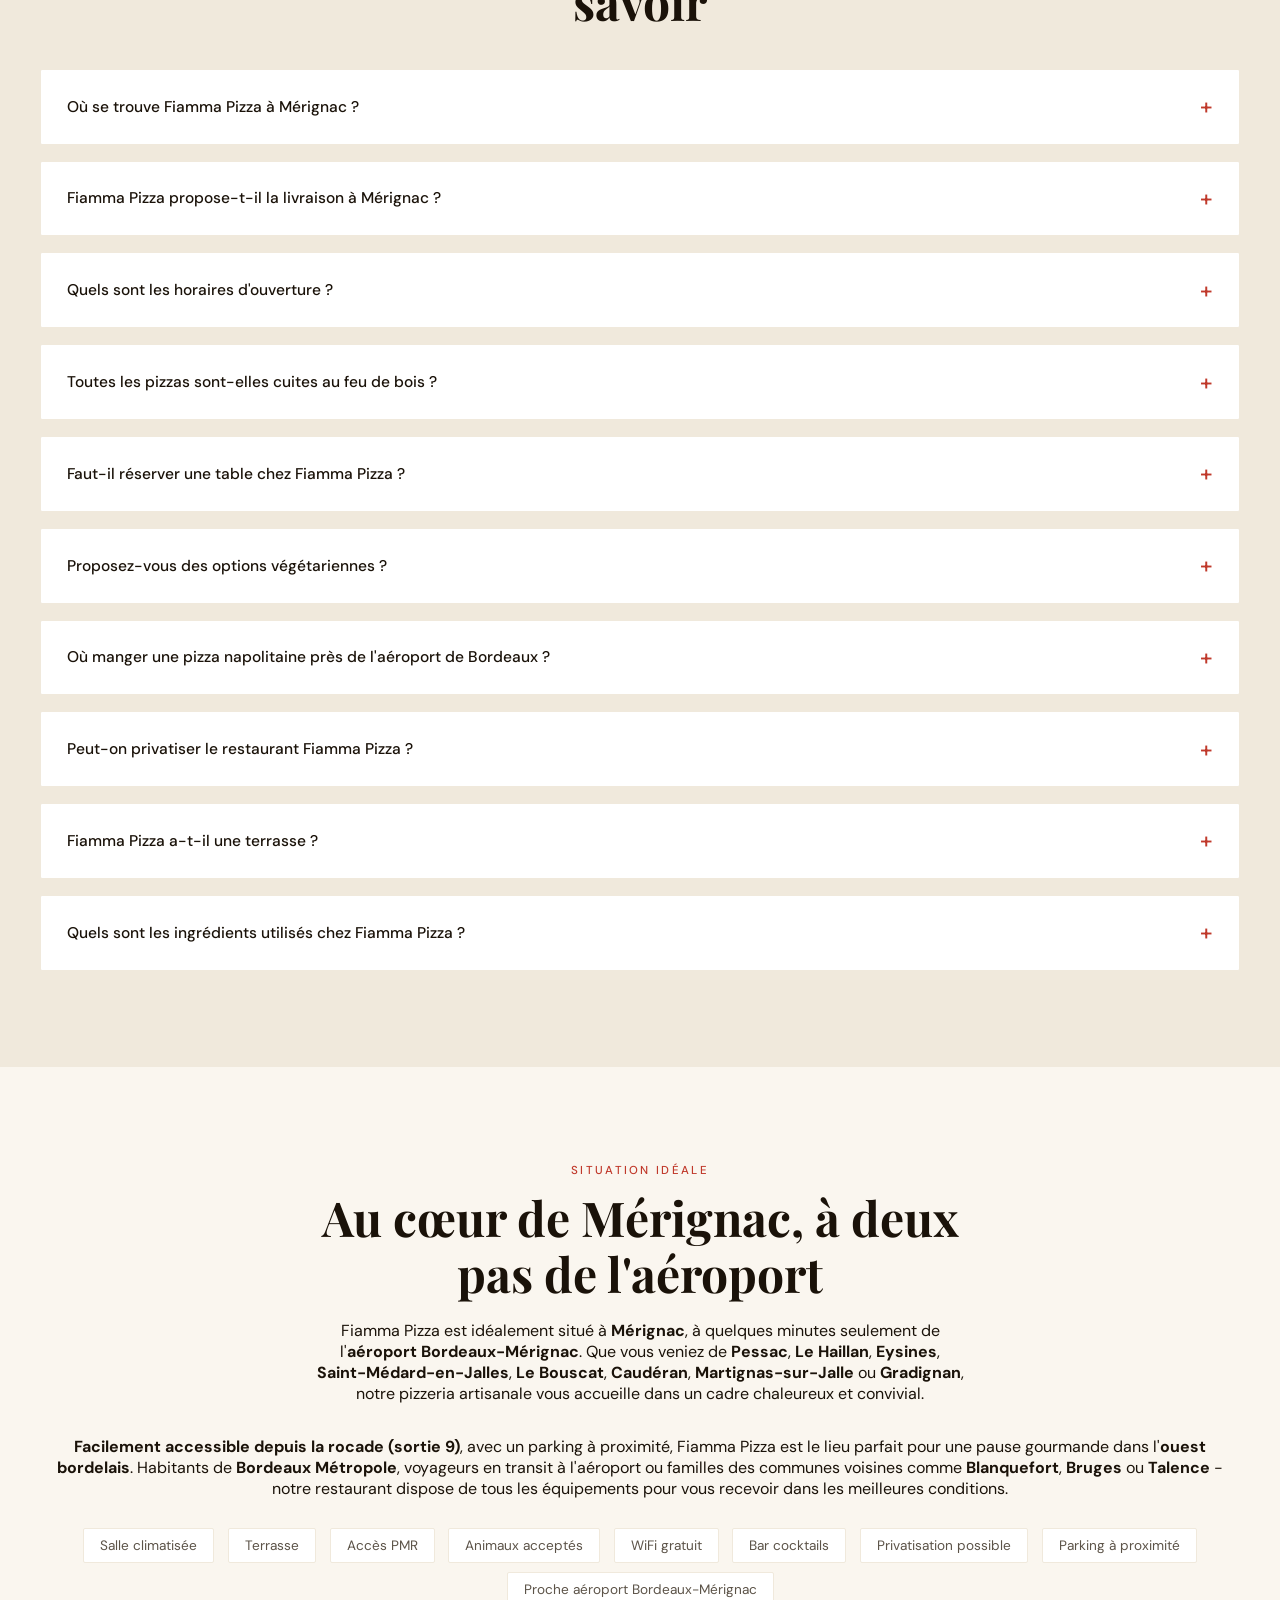
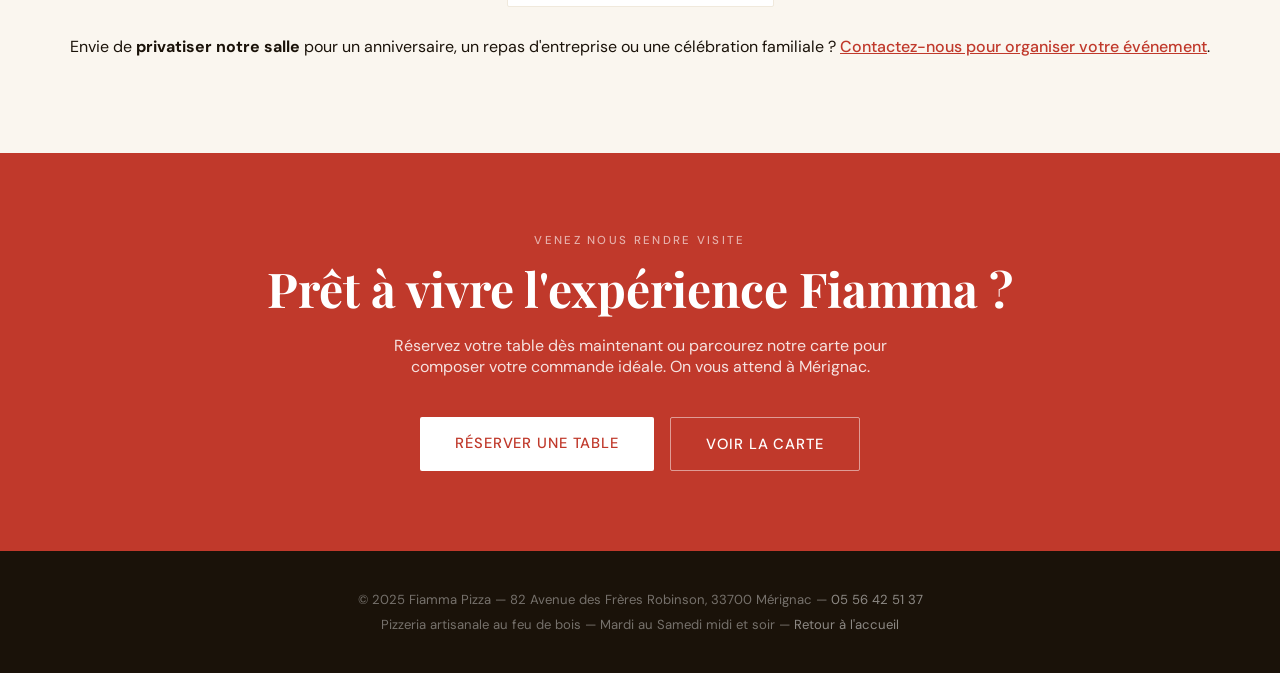
==== commit 711a6d6e: "Use reliable SVG icon for artisanal gesture card" ====
--- a/notre-histoire.html
+++ b/notre-histoire.html
@@ -255,7 +255,7 @@
         <p>Mozzarella, stracciatella, burrata fraîche, gorgonzola, parmigiano reggiano, rocamadour AOP, jambon sec italien&nbsp;- nous choisissons des produits qui ont du goût, de la personnalité et une vraie place dans chaque recette.</p>
       </div>
       <div class="valeur-card">
-        <span class="valeur-icon">🍕</span>
+        <span class="valeur-icon" aria-hidden="true"><svg width="38" height="38" viewBox="0 0 24 24" fill="none" xmlns="http://www.w3.org/2000/svg" style="display:block"><path d="M4 17c2.5-4.5 6.2-7.7 11-9.5l3 3c-1.9 4.7-5.1 8.4-9.5 11H4v-4.5Z" fill="#D4A853"/><path d="M15 7l2 2" stroke="#1A1209" stroke-width="1.8" stroke-linecap="round"/><path d="M8.2 18.5c2.7-1.6 5-3.9 6.7-6.6" stroke="#1A1209" stroke-width="1.8" stroke-linecap="round"/><circle cx="10.2" cy="11.2" r="0.9" fill="#C0392B"/><circle cx="12.8" cy="13.4" r="0.9" fill="#C0392B"/><circle cx="8.7" cy="14.3" r="0.9" fill="#C0392B"/></svg></span>
         <h3>Le geste artisanal</h3>
         <p>Pas de machine, pas de pâte industrielle. Chaque disque de pâte est étalé à la main. La fermentation longue développe les arômes naturellement. C'est ce soin du détail qui fait toute la différence dans votre assiette.</p>
       </div>
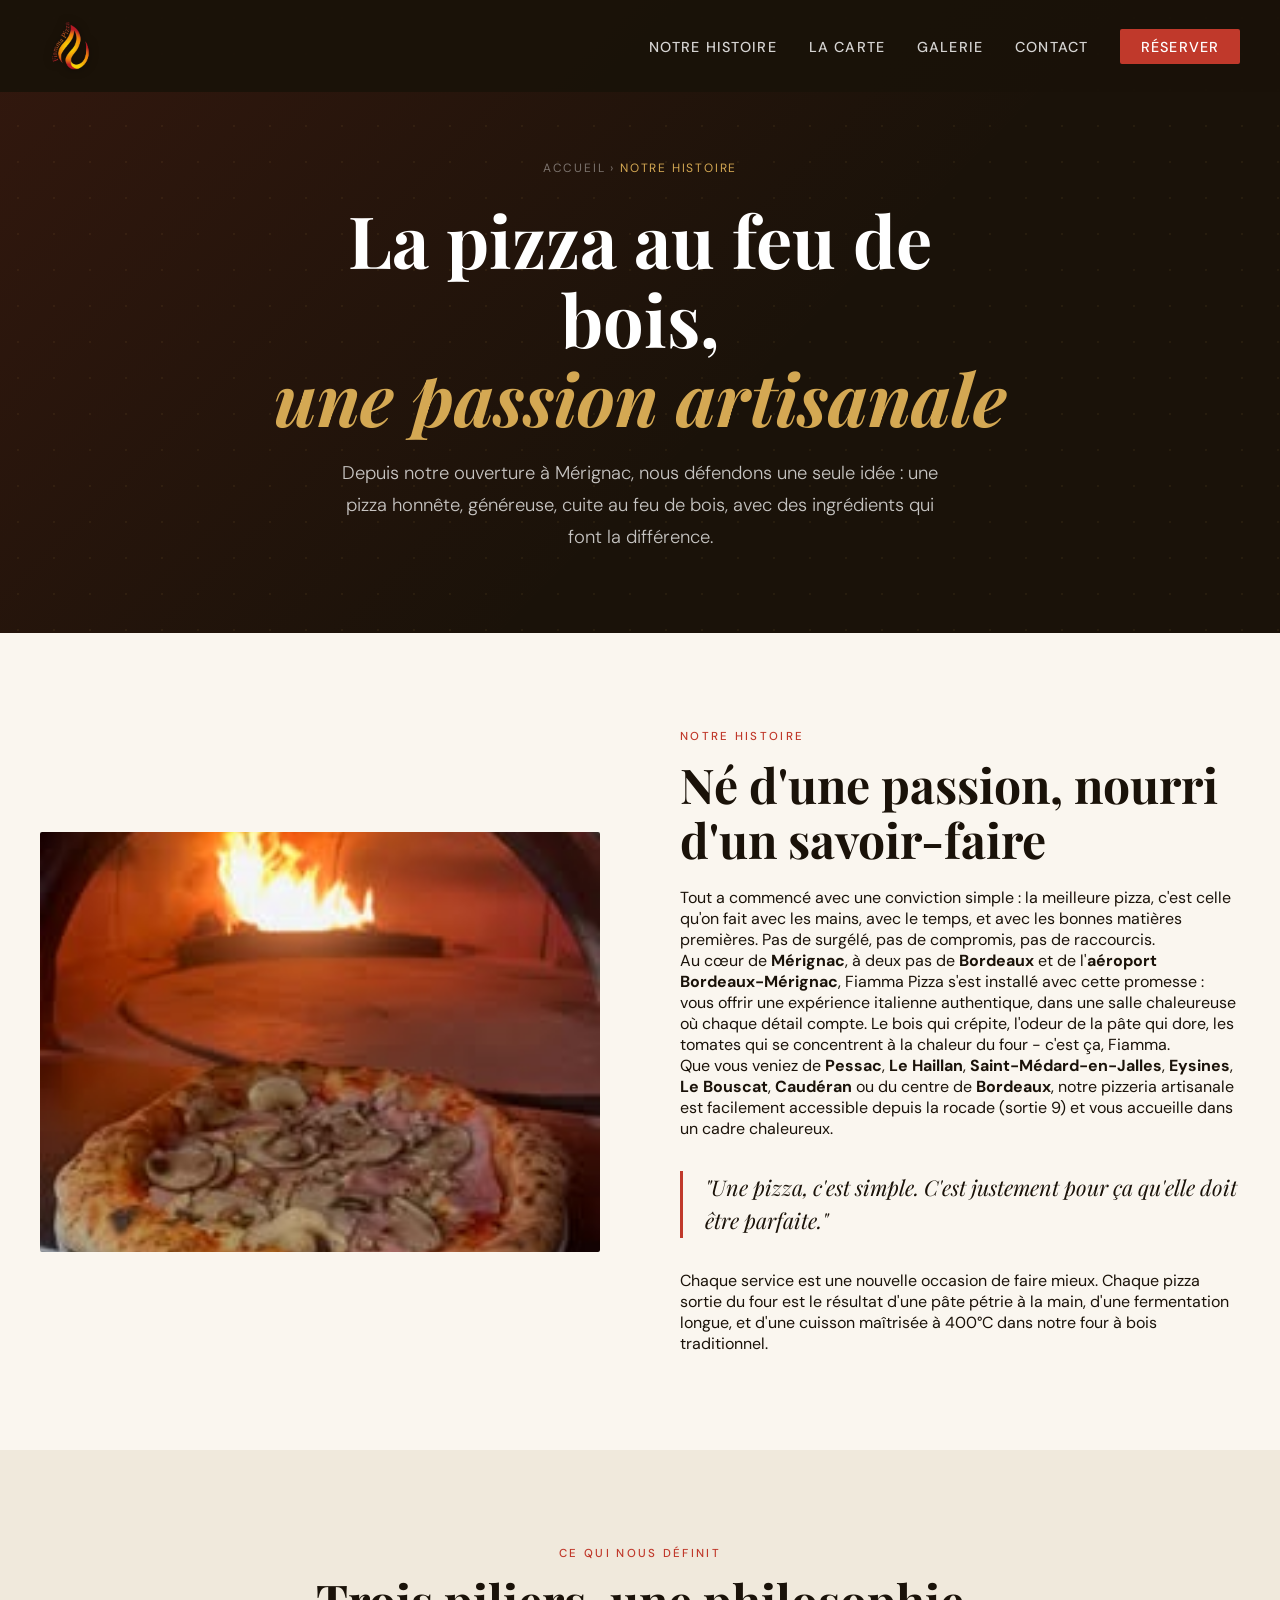
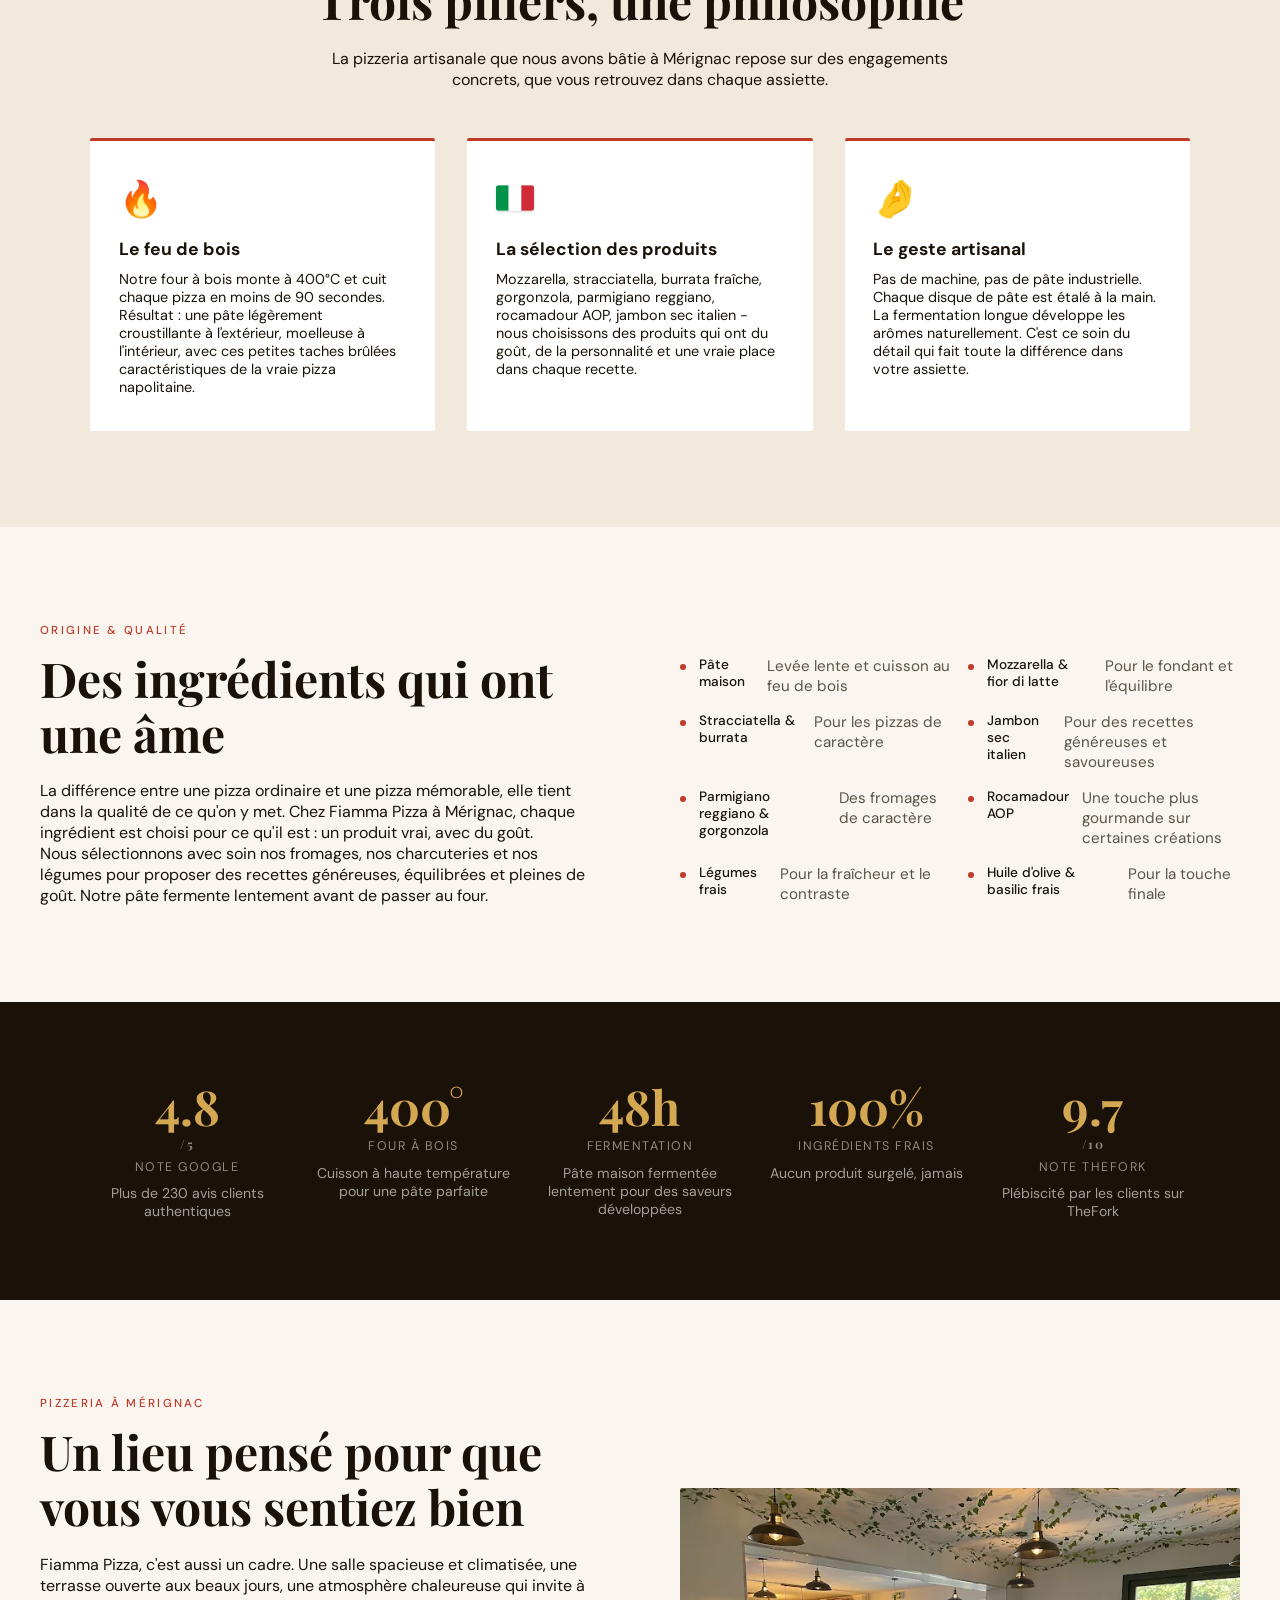
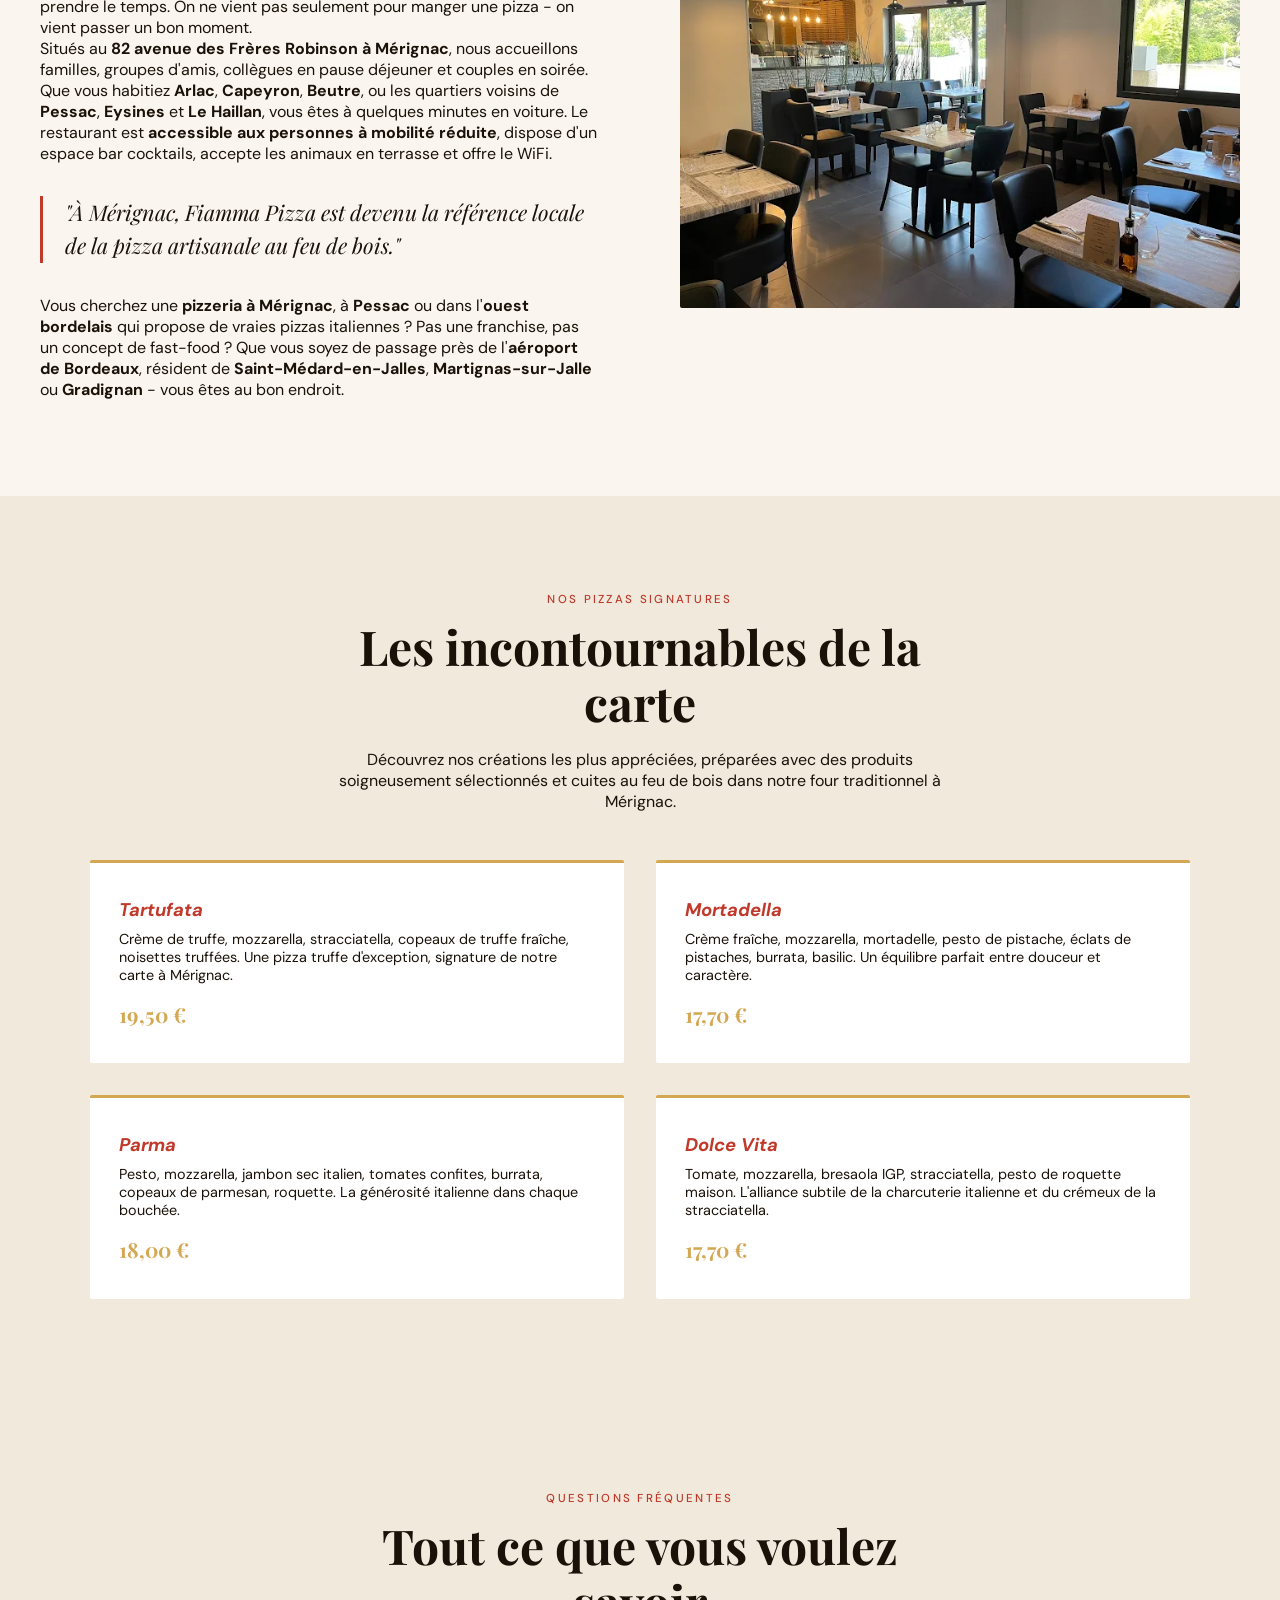
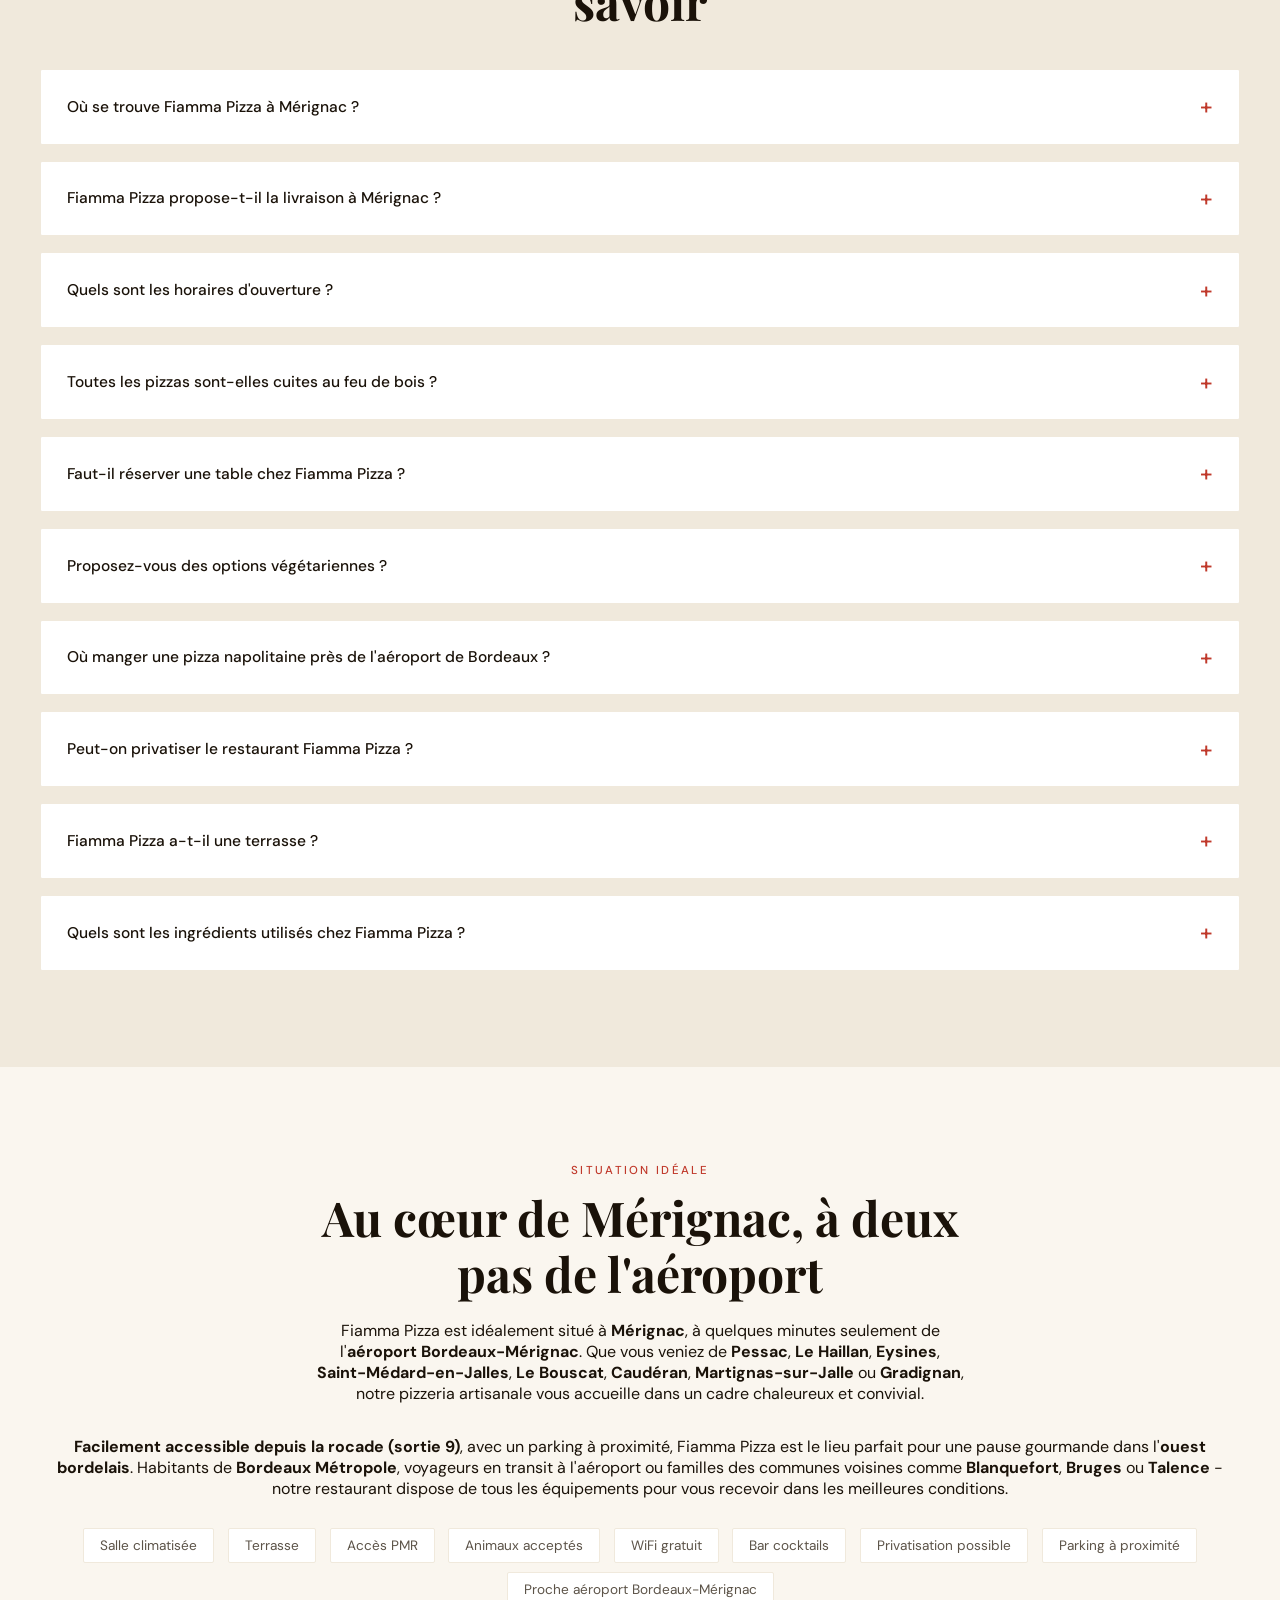
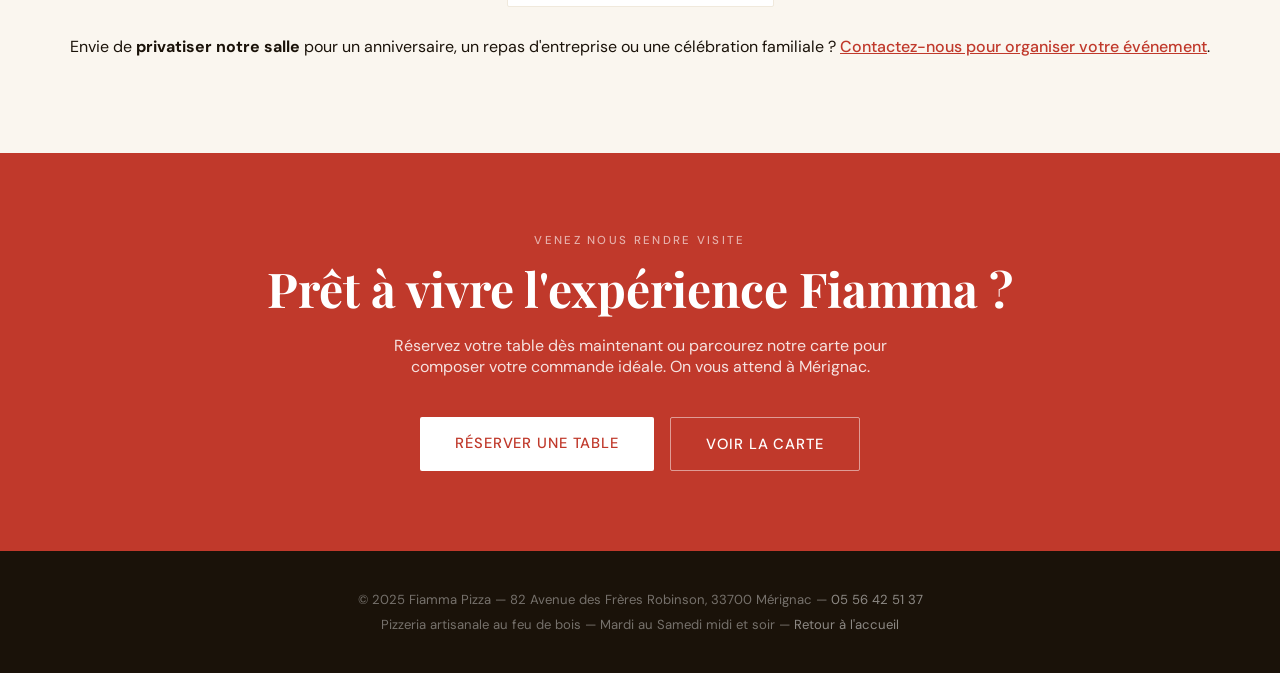
==== commit 27ee5fa0: "Restore artisanal gesture emoji" ====
--- a/notre-histoire.html
+++ b/notre-histoire.html
@@ -255,7 +255,7 @@
         <p>Mozzarella, stracciatella, burrata fraîche, gorgonzola, parmigiano reggiano, rocamadour AOP, jambon sec italien&nbsp;- nous choisissons des produits qui ont du goût, de la personnalité et une vraie place dans chaque recette.</p>
       </div>
       <div class="valeur-card">
-        <span class="valeur-icon" aria-hidden="true"><svg width="38" height="38" viewBox="0 0 24 24" fill="none" xmlns="http://www.w3.org/2000/svg" style="display:block"><path d="M4 17c2.5-4.5 6.2-7.7 11-9.5l3 3c-1.9 4.7-5.1 8.4-9.5 11H4v-4.5Z" fill="#D4A853"/><path d="M15 7l2 2" stroke="#1A1209" stroke-width="1.8" stroke-linecap="round"/><path d="M8.2 18.5c2.7-1.6 5-3.9 6.7-6.6" stroke="#1A1209" stroke-width="1.8" stroke-linecap="round"/><circle cx="10.2" cy="11.2" r="0.9" fill="#C0392B"/><circle cx="12.8" cy="13.4" r="0.9" fill="#C0392B"/><circle cx="8.7" cy="14.3" r="0.9" fill="#C0392B"/></svg></span>
+        <span class="valeur-icon">🤌</span>
         <h3>Le geste artisanal</h3>
         <p>Pas de machine, pas de pâte industrielle. Chaque disque de pâte est étalé à la main. La fermentation longue développe les arômes naturellement. C'est ce soin du détail qui fait toute la différence dans votre assiette.</p>
       </div>
--- a/css/style.css
+++ b/css/style.css
@@ -1046,6 +1046,7 @@
   font-weight: 500;
   letter-spacing: 0.04em;
   opacity: 0.92;
+  white-space: nowrap;
 }
 
 .btn-commander-restaurant:hover {
@@ -1237,6 +1238,11 @@
     padding: 3.5rem 1.5rem 3rem;
   }
 
+  .btn-commander-subline {
+    font-size: 0.82rem;
+    letter-spacing: 0.02em;
+  }
+
   .boissons-grid {
     grid-template-columns: 1fr;
   }
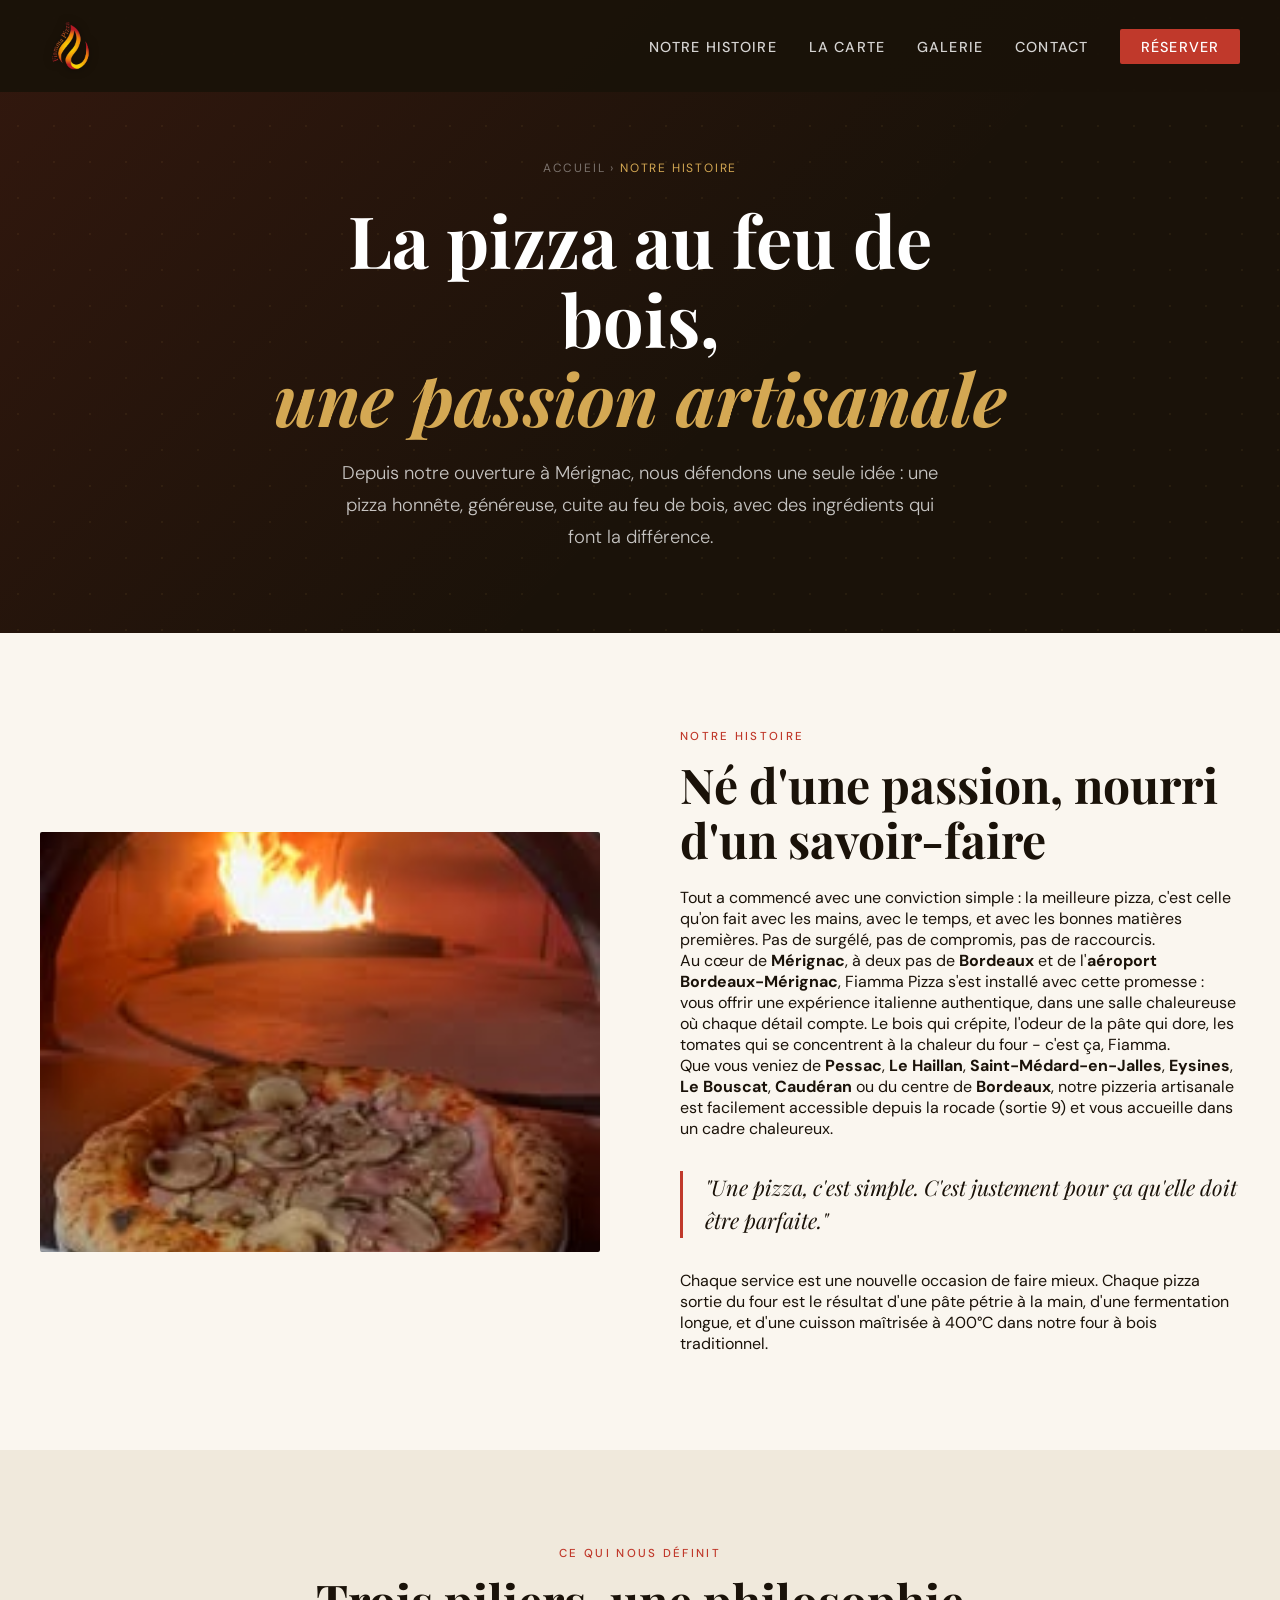
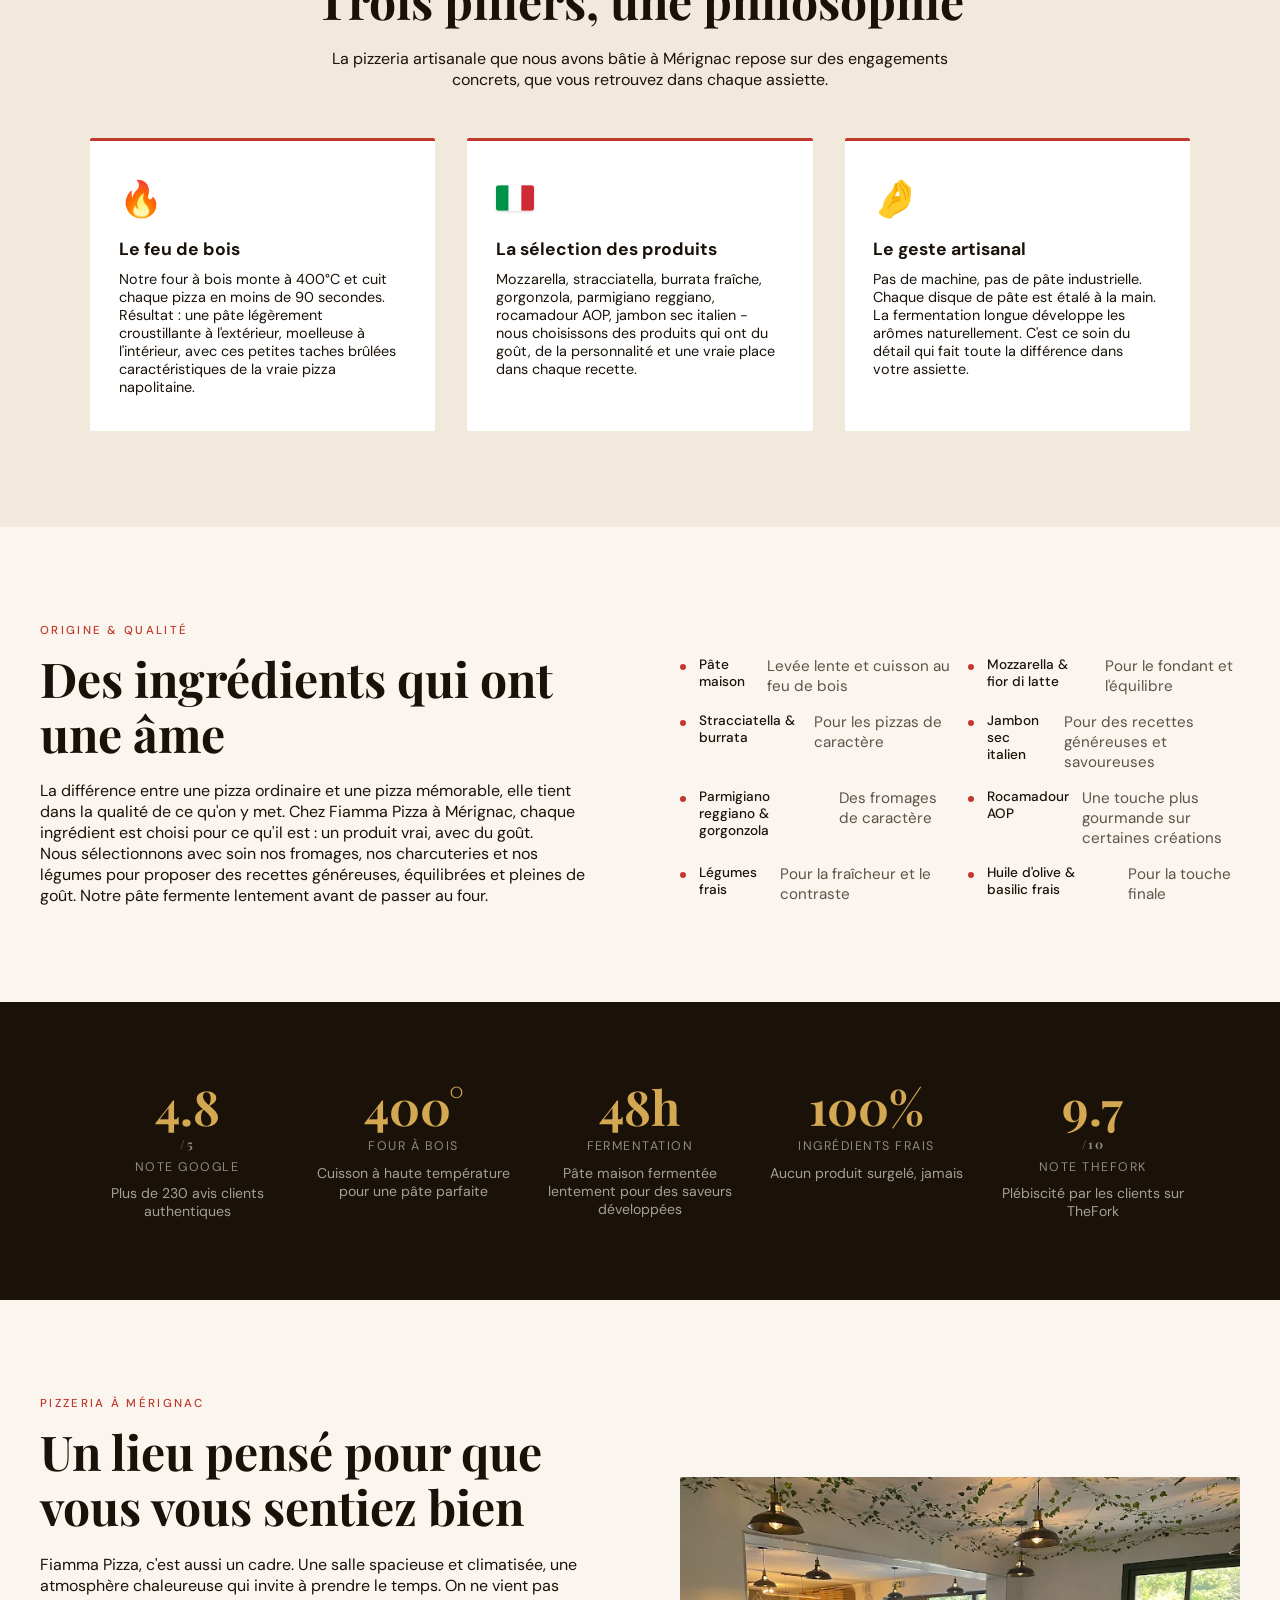
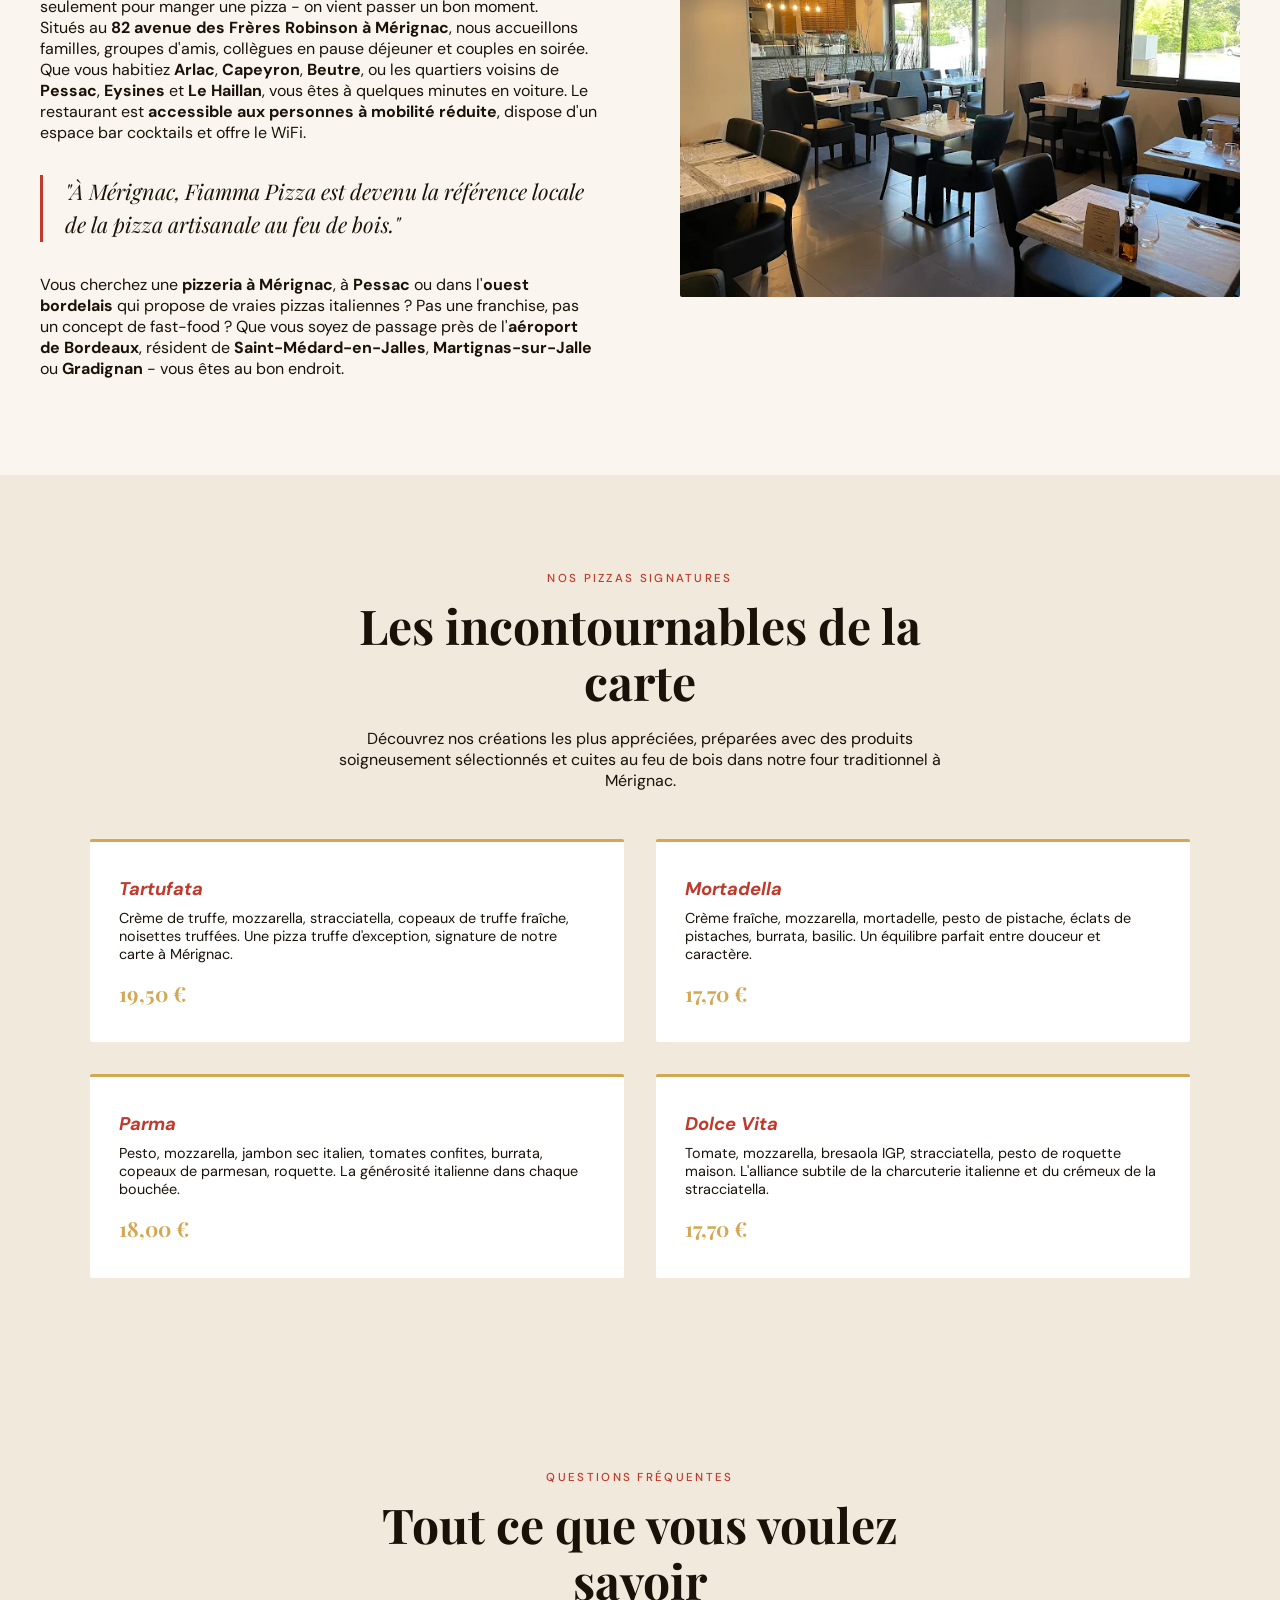
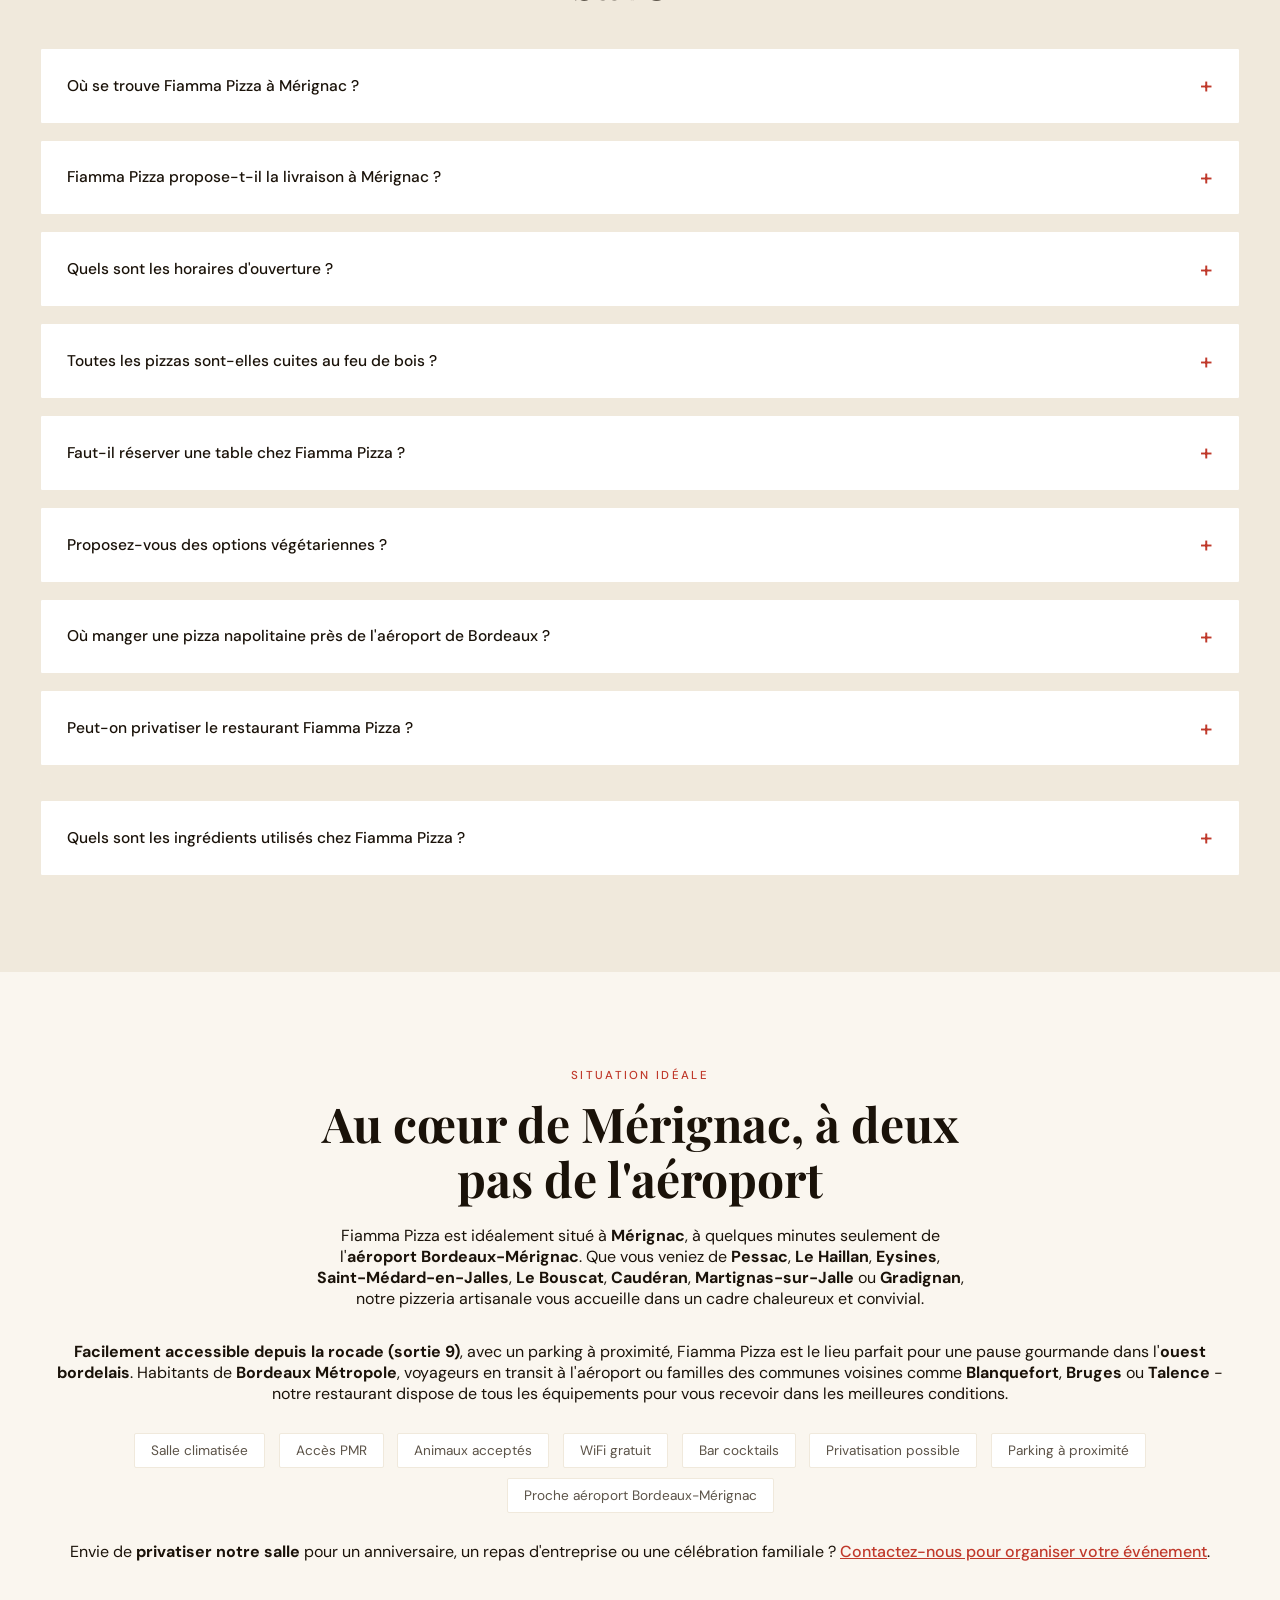
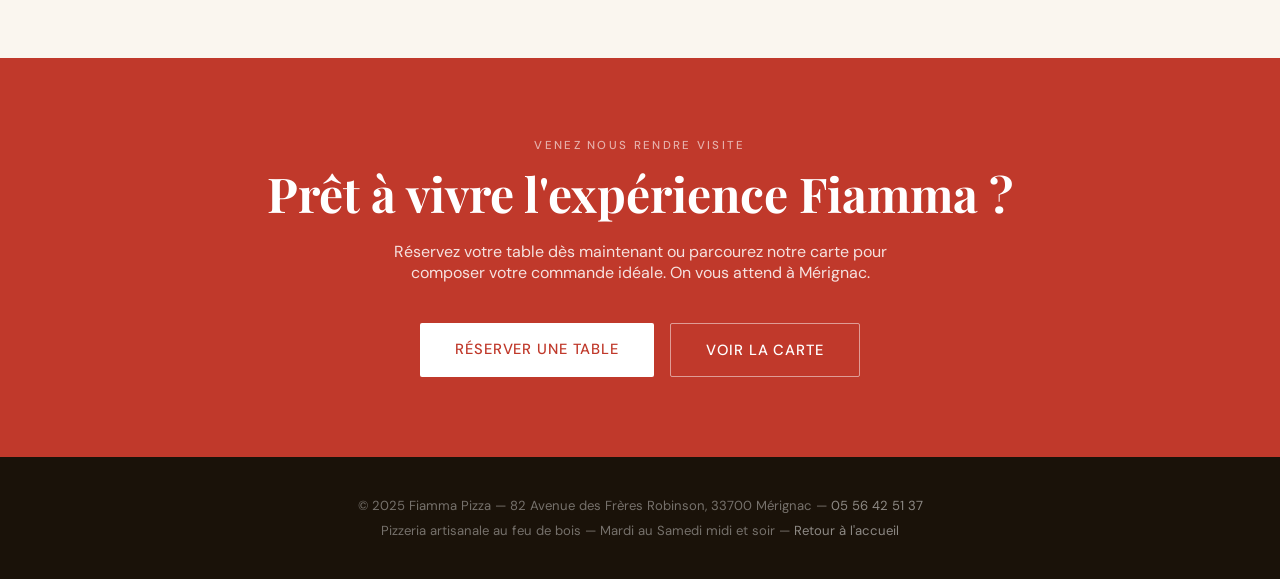
==== commit 1b53225d: "Remove unsupported terrace mentions" ====
--- a/notre-histoire.html
+++ b/notre-histoire.html
@@ -7,7 +7,7 @@
   <!-- SEO META -->
   <title>Notre Histoire | Fiamma Pizza - Pizzeria Artisanale au Feu de Bois à Mérignac</title>
   <meta name="description" content="Découvrez l'histoire de Fiamma Pizza, pizzeria artisanale au feu de bois à Mérignac (Bordeaux). Produits frais, pâte maison et four à bois traditionnel. Note 4.8/5 Google, 9.7/10 TheFork. Proche aéroport Bordeaux." />
-  <meta name="keywords" content="pizza Mérignac, pizzeria Mérignac, pizza feu de bois Mérignac, restaurant italien Mérignac, pizzeria artisanale Bordeaux, meilleure pizza Bordeaux, pizza maison Mérignac, pizza napolitaine Mérignac, meilleure pizza Mérignac, pizza livraison Mérignac, pizzeria près aéroport Bordeaux, pizza burrata Mérignac, pizza truffe Bordeaux, pizzeria privatisable Mérignac, pizza salle climatisée Mérignac, pizzeria terrasse Mérignac" />
+  <meta name="keywords" content="pizza Mérignac, pizzeria Mérignac, pizza feu de bois Mérignac, restaurant italien Mérignac, pizzeria artisanale Bordeaux, meilleure pizza Bordeaux, pizza maison Mérignac, pizza napolitaine Mérignac, meilleure pizza Mérignac, pizza livraison Mérignac, pizzeria près aéroport Bordeaux, pizza burrata Mérignac, pizza truffe Bordeaux, pizzeria privatisable Mérignac, pizza salle climatisée Mérignac" />
   <link rel="canonical" href="https://www.fiammapizza.fr/notre-histoire.html" />
 
   <!-- OPEN GRAPH -->
@@ -74,7 +74,6 @@
     "currenciesAccepted": "EUR",
     "paymentAccepted": "Cash, Credit Card",
     "amenityFeature": [
-      { "@type": "LocationFeatureSpecification", "name": "Terrasse", "value": true },
       { "@type": "LocationFeatureSpecification", "name": "Accès PMR", "value": true },
       { "@type": "LocationFeatureSpecification", "name": "Animaux acceptés", "value": true },
       { "@type": "LocationFeatureSpecification", "name": "WiFi", "value": true }
@@ -154,14 +153,6 @@
         "acceptedAnswer": {
           "@type": "Answer",
           "text": "Oui, Fiamma Pizza propose la privatisation de sa salle pour vos événements : anniversaires, repas d'entreprise, célébrations familiales. Contactez-nous au 05 56 42 51 37 pour organiser votre soirée."
-        }
-      },
-      {
-        "@type": "Question",
-        "name": "Fiamma Pizza a-t-il une terrasse ?",
-        "acceptedAnswer": {
-          "@type": "Answer",
-          "text": "Oui, Fiamma Pizza dispose d'une terrasse ouverte aux beaux jours, idéale pour déguster votre pizza en plein air à Mérignac. La salle intérieure est également climatisée pour votre confort en été."
         }
       },
       {
@@ -329,8 +320,8 @@
       <div class="story-text">
         <span class="section-label">Pizzeria à Mérignac</span>
         <h2>Un lieu pensé pour que vous vous sentiez bien</h2>
-        <p>Fiamma Pizza, c'est aussi un cadre. Une salle spacieuse et climatisée, une terrasse ouverte aux beaux jours, une atmosphère chaleureuse qui invite à prendre le temps. On ne vient pas seulement pour manger une pizza&nbsp;- on vient passer un bon moment.</p>
-        <p>Situés au <strong>82 avenue des Frères Robinson à Mérignac</strong>, nous accueillons familles, groupes d'amis, collègues en pause déjeuner et couples en soirée. Que vous habitiez <strong>Arlac</strong>, <strong>Capeyron</strong>, <strong>Beutre</strong>, ou les quartiers voisins de <strong>Pessac</strong>, <strong>Eysines</strong> et <strong>Le Haillan</strong>, vous êtes à quelques minutes en voiture. Le restaurant est <strong>accessible aux personnes à mobilité réduite</strong>, dispose d'un espace bar cocktails, accepte les animaux en terrasse et offre le WiFi.</p>
+        <p>Fiamma Pizza, c'est aussi un cadre. Une salle spacieuse et climatisée, une atmosphère chaleureuse qui invite à prendre le temps. On ne vient pas seulement pour manger une pizza&nbsp;- on vient passer un bon moment.</p>
+        <p>Situés au <strong>82 avenue des Frères Robinson à Mérignac</strong>, nous accueillons familles, groupes d'amis, collègues en pause déjeuner et couples en soirée. Que vous habitiez <strong>Arlac</strong>, <strong>Capeyron</strong>, <strong>Beutre</strong>, ou les quartiers voisins de <strong>Pessac</strong>, <strong>Eysines</strong> et <strong>Le Haillan</strong>, vous êtes à quelques minutes en voiture. Le restaurant est <strong>accessible aux personnes à mobilité réduite</strong>, dispose d'un espace bar cocktails et offre le WiFi.</p>
         <blockquote class="pull-quote">
           "À Mérignac, Fiamma Pizza est devenu la référence locale de la pizza artisanale au feu de bois."
         </blockquote>
@@ -417,8 +408,6 @@
         <div class="faq-answer"><p>Oui, Fiamma Pizza propose la privatisation de sa salle pour vos événements : anniversaires, repas d'entreprise, célébrations familiales. Contactez-nous au 05 56 42 51 37 pour organiser votre soirée.</p></div>
       </div>
       <div class="faq-item">
-        <button class="faq-question">Fiamma Pizza a-t-il une terrasse ?</button>
-        <div class="faq-answer"><p>Oui, Fiamma Pizza dispose d'une terrasse ouverte aux beaux jours, idéale pour déguster votre pizza en plein air à Mérignac. La salle intérieure est également climatisée pour votre confort en été.</p></div>
       </div>
       <div class="faq-item">
         <button class="faq-question">Quels sont les ingrédients utilisés chez Fiamma Pizza ?</button>
@@ -440,7 +429,6 @@
       <p><strong>Facilement accessible depuis la rocade (sortie 9)</strong>, avec un parking à proximité, Fiamma Pizza est le lieu parfait pour une pause gourmande dans l'<strong>ouest bordelais</strong>. Habitants de <strong>Bordeaux Métropole</strong>, voyageurs en transit à l'aéroport ou familles des communes voisines comme <strong>Blanquefort</strong>, <strong>Bruges</strong> ou <strong>Talence</strong>&nbsp;- notre restaurant dispose de tous les équipements pour vous recevoir dans les meilleures conditions.</p>
       <div class="localisation-tags">
         <span class="localisation-tag">Salle climatisée</span>
-        <span class="localisation-tag">Terrasse</span>
         <span class="localisation-tag">Accès PMR</span>
         <span class="localisation-tag">Animaux acceptés</span>
         <span class="localisation-tag">WiFi gratuit</span>
--- a/css/style.css
+++ b/css/style.css
@@ -194,6 +194,14 @@
   animation: fadeUp 1s ease both;
 }
 
+.hero-mini-logo {
+  display: block;
+  width: clamp(42px, 6vw, 64px);
+  height: auto;
+  margin: 0 auto 0.65rem;
+  filter: drop-shadow(0 3px 10px rgba(0, 0, 0, 0.28));
+}
+
 .hero-badge {
   display: inline-block;
   background: var(--rouge);
@@ -296,6 +304,41 @@
   width: 1px;
   height: 40px;
   background: rgba(255, 255, 255, 0.2);
+}
+
+/* ========================================
+   LOYALTY
+   ======================================== */
+.loyalty-strip {
+  background: var(--rouge);
+  color: white;
+  padding: 1rem 1.5rem;
+}
+
+.loyalty-strip-inner {
+  display: flex;
+  align-items: center;
+  justify-content: center;
+  gap: 1rem;
+  flex-wrap: wrap;
+  text-align: center;
+}
+
+.loyalty-label {
+  display: inline-block;
+  padding: 0.35rem 0.8rem;
+  border: 1px solid rgba(255, 255, 255, 0.35);
+  border-radius: 999px;
+  font-size: 0.72rem;
+  font-weight: 600;
+  letter-spacing: 0.12em;
+  text-transform: uppercase;
+}
+
+.loyalty-strip p {
+  margin: 0;
+  font-size: 1rem;
+  color: white;
 }
 
 /* ========================================
@@ -438,6 +481,110 @@
 .menu-intro p {
   color: var(--gris);
   line-height: 1.7;
+}
+
+.lunch-box {
+  max-width: 920px;
+  margin: 0 auto 2.2rem;
+  padding: 1.8rem 1.8rem 1.6rem;
+  background: white;
+  border: 1px solid rgba(0, 0, 0, 0.06);
+  border-left: 5px solid var(--rouge);
+  border-radius: 6px;
+  box-shadow: 0 18px 45px rgba(26, 18, 9, 0.08);
+}
+
+.lunch-box-label {
+  display: inline-block;
+  margin-bottom: 0.65rem;
+  color: var(--rouge);
+  font-size: 0.72rem;
+  font-weight: 700;
+  letter-spacing: 0.14em;
+  text-transform: uppercase;
+}
+
+.lunch-box h3 {
+  margin-bottom: 1.2rem;
+}
+
+.lunch-box p {
+  margin: 0;
+  color: var(--gris);
+  line-height: 1.7;
+}
+
+.lunch-grid {
+  display: grid;
+  grid-template-columns: repeat(2, minmax(0, 1fr));
+  gap: 1.25rem;
+}
+
+.lunch-card {
+  background: linear-gradient(180deg, #fff 0%, #fcfaf6 100%);
+  border: 1px solid var(--creme-fonce);
+  border-radius: 6px;
+  padding: 1.3rem 1.2rem;
+  box-shadow: inset 0 1px 0 rgba(255,255,255,0.9);
+}
+
+.lunch-price {
+  font-family: 'Playfair Display', serif;
+  font-size: 2rem;
+  line-height: 1;
+  color: var(--rouge);
+  margin-bottom: 0.6rem;
+}
+
+.lunch-price span {
+  display: inline;
+  font-family: 'DM Sans', sans-serif;
+  font-size: 0.92rem;
+  color: var(--gris);
+}
+
+.lunch-card h4 {
+  margin: 0 0 0.35rem;
+  font-family: 'Playfair Display', serif;
+  font-size: 1.55rem;
+  color: var(--noir);
+}
+
+.lunch-exception {
+  min-height: 2.6em;
+  font-size: 0.84rem;
+  color: var(--gris) !important;
+  margin-bottom: 0.95rem !important;
+}
+
+.lunch-list {
+  list-style: none;
+  display: flex;
+  flex-direction: column;
+  gap: 0.65rem;
+  margin: 0;
+  padding: 0;
+}
+
+.lunch-list li {
+  position: relative;
+  padding-left: 1rem;
+  color: var(--noir);
+  font-weight: 600;
+}
+
+.lunch-list li::before {
+  content: '•';
+  position: absolute;
+  left: 0;
+  top: 0;
+  color: var(--rouge);
+}
+
+.lunch-list li span {
+  display: inline;
+  font-weight: 400;
+  color: var(--gris);
 }
 
 .menu-tabs {
@@ -1243,6 +1390,10 @@
     letter-spacing: 0.02em;
   }
 
+  .lunch-grid {
+    grid-template-columns: 1fr;
+  }
+
   .boissons-grid {
     grid-template-columns: 1fr;
   }
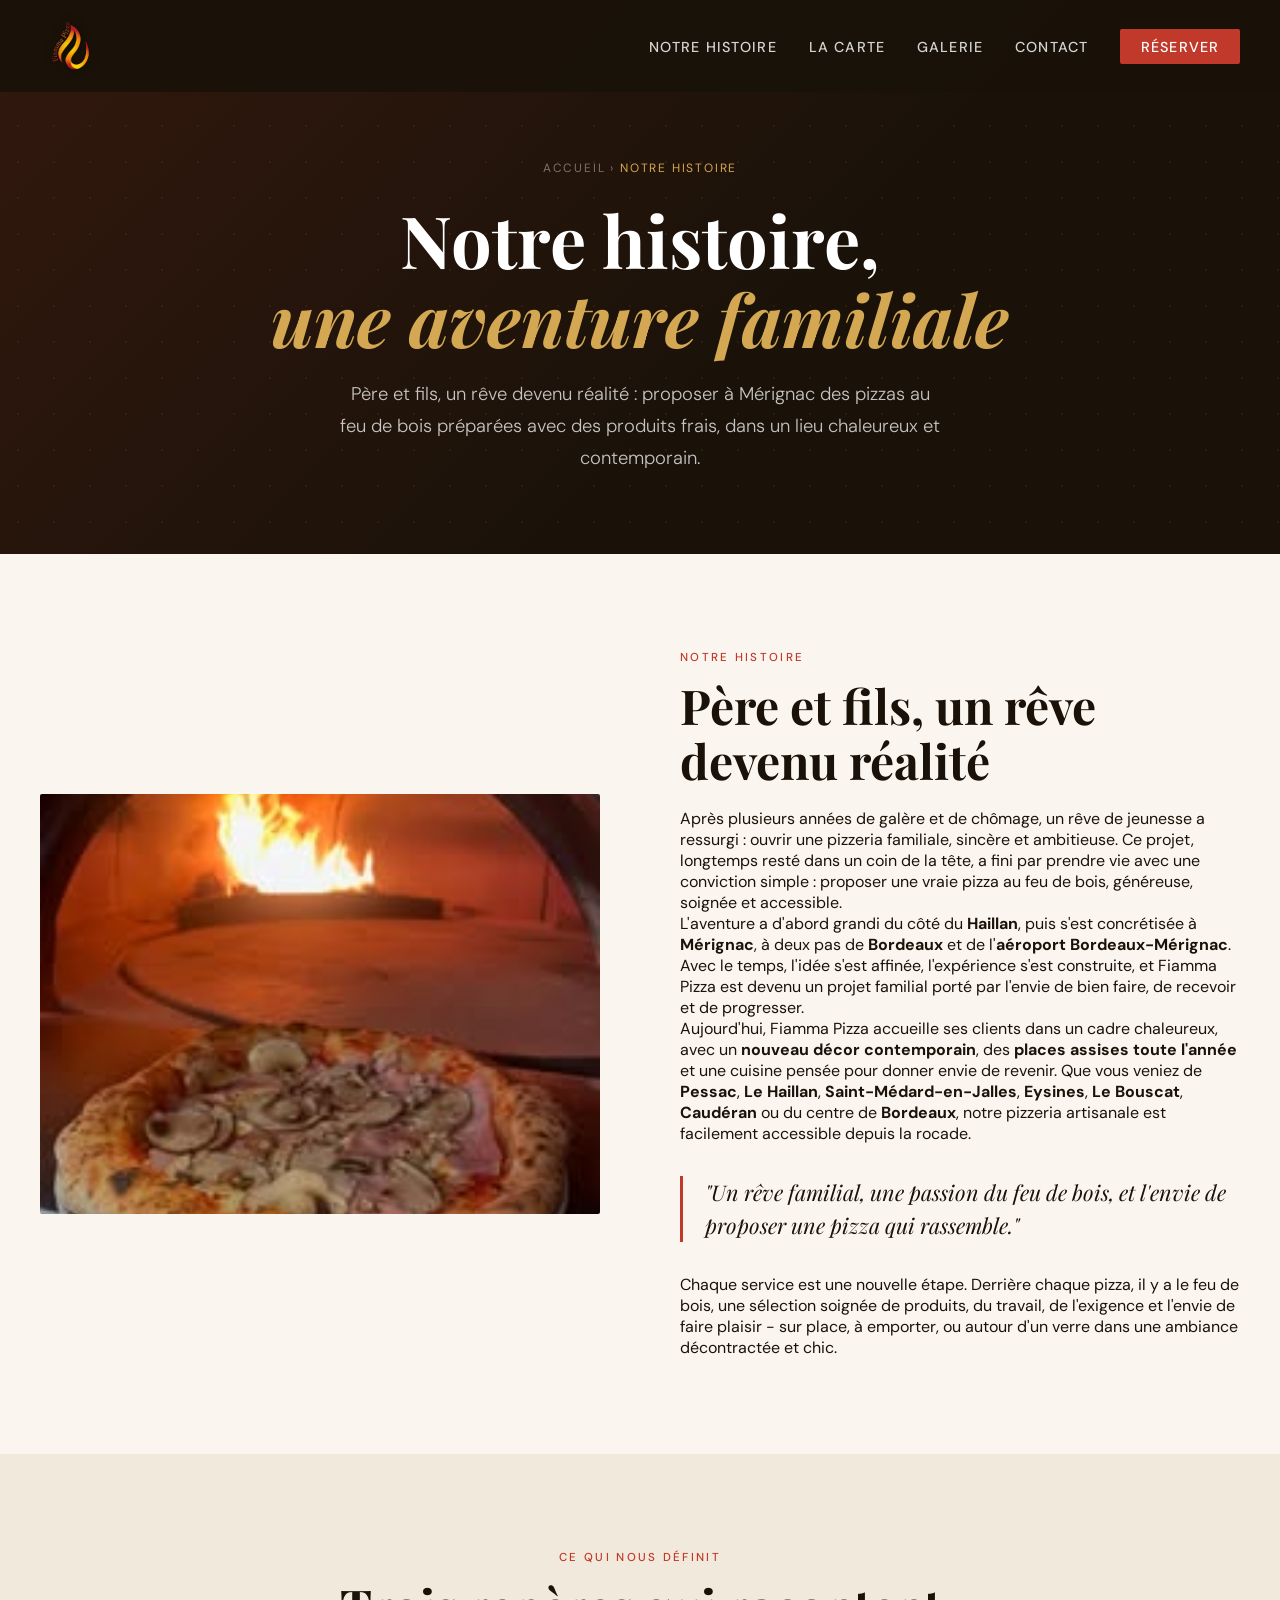
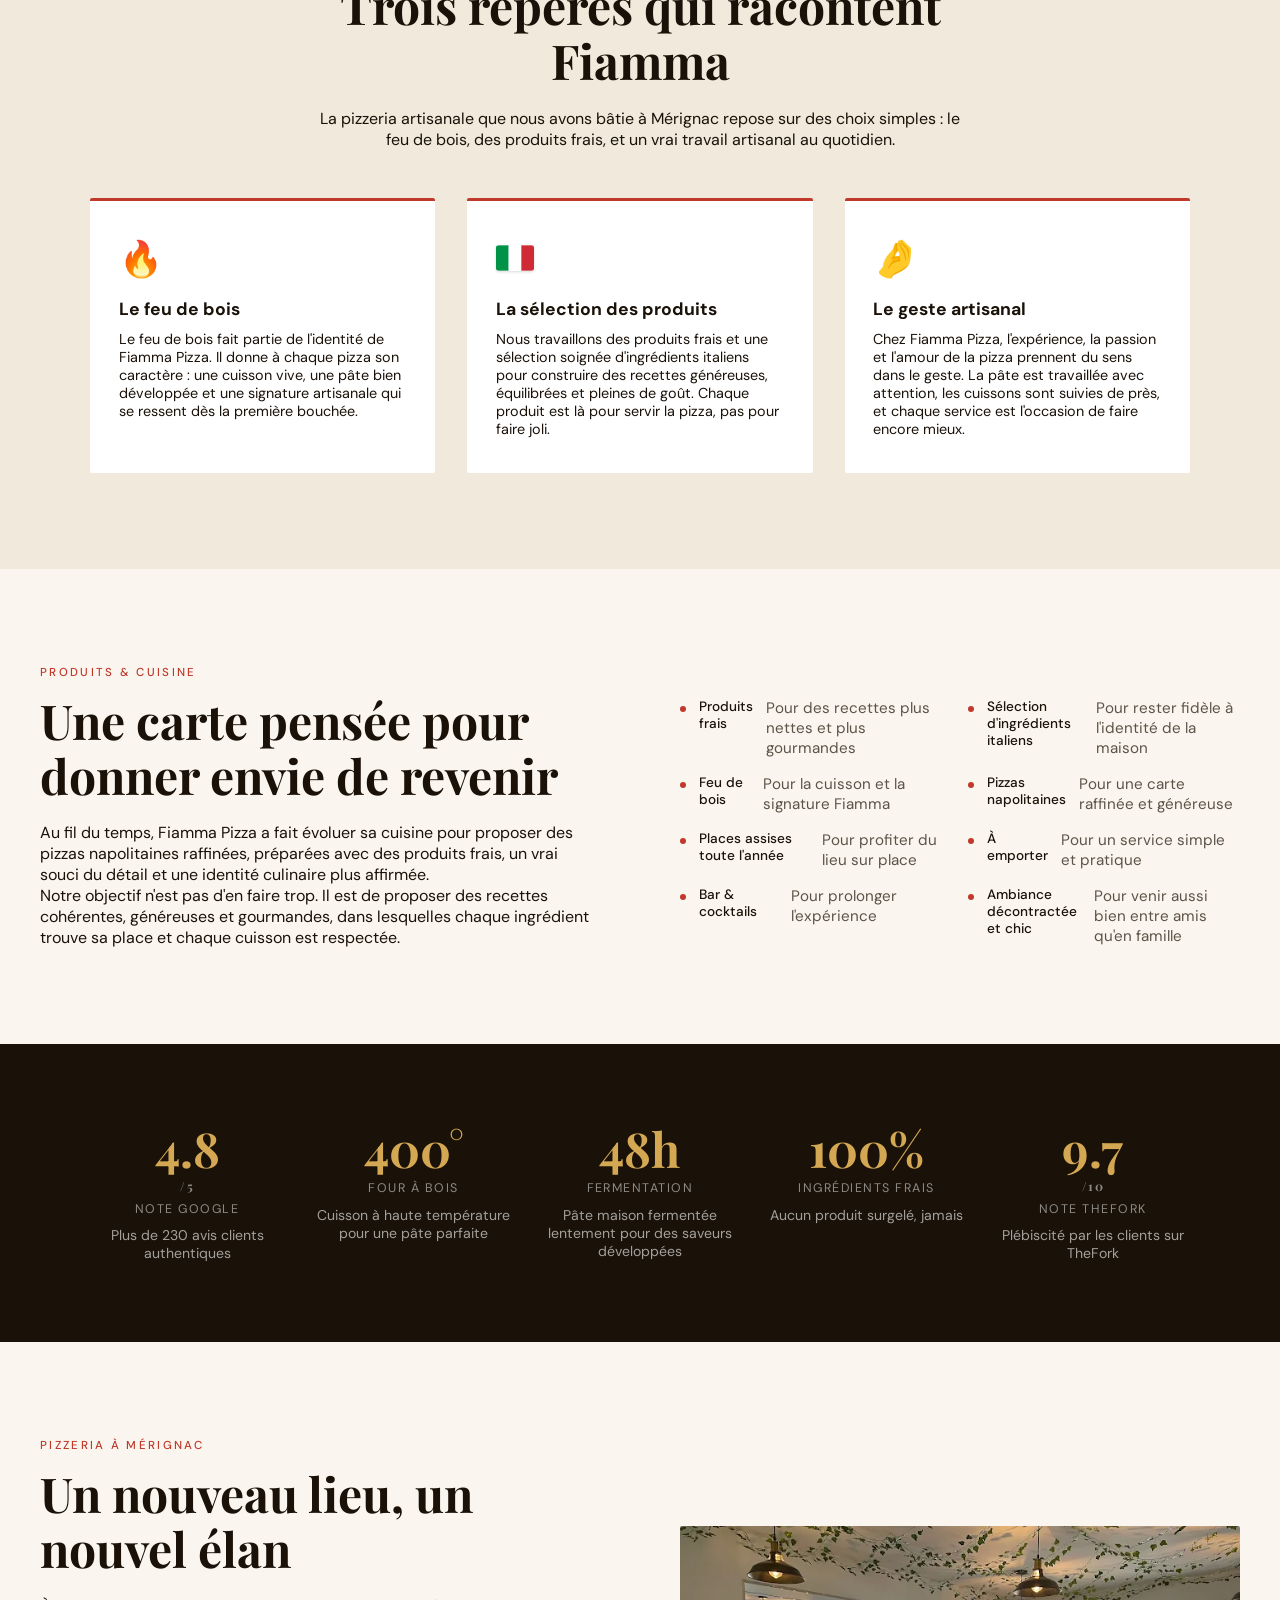
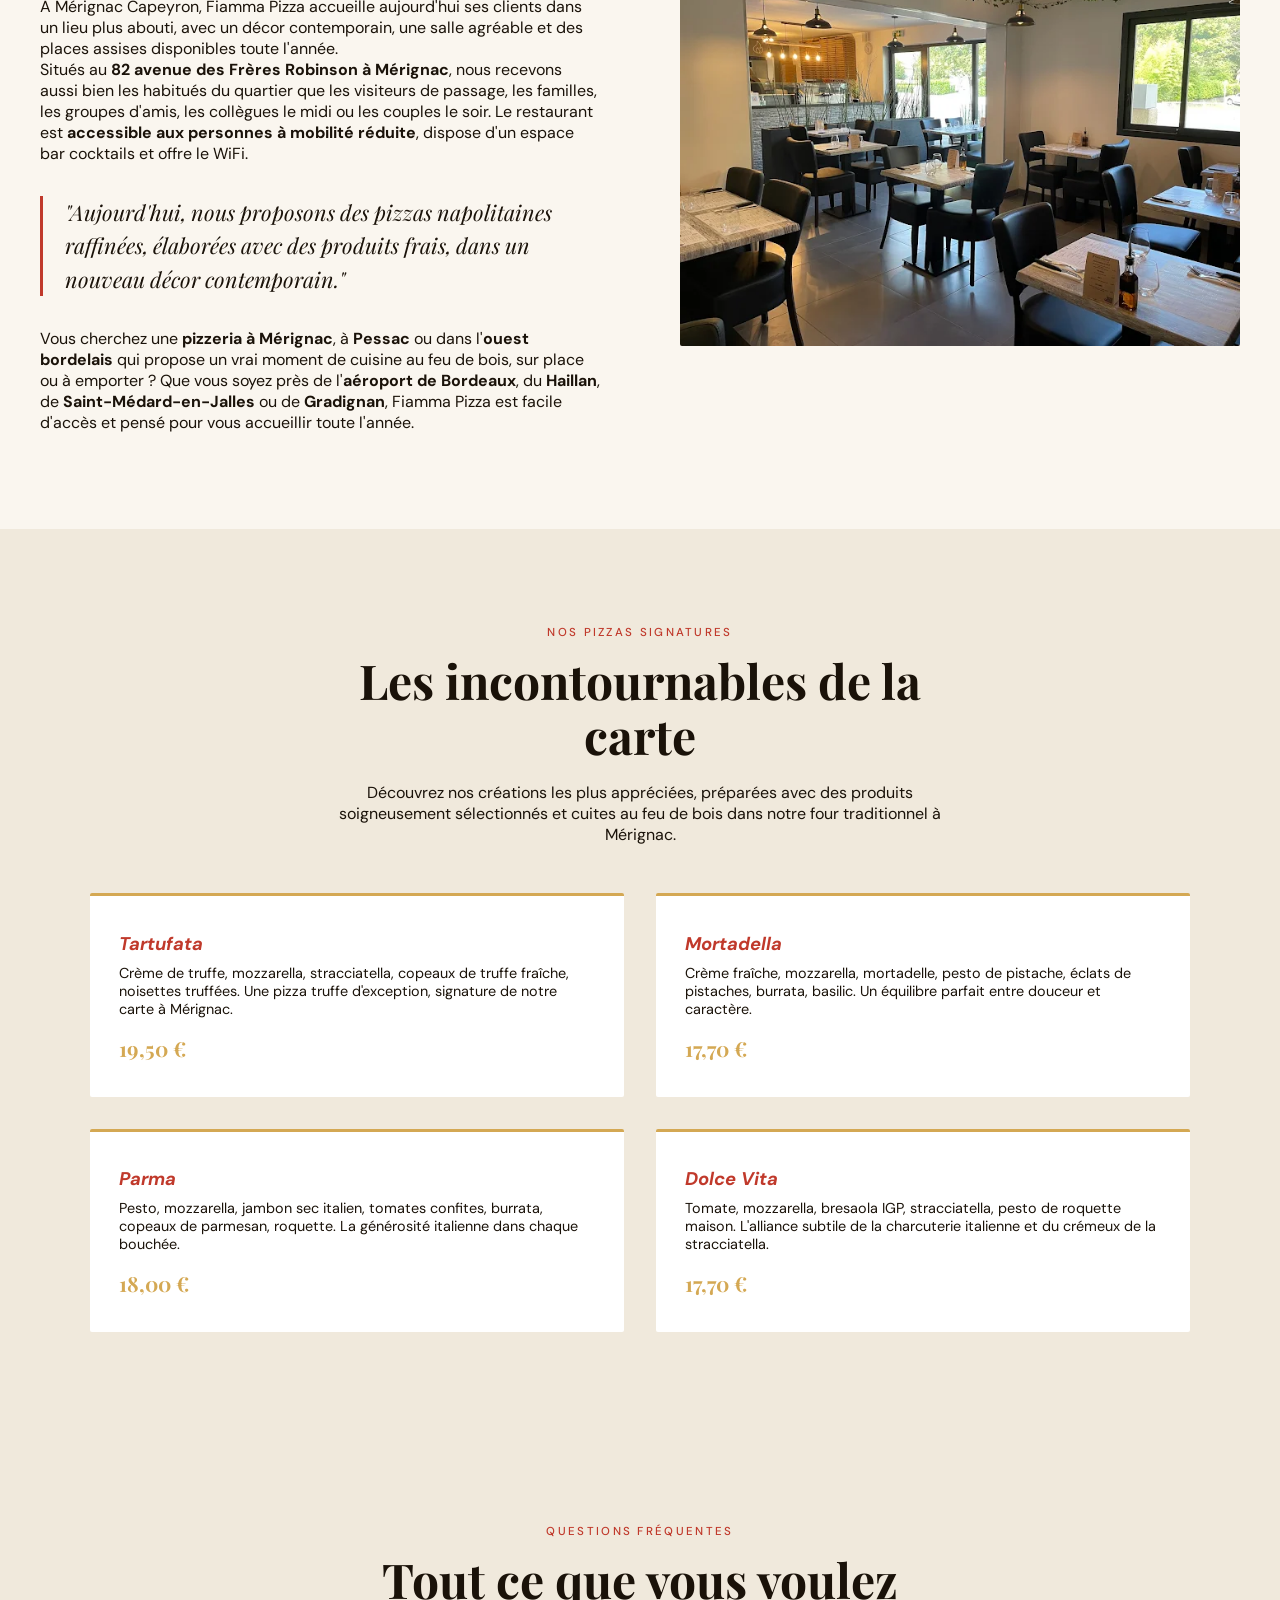
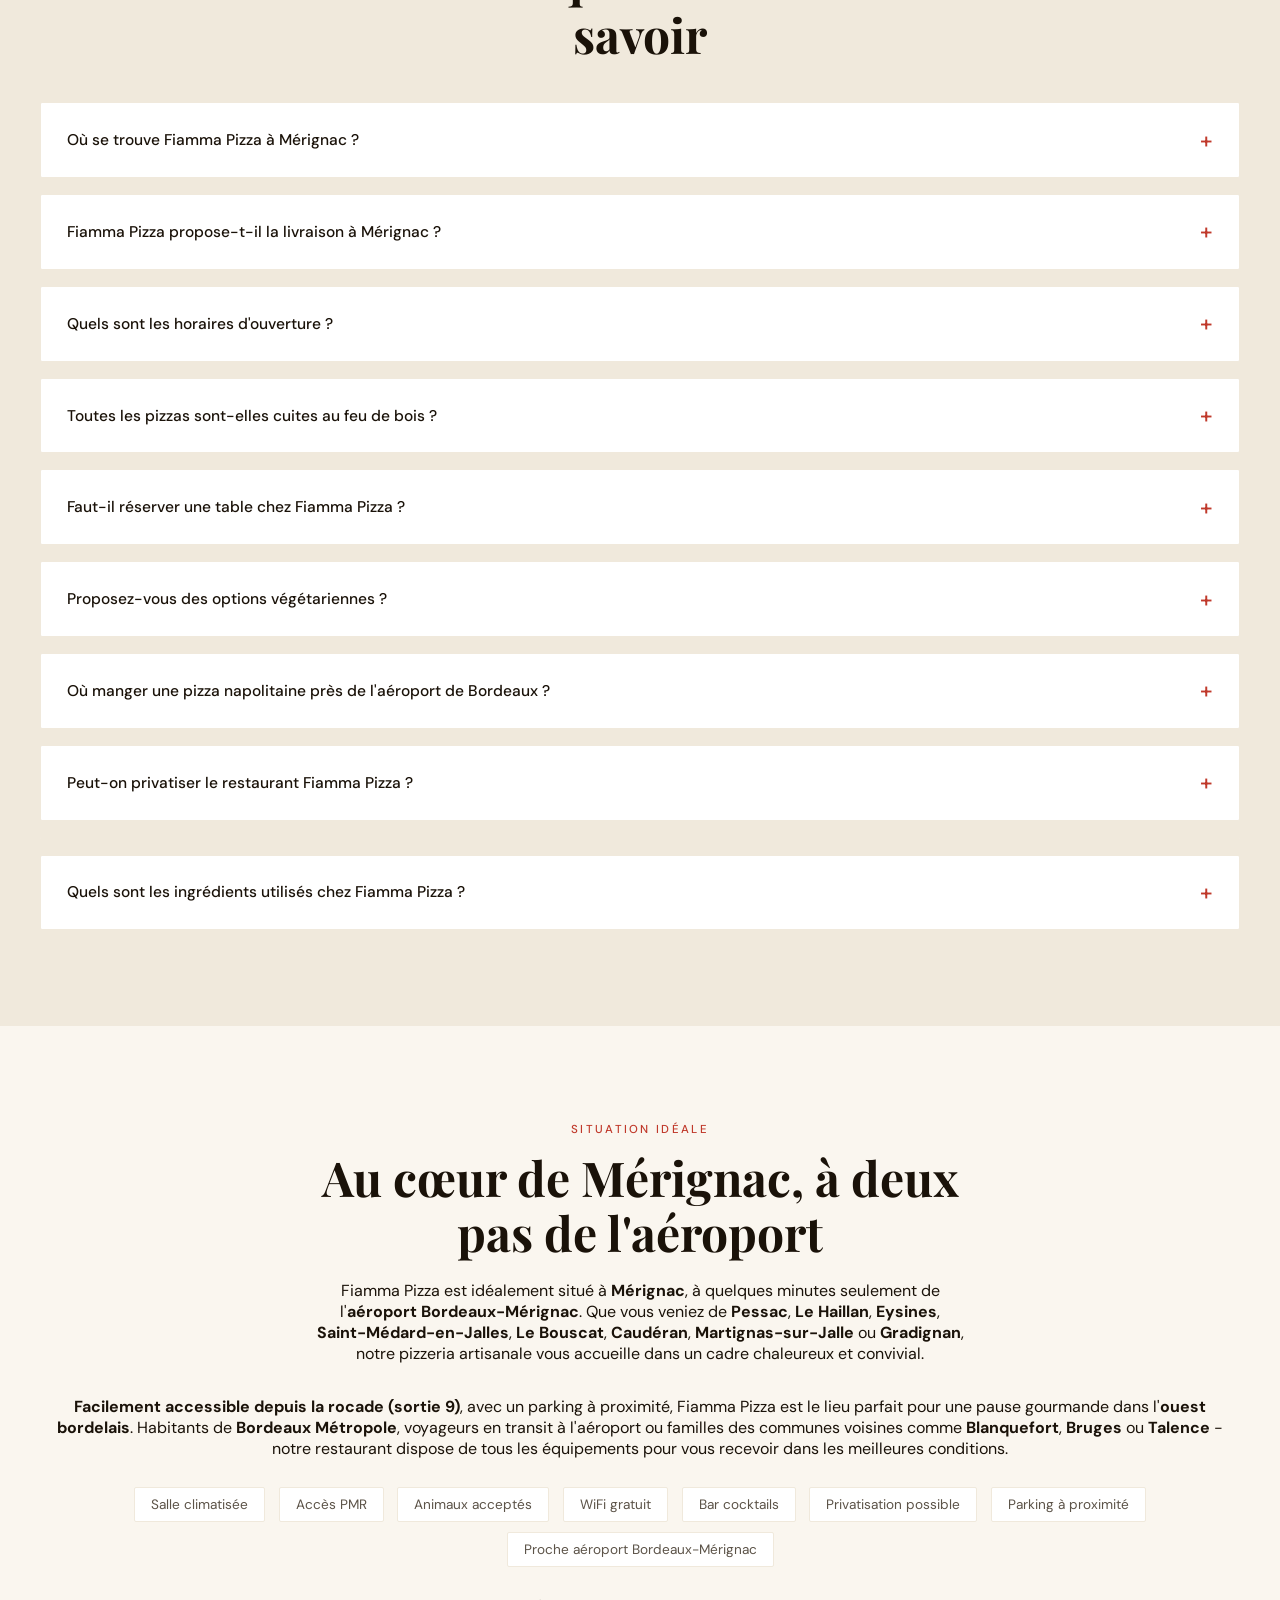
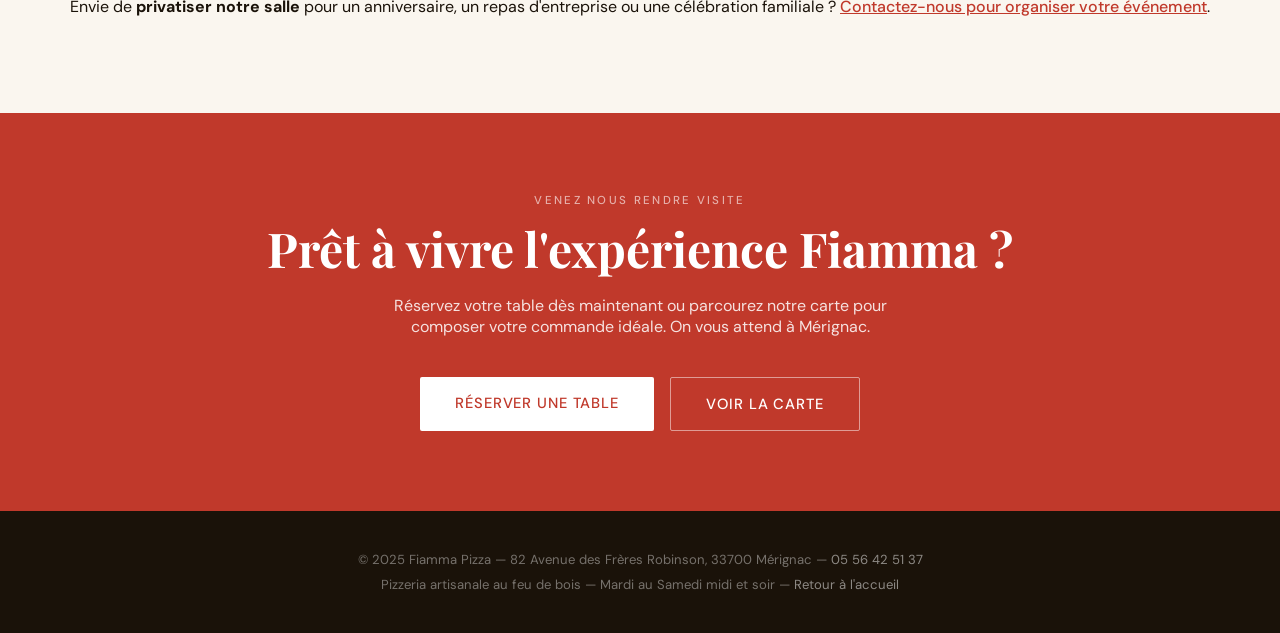
==== commit c61e0a26: "Align Notre Histoire copy with brand story" ====
--- a/notre-histoire.html
+++ b/notre-histoire.html
@@ -199,8 +199,8 @@
   <div class="page-hero-dots"></div>
   <div class="page-hero-content">
     <p class="breadcrumb"><a href="index.html">Accueil</a> &rsaquo; <span>Notre histoire</span></p>
-    <h1>La pizza au feu de bois,<br/><em>une passion artisanale</em></h1>
-    <p class="lead">Depuis notre ouverture à Mérignac, nous défendons une seule idée&nbsp;: une pizza honnête, généreuse, cuite au feu de bois, avec des ingrédients qui font la différence.</p>
+    <h1>Notre histoire,<br/><em>une aventure familiale</em></h1>
+    <p class="lead">Père et fils, un rêve devenu réalité&nbsp;: proposer à Mérignac des pizzas au feu de bois préparées avec des produits frais, dans un lieu chaleureux et contemporain.</p>
   </div>
 </div>
 
@@ -213,14 +213,14 @@
       </div>
       <div class="story-text">
         <span class="section-label">Notre histoire</span>
-        <h2>Né d'une passion, nourri d'un savoir-faire</h2>
-        <p>Tout a commencé avec une conviction simple&nbsp;: la meilleure pizza, c'est celle qu'on fait avec les mains, avec le temps, et avec les bonnes matières premières. Pas de surgélé, pas de compromis, pas de raccourcis.</p>
-        <p>Au cœur de <strong>Mérignac</strong>, à deux pas de <strong>Bordeaux</strong> et de l'<strong>aéroport Bordeaux-Mérignac</strong>, Fiamma Pizza s'est installé avec cette promesse&nbsp;: vous offrir une expérience italienne authentique, dans une salle chaleureuse où chaque détail compte. Le bois qui crépite, l'odeur de la pâte qui dore, les tomates qui se concentrent à la chaleur du four&nbsp;- c'est ça, Fiamma.</p>
-        <p>Que vous veniez de <strong>Pessac</strong>, <strong>Le Haillan</strong>, <strong>Saint-Médard-en-Jalles</strong>, <strong>Eysines</strong>, <strong>Le Bouscat</strong>, <strong>Caudéran</strong> ou du centre de <strong>Bordeaux</strong>, notre pizzeria artisanale est facilement accessible depuis la rocade (sortie 9) et vous accueille dans un cadre chaleureux.</p>
+        <h2>Père et fils, un rêve devenu réalité</h2>
+        <p>Après plusieurs années de galère et de chômage, un rêve de jeunesse a ressurgi&nbsp;: ouvrir une pizzeria familiale, sincère et ambitieuse. Ce projet, longtemps resté dans un coin de la tête, a fini par prendre vie avec une conviction simple&nbsp;: proposer une vraie pizza au feu de bois, généreuse, soignée et accessible.</p>
+        <p>L'aventure a d'abord grandi du côté du <strong>Haillan</strong>, puis s'est concrétisée à <strong>Mérignac</strong>, à deux pas de <strong>Bordeaux</strong> et de l'<strong>aéroport Bordeaux-Mérignac</strong>. Avec le temps, l'idée s'est affinée, l'expérience s'est construite, et Fiamma Pizza est devenu un projet familial porté par l'envie de bien faire, de recevoir et de progresser.</p>
+        <p>Aujourd'hui, Fiamma Pizza accueille ses clients dans un cadre chaleureux, avec un <strong>nouveau décor contemporain</strong>, des <strong>places assises toute l'année</strong> et une cuisine pensée pour donner envie de revenir. Que vous veniez de <strong>Pessac</strong>, <strong>Le Haillan</strong>, <strong>Saint-Médard-en-Jalles</strong>, <strong>Eysines</strong>, <strong>Le Bouscat</strong>, <strong>Caudéran</strong> ou du centre de <strong>Bordeaux</strong>, notre pizzeria artisanale est facilement accessible depuis la rocade.</p>
         <blockquote class="pull-quote">
-          "Une pizza, c'est simple. C'est justement pour ça qu'elle doit être parfaite."
+          "Un rêve familial, une passion du feu de bois, et l'envie de proposer une pizza qui rassemble."
         </blockquote>
-        <p>Chaque service est une nouvelle occasion de faire mieux. Chaque pizza sortie du four est le résultat d'une pâte pétrie à la main, d'une fermentation longue, et d'une cuisson maîtrisée à 400°C dans notre four à bois traditionnel.</p>
+        <p>Chaque service est une nouvelle étape. Derrière chaque pizza, il y a le feu de bois, une sélection soignée de produits, du travail, de l'exigence et l'envie de faire plaisir - sur place, à emporter, ou autour d'un verre dans une ambiance décontractée et chic.</p>
       </div>
     </div>
   </div>
@@ -231,24 +231,24 @@
   <div class="container-wide">
     <div class="section-intro">
       <span class="section-label">Ce qui nous définit</span>
-      <h2>Trois piliers, une philosophie</h2>
-      <p>La pizzeria artisanale que nous avons bâtie à Mérignac repose sur des engagements concrets, que vous retrouvez dans chaque assiette.</p>
+      <h2>Trois repères qui racontent Fiamma</h2>
+      <p>La pizzeria artisanale que nous avons bâtie à Mérignac repose sur des choix simples&nbsp;: le feu de bois, des produits frais, et un vrai travail artisanal au quotidien.</p>
     </div>
     <div class="valeurs-grid">
       <div class="valeur-card">
         <span class="valeur-icon">🔥</span>
         <h3>Le feu de bois</h3>
-        <p>Notre four à bois monte à 400°C et cuit chaque pizza en moins de 90 secondes. Résultat&nbsp;: une pâte légèrement croustillante à l'extérieur, moelleuse à l'intérieur, avec ces petites taches brûlées caractéristiques de la vraie pizza napolitaine.</p>
+        <p>Le feu de bois fait partie de l'identité de Fiamma Pizza. Il donne à chaque pizza son caractère&nbsp;: une cuisson vive, une pâte bien développée et une signature artisanale qui se ressent dès la première bouchée.</p>
       </div>
       <div class="valeur-card">
         <span class="valeur-icon"><svg width="38" height="26" viewBox="0 0 3 2" style="border-radius:3px;box-shadow:0 1px 3px rgba(0,0,0,0.15)"><rect width="1" height="2" fill="#009246"/><rect x="1" width="1" height="2" fill="#fff"/><rect x="2" width="1" height="2" fill="#CE2B37"/></svg></span>
         <h3>La sélection des produits</h3>
-        <p>Mozzarella, stracciatella, burrata fraîche, gorgonzola, parmigiano reggiano, rocamadour AOP, jambon sec italien&nbsp;- nous choisissons des produits qui ont du goût, de la personnalité et une vraie place dans chaque recette.</p>
+        <p>Nous travaillons des produits frais et une sélection soignée d'ingrédients italiens pour construire des recettes généreuses, équilibrées et pleines de goût. Chaque produit est là pour servir la pizza, pas pour faire joli.</p>
       </div>
       <div class="valeur-card">
         <span class="valeur-icon">🤌</span>
         <h3>Le geste artisanal</h3>
-        <p>Pas de machine, pas de pâte industrielle. Chaque disque de pâte est étalé à la main. La fermentation longue développe les arômes naturellement. C'est ce soin du détail qui fait toute la différence dans votre assiette.</p>
+        <p>Chez Fiamma Pizza, l'expérience, la passion et l'amour de la pizza prennent du sens dans le geste. La pâte est travaillée avec attention, les cuissons sont suivies de près, et chaque service est l'occasion de faire encore mieux.</p>
       </div>
     </div>
   </div>
@@ -259,21 +259,21 @@
   <div class="container">
     <div class="terroir-grid">
       <div>
-        <span class="section-label">Origine & qualité</span>
-        <h2>Des ingrédients qui ont une âme</h2>
-        <p>La différence entre une pizza ordinaire et une pizza mémorable, elle tient dans la qualité de ce qu'on y met. Chez Fiamma Pizza à Mérignac, chaque ingrédient est choisi pour ce qu'il est&nbsp;: un produit vrai, avec du goût.</p>
-        <p>Nous sélectionnons avec soin nos fromages, nos charcuteries et nos légumes pour proposer des recettes généreuses, équilibrées et pleines de goût. Notre pâte fermente lentement avant de passer au four.</p>
+        <span class="section-label">Produits & cuisine</span>
+        <h2>Une carte pensée pour donner envie de revenir</h2>
+        <p>Au fil du temps, Fiamma Pizza a fait évoluer sa cuisine pour proposer des pizzas napolitaines raffinées, préparées avec des produits frais, un vrai souci du détail et une identité culinaire plus affirmée.</p>
+        <p>Notre objectif n'est pas d'en faire trop. Il est de proposer des recettes cohérentes, généreuses et gourmandes, dans lesquelles chaque ingrédient trouve sa place et chaque cuisson est respectée.</p>
       </div>
       <div>
         <ul class="ingredients-list">
-          <li><strong>Pâte maison</strong>Levée lente et cuisson au feu de bois</li>
-          <li><strong>Mozzarella & fior di latte</strong>Pour le fondant et l'équilibre</li>
-          <li><strong>Stracciatella & burrata</strong>Pour les pizzas de caractère</li>
-          <li><strong>Jambon sec italien</strong>Pour des recettes généreuses et savoureuses</li>
-          <li><strong>Parmigiano reggiano & gorgonzola</strong>Des fromages de caractère</li>
-          <li><strong>Rocamadour AOP</strong>Une touche plus gourmande sur certaines créations</li>
-          <li><strong>Légumes frais</strong>Pour la fraîcheur et le contraste</li>
-          <li><strong>Huile d'olive & basilic frais</strong>Pour la touche finale</li>
+          <li><strong>Produits frais</strong>Pour des recettes plus nettes et plus gourmandes</li>
+          <li><strong>Sélection d'ingrédients italiens</strong>Pour rester fidèle à l'identité de la maison</li>
+          <li><strong>Feu de bois</strong>Pour la cuisson et la signature Fiamma</li>
+          <li><strong>Pizzas napolitaines</strong>Pour une carte raffinée et généreuse</li>
+          <li><strong>Places assises toute l'année</strong>Pour profiter du lieu sur place</li>
+          <li><strong>À emporter</strong>Pour un service simple et pratique</li>
+          <li><strong>Bar & cocktails</strong>Pour prolonger l'expérience</li>
+          <li><strong>Ambiance décontractée et chic</strong>Pour venir aussi bien entre amis qu'en famille</li>
         </ul>
       </div>
     </div>
@@ -319,13 +319,13 @@
     <div class="story-grid">
       <div class="story-text">
         <span class="section-label">Pizzeria à Mérignac</span>
-        <h2>Un lieu pensé pour que vous vous sentiez bien</h2>
-        <p>Fiamma Pizza, c'est aussi un cadre. Une salle spacieuse et climatisée, une atmosphère chaleureuse qui invite à prendre le temps. On ne vient pas seulement pour manger une pizza&nbsp;- on vient passer un bon moment.</p>
-        <p>Situés au <strong>82 avenue des Frères Robinson à Mérignac</strong>, nous accueillons familles, groupes d'amis, collègues en pause déjeuner et couples en soirée. Que vous habitiez <strong>Arlac</strong>, <strong>Capeyron</strong>, <strong>Beutre</strong>, ou les quartiers voisins de <strong>Pessac</strong>, <strong>Eysines</strong> et <strong>Le Haillan</strong>, vous êtes à quelques minutes en voiture. Le restaurant est <strong>accessible aux personnes à mobilité réduite</strong>, dispose d'un espace bar cocktails et offre le WiFi.</p>
+        <h2>Un nouveau lieu, un nouvel élan</h2>
+        <p>À Mérignac Capeyron, Fiamma Pizza accueille aujourd'hui ses clients dans un lieu plus abouti, avec un décor contemporain, une salle agréable et des places assises disponibles toute l'année.</p>
+        <p>Situés au <strong>82 avenue des Frères Robinson à Mérignac</strong>, nous recevons aussi bien les habitués du quartier que les visiteurs de passage, les familles, les groupes d'amis, les collègues le midi ou les couples le soir. Le restaurant est <strong>accessible aux personnes à mobilité réduite</strong>, dispose d'un espace bar cocktails et offre le WiFi.</p>
         <blockquote class="pull-quote">
-          "À Mérignac, Fiamma Pizza est devenu la référence locale de la pizza artisanale au feu de bois."
+          "Aujourd'hui, nous proposons des pizzas napolitaines raffinées, élaborées avec des produits frais, dans un nouveau décor contemporain."
         </blockquote>
-        <p>Vous cherchez une <strong>pizzeria à Mérignac</strong>, à <strong>Pessac</strong> ou dans l'<strong>ouest bordelais</strong> qui propose de vraies pizzas italiennes&nbsp;? Pas une franchise, pas un concept de fast-food&nbsp;? Que vous soyez de passage près de l'<strong>aéroport de Bordeaux</strong>, résident de <strong>Saint-Médard-en-Jalles</strong>, <strong>Martignas-sur-Jalle</strong> ou <strong>Gradignan</strong>&nbsp;- vous êtes au bon endroit.</p>
+        <p>Vous cherchez une <strong>pizzeria à Mérignac</strong>, à <strong>Pessac</strong> ou dans l'<strong>ouest bordelais</strong> qui propose un vrai moment de cuisine au feu de bois, sur place ou à emporter&nbsp;? Que vous soyez près de l'<strong>aéroport de Bordeaux</strong>, du <strong>Haillan</strong>, de <strong>Saint-Médard-en-Jalles</strong> ou de <strong>Gradignan</strong>, Fiamma Pizza est facile d'accès et pensé pour vous accueillir toute l'année.</p>
       </div>
       <div class="story-img">
         <img src="images/img_04.webp" alt="Salle du restaurant Fiamma Pizza Mérignac Bordeaux" loading="lazy"/>
